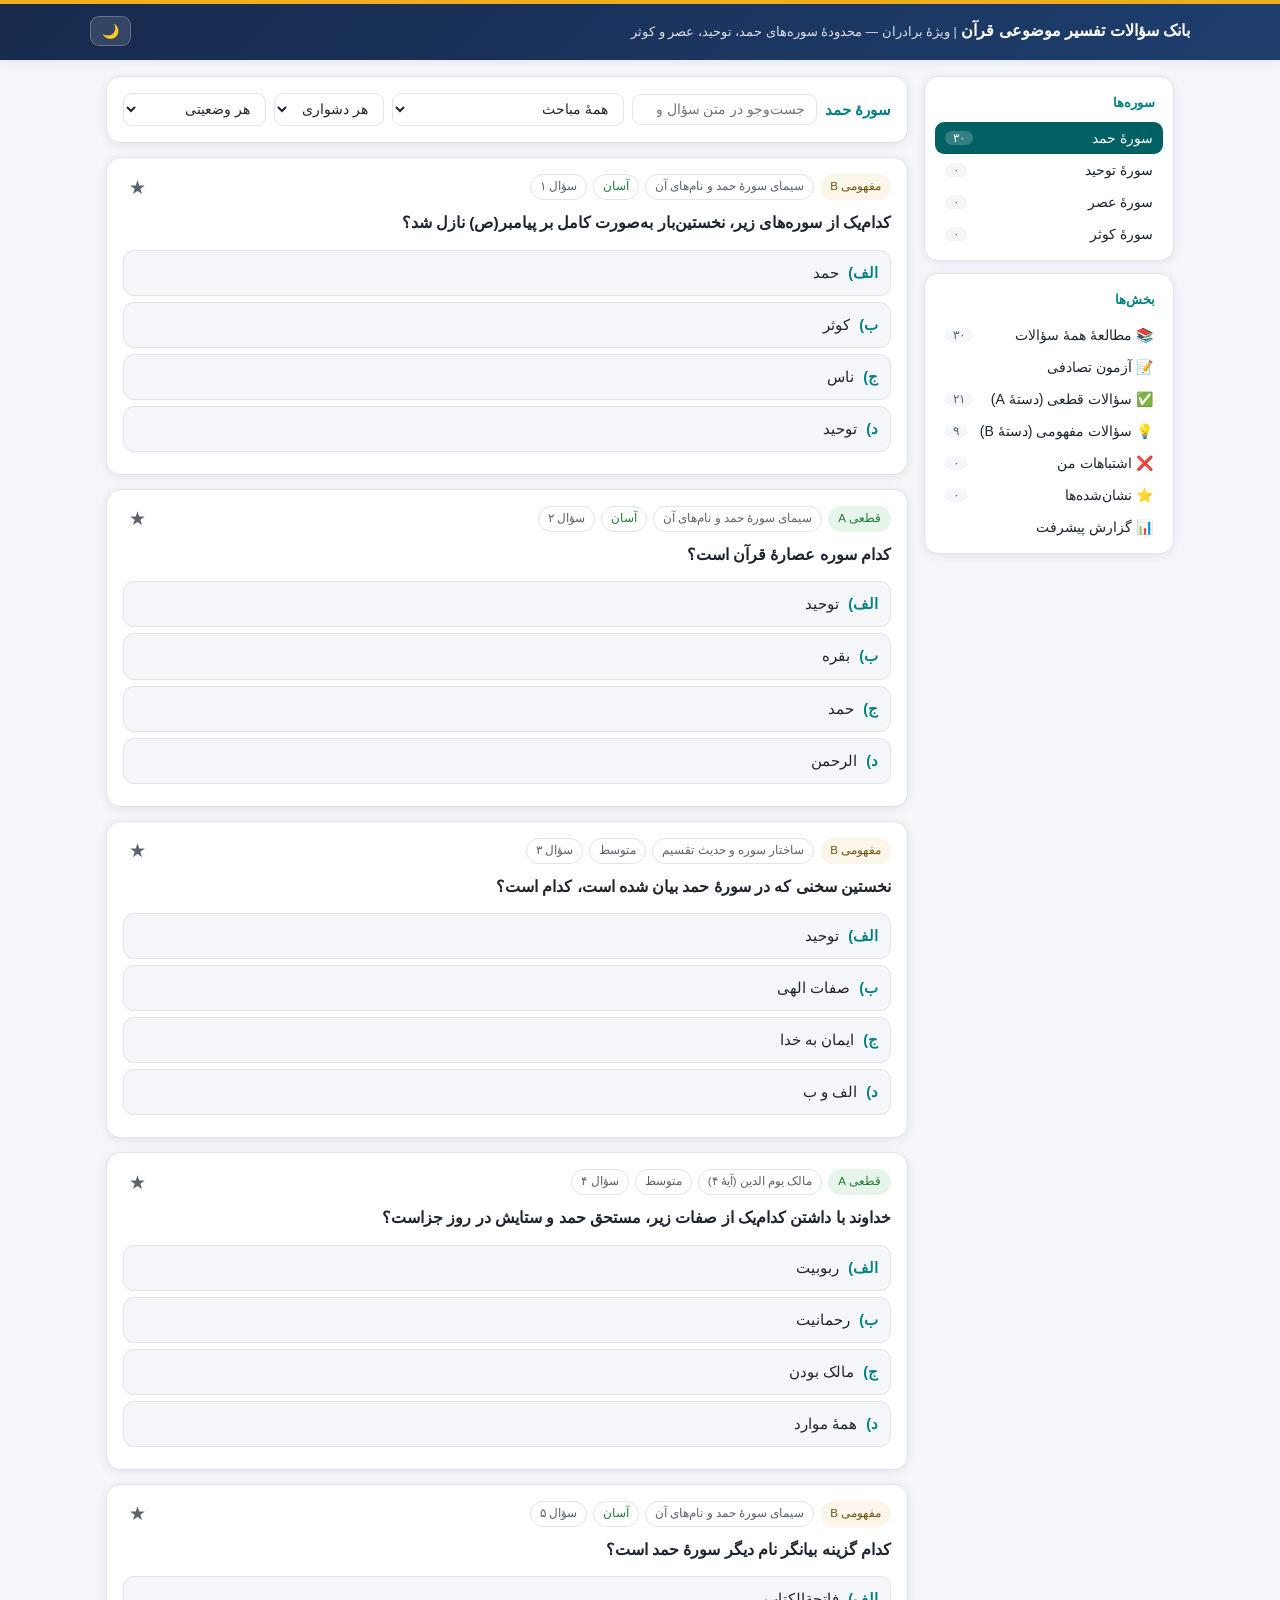
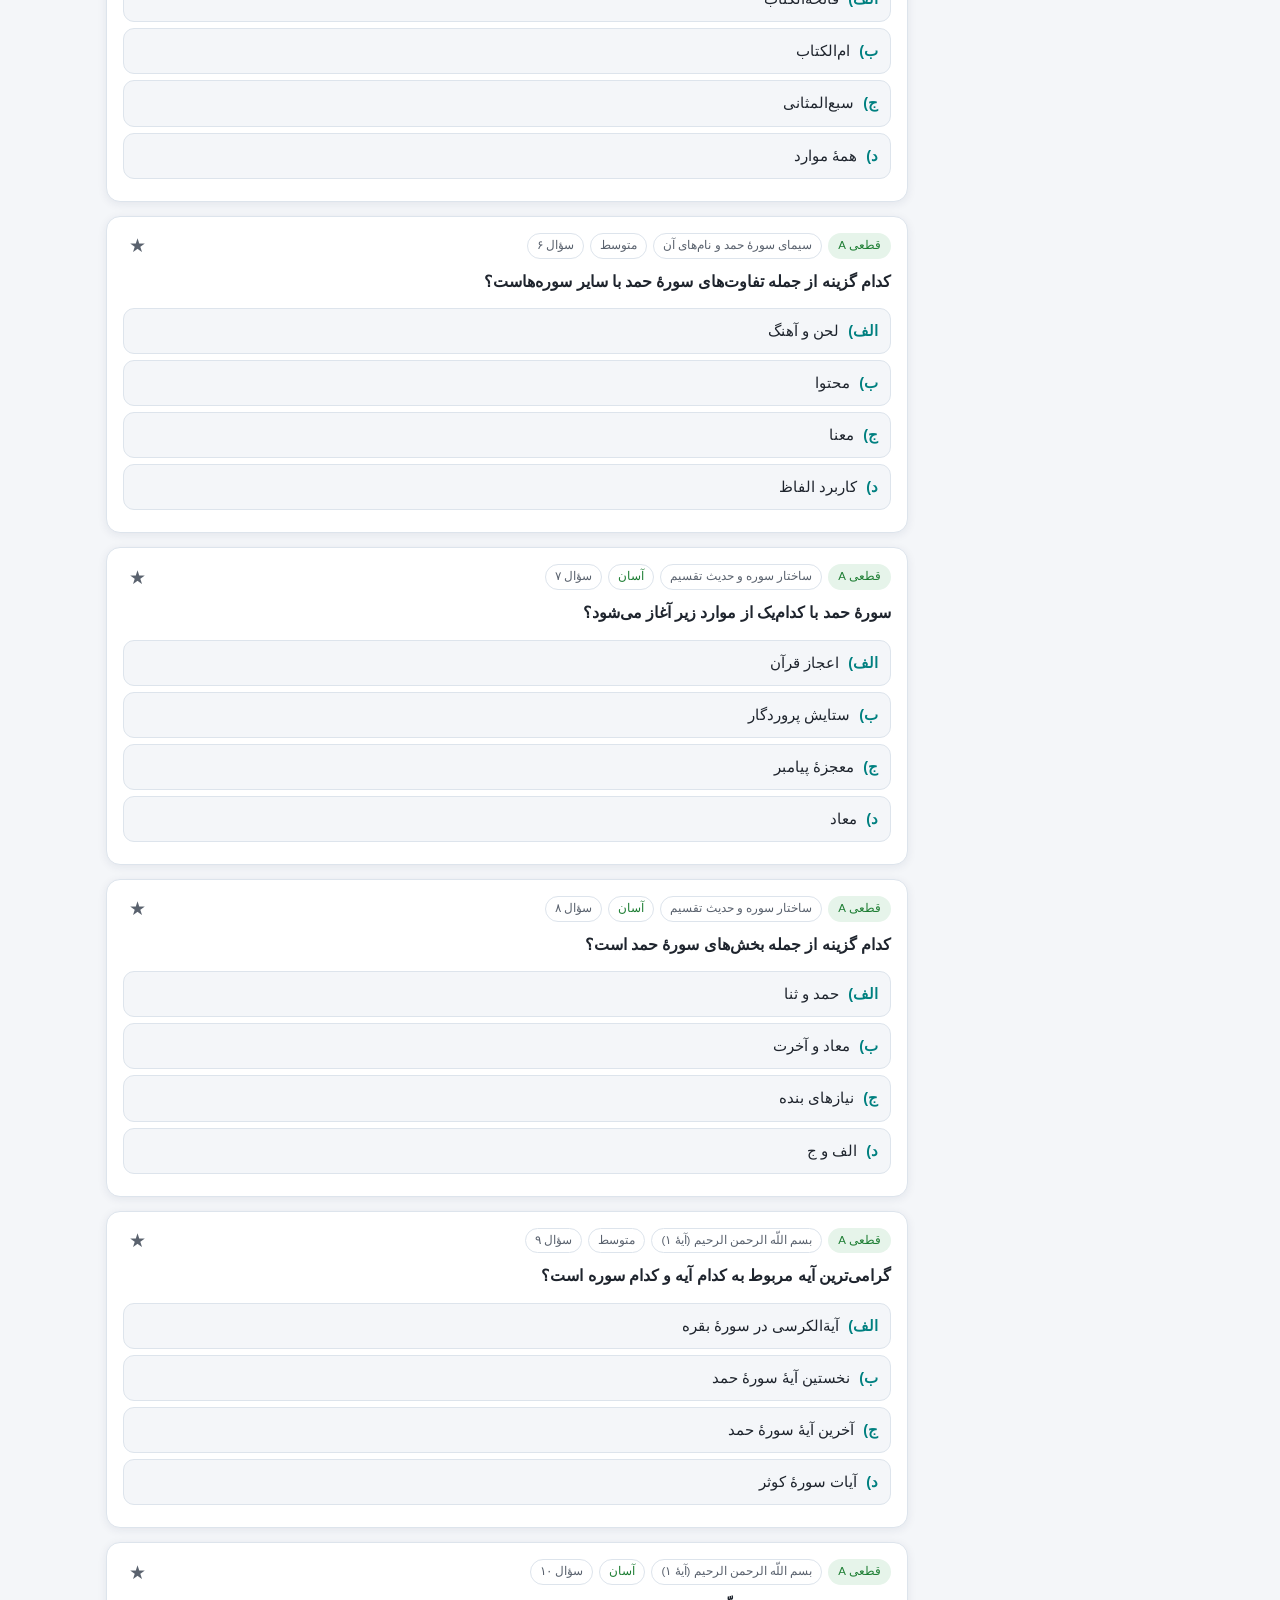
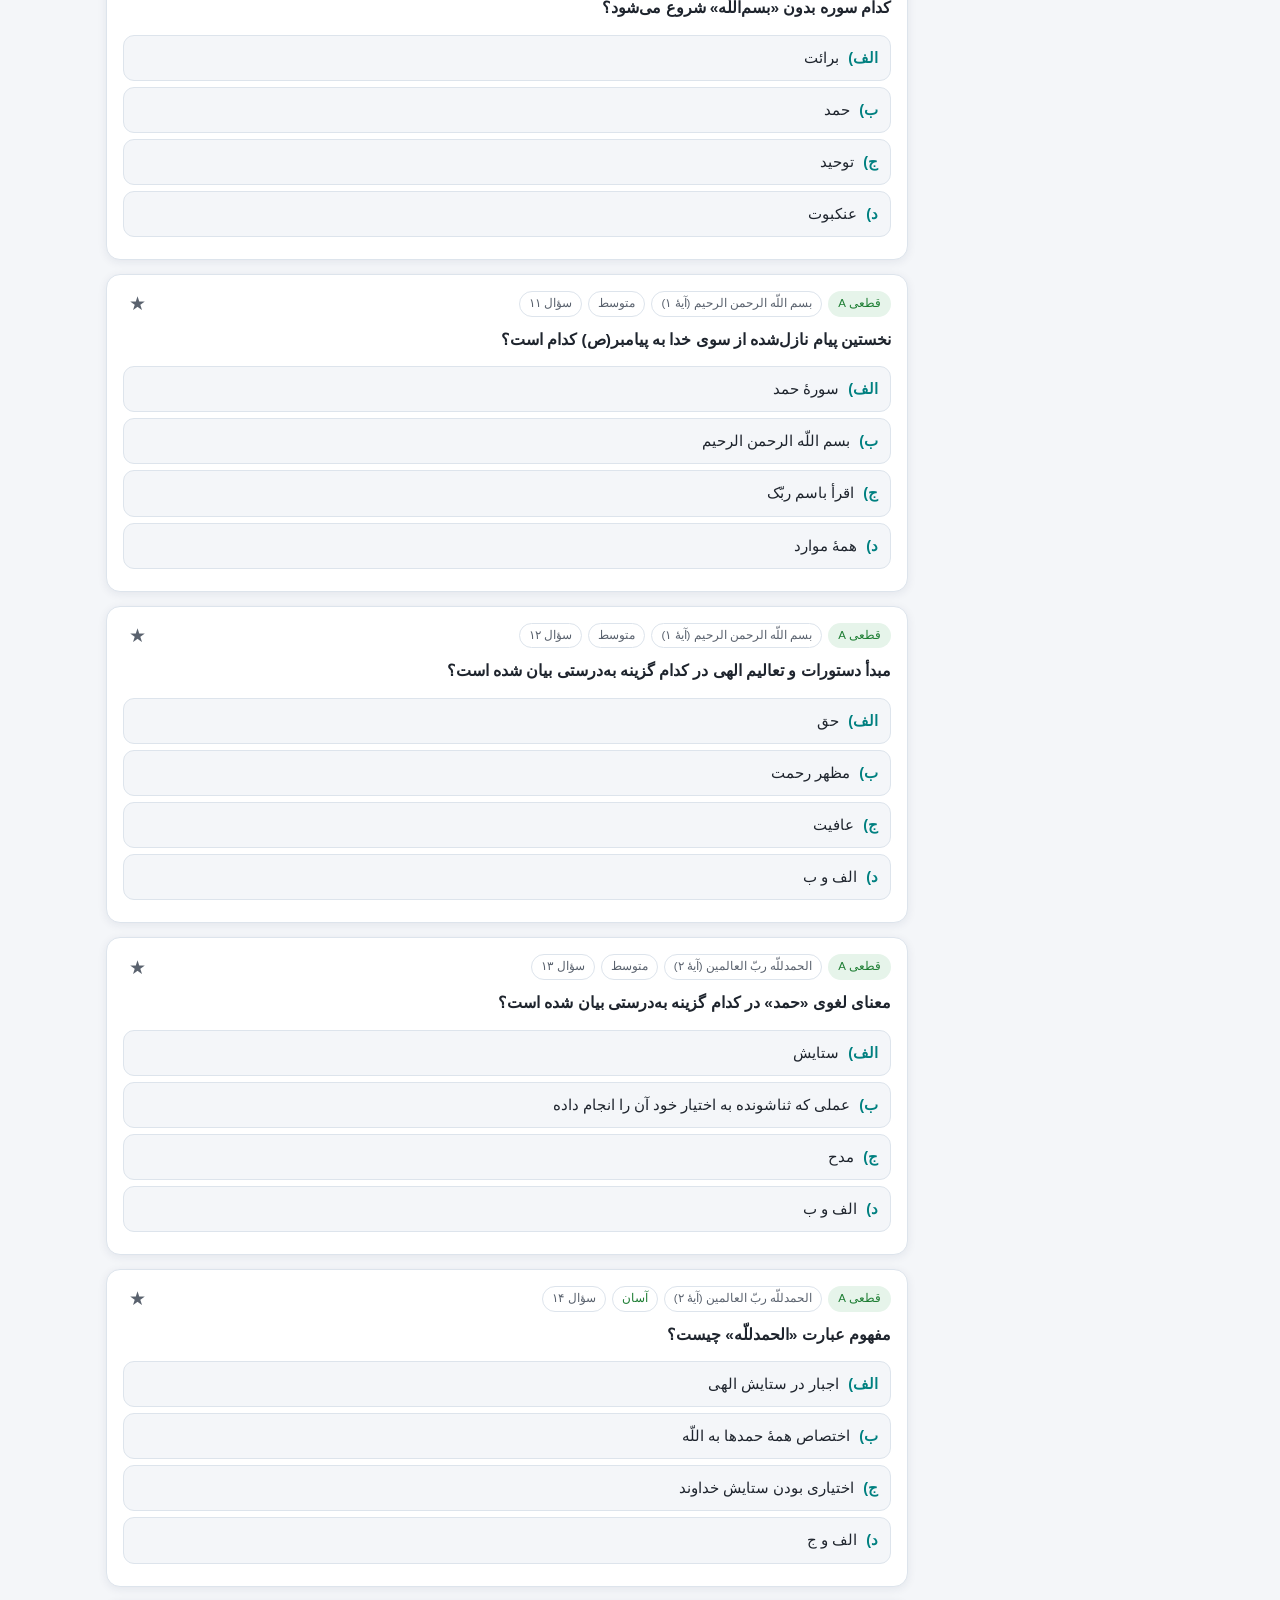
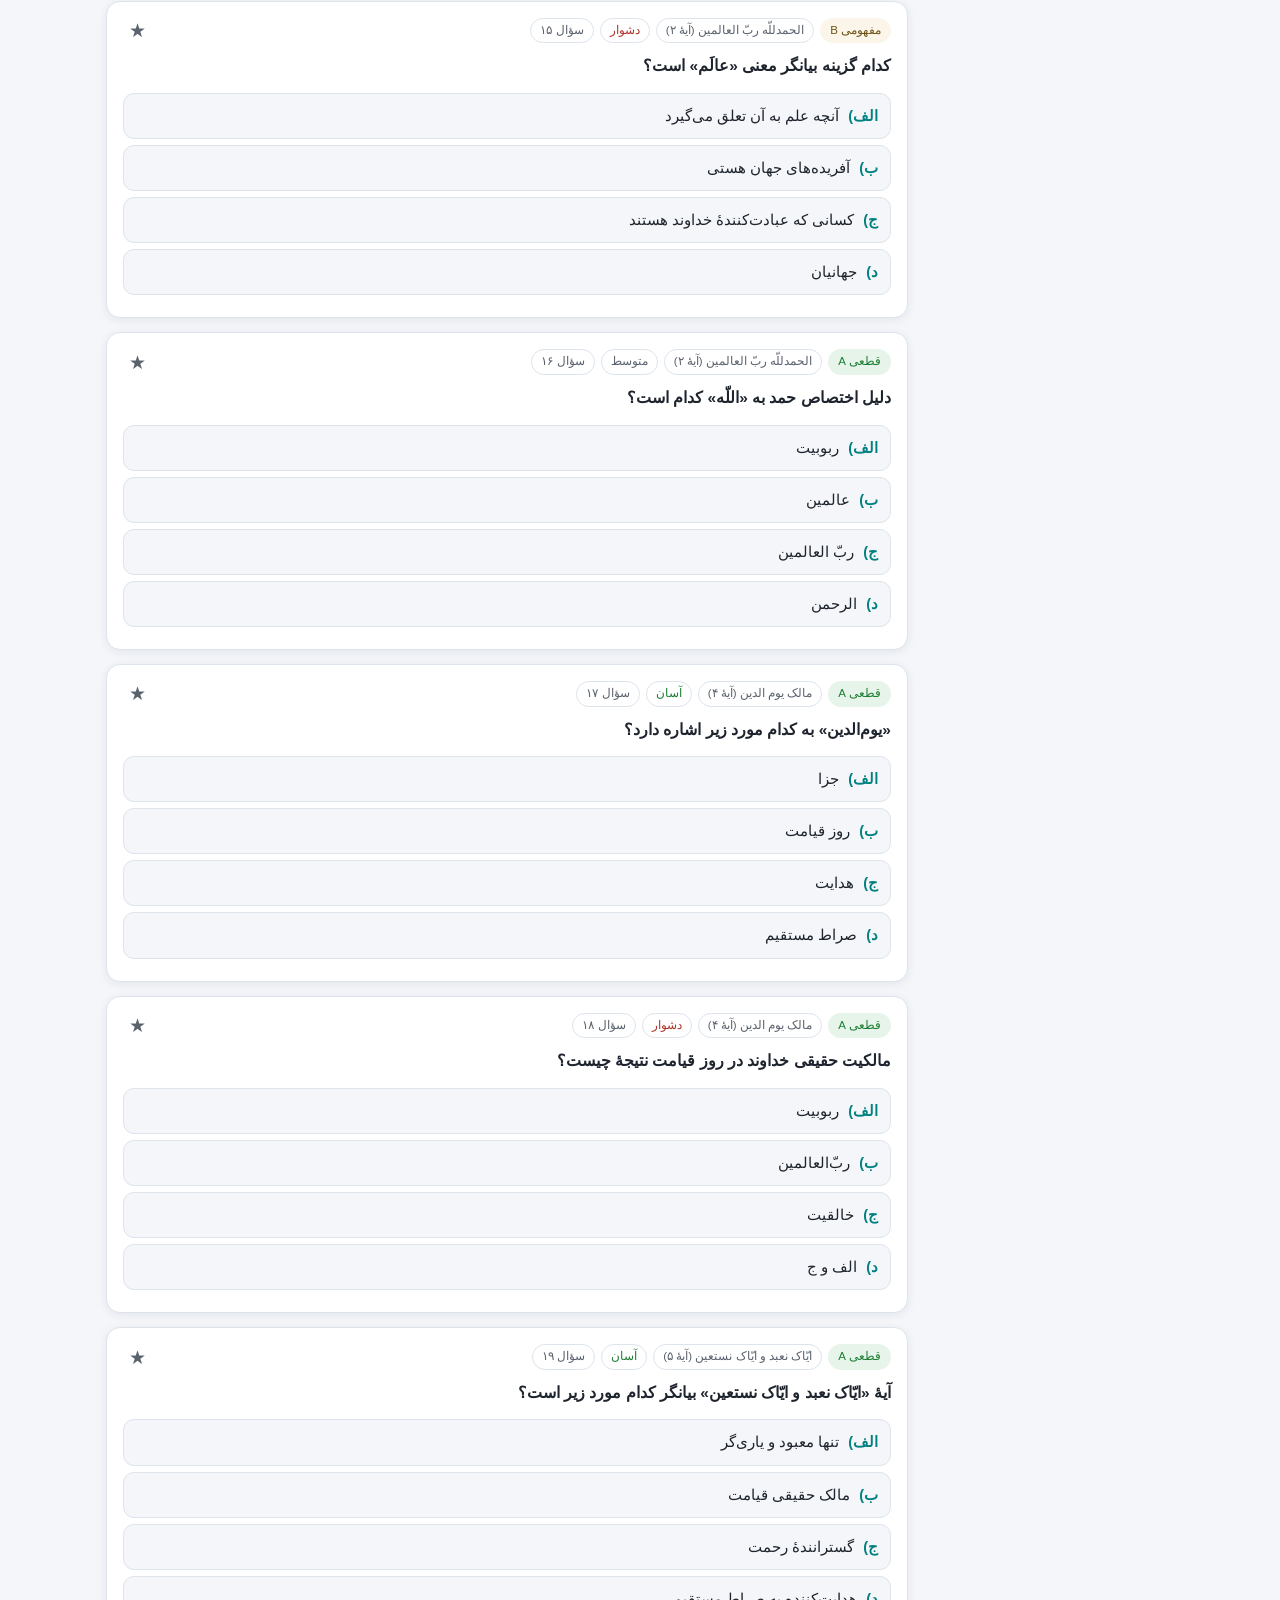
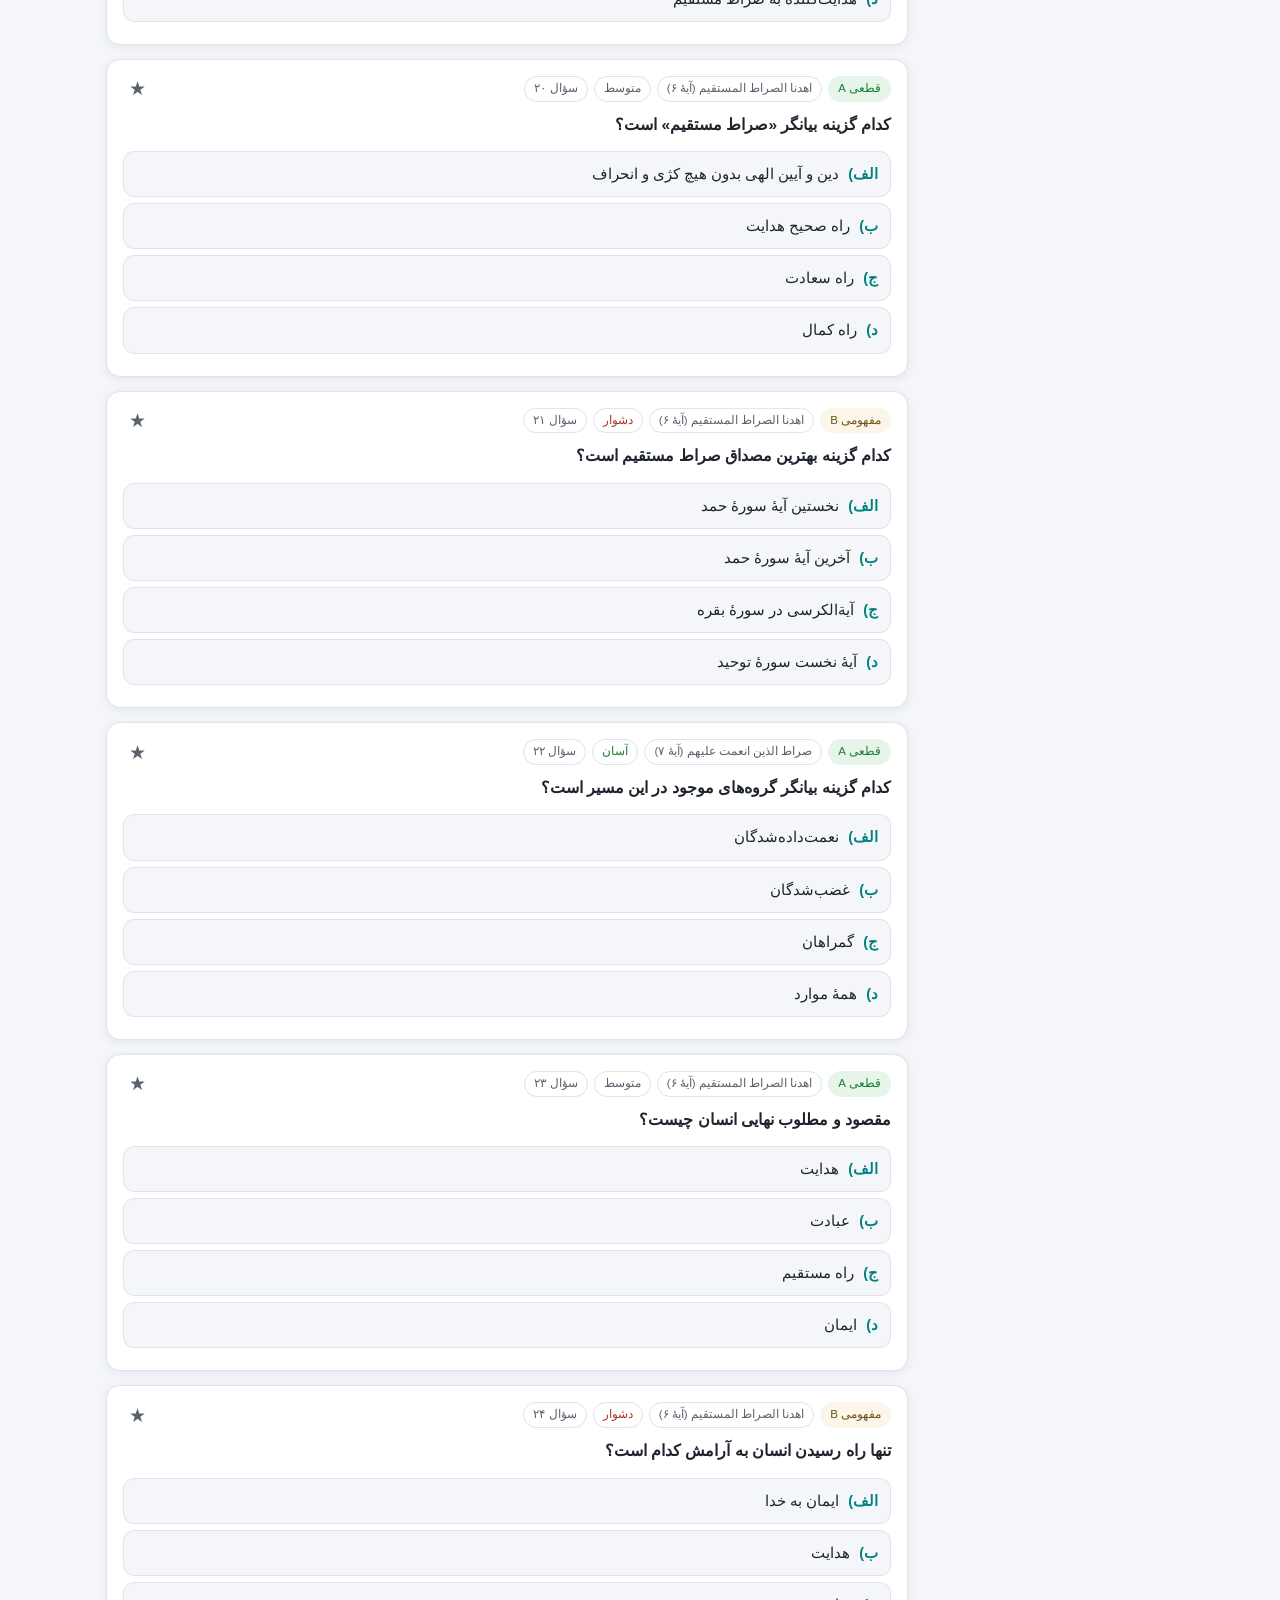
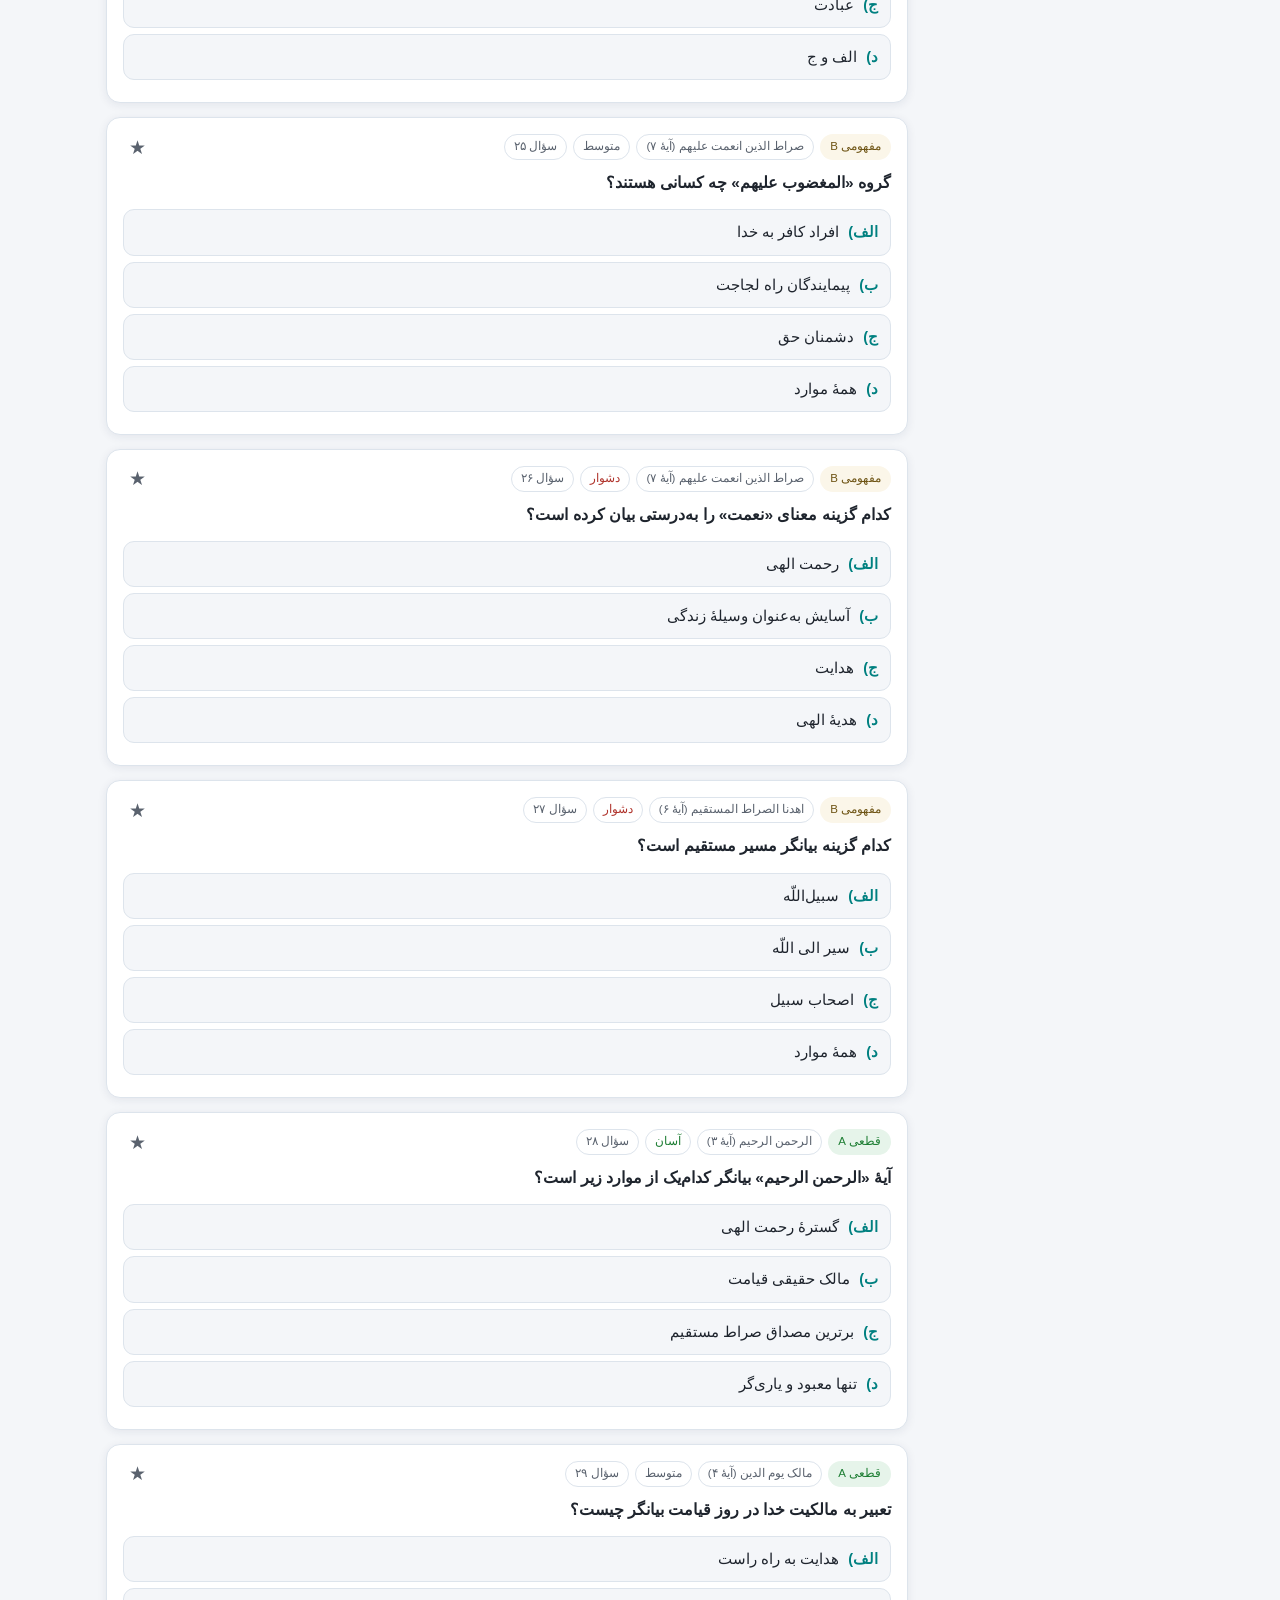
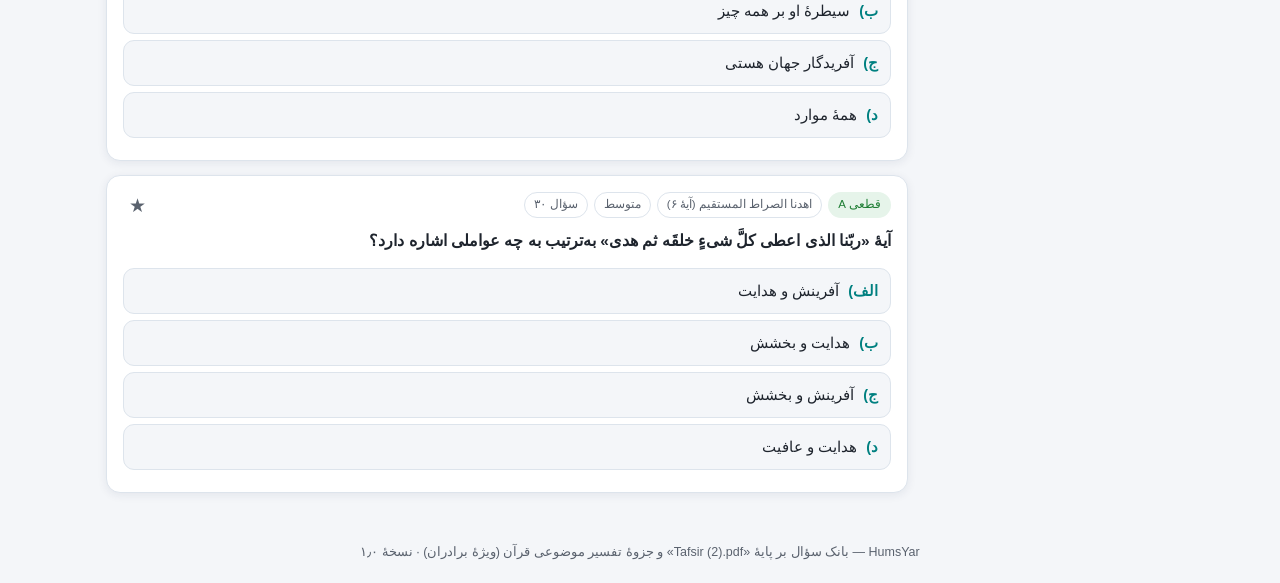
==== Tafsir-Exam-Project/index.html @ 17bf7f30 "بانک سؤال تفسیر موضوعی (برادران): اپ آزمون آفلاین + ۲ PDF + گزارش‌ها - بررسی تک‌تک ۲۷۰ سؤال Tafsir (" ====
<!DOCTYPE html>
<html lang="fa" dir="rtl">
<head>
<meta charset="UTF-8">
<meta name="viewport" content="width=device-width, initial-scale=1">
<title>بانک سؤالات تفسیر موضوعی قرآن — ویژهٔ برادران | HumsYar</title>
<style>
:root{
  --navy:#172a4c; --navy2:#1e3e6e; --teal:#006064; --teal2:#008080;
  --gold:#f0ad1e; --cream:#fbf6e9; --goldtext:#6e5414;
  --bg:#f4f6f9; --card:#ffffff; --ink:#1e242d; --muted:#5a626e;
  --line:#dde4ec; --ok:#1e7e34; --okbg:#e6f4ea; --bad:#b0342c; --badbg:#fceeec;
  --shadow:0 2px 10px rgba(23,42,76,.08);
}
html[data-theme="dark"]{
  --bg:#0f1624; --card:#19233a; --ink:#e8edf5; --muted:#9aa7bd;
  --line:#2a3a58; --okbg:#143422; --badbg:#3a1b18; --cream:#2a2a1e;
  --goldtext:#e8c565; --shadow:0 2px 10px rgba(0,0,0,.35);
}
*{box-sizing:border-box; -webkit-tap-highlight-color:transparent}
body{margin:0;font-family:"Vazirmatn","Vazir","IRANSans",Tahoma,Arial,sans-serif;
  background:var(--bg);color:var(--ink);font-size:15px;line-height:1.9}
header{background:linear-gradient(135deg,var(--navy),var(--navy2));color:#fff;
  padding:14px 18px;position:sticky;top:0;z-index:50;box-shadow:var(--shadow)}
header .bar{display:flex;align-items:center;gap:10px;max-width:1100px;margin:0 auto}
header h1{font-size:16px;margin:0;flex:1;font-weight:800}
header .gold{height:4px;background:var(--gold);margin:-14px -18px 12px}
.hbtn{background:rgba(255,255,255,.12);border:1px solid rgba(255,255,255,.25);color:#fff;
  border-radius:9px;padding:6px 11px;cursor:pointer;font-family:inherit;font-size:14px}
.hbtn:hover{background:rgba(255,255,255,.22)}
.layout{display:flex;max-width:1100px;margin:0 auto;gap:16px;padding:16px}
nav#side{width:250px;flex-shrink:0}
nav#side .box{background:var(--card);border:1px solid var(--line);border-radius:14px;
  padding:10px;margin-bottom:12px;box-shadow:var(--shadow)}
nav#side h3{font-size:13px;color:var(--teal2);margin:4px 8px 6px}
.navitem{display:flex;align-items:center;gap:8px;width:100%;text-align:right;border:none;
  background:none;color:var(--ink);font-family:inherit;font-size:14px;padding:8px 10px;
  border-radius:9px;cursor:pointer}
.navitem:hover{background:var(--bg)}
.navitem.active{background:var(--teal);color:#fff}
.navitem .cnt{margin-right:auto;background:var(--bg);color:var(--muted);border-radius:99px;
  padding:0 8px;font-size:12px}
.navitem.active .cnt{background:rgba(255,255,255,.2);color:#fff}
main{flex:1;min-width:0}
.card{background:var(--card);border:1px solid var(--line);border-radius:14px;
  padding:16px;margin-bottom:14px;box-shadow:var(--shadow)}
.notice{border-right:4px solid var(--gold);background:var(--cream);color:var(--goldtext);
  border-radius:10px;padding:10px 14px;margin:10px 0;font-size:14px}
.q-head{display:flex;flex-wrap:wrap;gap:6px;align-items:center;margin-bottom:8px}
.badge{font-size:11.5px;border-radius:99px;padding:1px 9px;border:1px solid var(--line);color:var(--muted)}
.badge.catA{background:var(--okbg);color:var(--ok);border-color:transparent}
.badge.catB{background:var(--cream);color:var(--goldtext);border-color:transparent}
.badge.d1{color:var(--ok)} .badge.d3{color:var(--bad)}
.star{margin-right:auto;background:none;border:none;font-size:19px;cursor:pointer;color:var(--muted)}
.star.on{color:var(--gold)}
.qtext{font-weight:700;margin:4px 0 12px;font-size:15.5px}
.opt{display:flex;gap:9px;align-items:flex-start;width:100%;text-align:right;font-family:inherit;
  font-size:14.5px;background:var(--bg);color:var(--ink);border:1.5px solid var(--line);
  border-radius:11px;padding:9px 12px;margin:6px 0;cursor:pointer;transition:.15s;line-height:1.8}
.opt:hover:not(:disabled){border-color:var(--teal2)}
.opt:disabled{cursor:default;opacity:.92}
.opt .k{font-weight:800;color:var(--teal2);flex-shrink:0}
.opt.correct{background:var(--okbg);border-color:var(--ok);color:var(--ok);font-weight:700}
.opt.wrong{background:var(--badbg);border-color:var(--bad);color:var(--bad)}
.opt .mark{margin-right:auto;font-weight:900}
.expl{display:none;margin-top:10px;border-radius:11px;overflow:hidden;border:1px solid var(--line)}
.expl.show{display:block;animation:fad .25s}
@keyframes fad{from{opacity:0;transform:translateY(-4px)}to{opacity:1}}
.expl .head{padding:7px 13px;font-weight:800;font-size:13.5px;color:#fff}
.expl.ok .head{background:var(--ok)} .expl.bad .head{background:var(--bad)}
.expl .body{padding:11px 13px;font-size:13.8px;background:var(--card)}
.expl .row{margin:5px 0}
.expl .lbl{font-weight:800;color:var(--teal2)}
.expl .src{color:var(--muted);font-size:12.5px;border-top:1px dashed var(--line);padding-top:7px;margin-top:8px}
.retry{margin-top:9px;background:none;border:1px solid var(--line);color:var(--muted);
  font-family:inherit;border-radius:9px;padding:4px 12px;cursor:pointer;font-size:12.5px}
.retry:hover{color:var(--teal2);border-color:var(--teal2)}
.toolbar{display:flex;flex-wrap:wrap;gap:8px;align-items:center}
.toolbar input[type=search], .toolbar select{font-family:inherit;font-size:13.5px;
  padding:7px 11px;border-radius:9px;border:1.5px solid var(--line);background:var(--card);color:var(--ink)}
.toolbar input[type=search]{flex:1;min-width:150px}
.btn{background:var(--teal);color:#fff;border:none;font-family:inherit;font-size:14px;
  border-radius:10px;padding:9px 18px;cursor:pointer;font-weight:700}
.btn:hover{background:var(--teal2)}
.btn.gold{background:var(--gold);color:#3c2d05}
.btn.ghost{background:none;border:1.5px solid var(--line);color:var(--muted)}
.statgrid{display:grid;grid-template-columns:repeat(auto-fit,minmax(130px,1fr));gap:10px;margin:12px 0}
.stat{background:var(--bg);border-radius:12px;padding:12px;text-align:center}
.stat b{display:block;font-size:22px;color:var(--teal2)}
.pbar{height:9px;background:var(--bg);border-radius:99px;overflow:hidden;margin:6px 0}
.pbar>div{height:100%;background:linear-gradient(90deg,var(--teal2),var(--gold))}
table.rep{width:100%;border-collapse:collapse;font-size:13px}
table.rep th,table.rep td{border:1px solid var(--line);padding:6px 9px;text-align:right}
table.rep th{background:var(--bg);color:var(--teal2)}
footer{color:var(--muted);text-align:center;font-size:12.5px;padding:18px}
#menuBtn{display:none}
.examset{display:flex;flex-wrap:wrap;gap:12px;align-items:center;margin:8px 0}
.examset label{font-size:13.5px;color:var(--muted)}
.score{font-size:17px;font-weight:800;text-align:center;margin:8px 0}
@media(max-width:820px){
  #menuBtn{display:inline-block}
  nav#side{position:fixed;inset:0 0 0 auto;width:270px;background:var(--bg);z-index:100;
    padding:14px;overflow:auto;transform:translateX(100%);transition:.25s}
  nav#side.open{transform:none;box-shadow:-4px 0 30px rgba(0,0,0,.3)}
  .layout{padding:10px}
}
</style>
</head>
<body>
<header>
  <div class="gold"></div>
  <div class="bar">
    <button id="menuBtn" class="hbtn">☰</button>
    <h1>بانک سؤالات تفسیر موضوعی قرآن <span style="font-weight:400;font-size:12.5px;opacity:.85">| ویژهٔ برادران — محدودهٔ سوره‌های حمد، توحید، عصر و کوثر</span></h1>
    <button id="themeBtn" class="hbtn" title="حالت شب/روز">🌙</button>
  </div>
</header>

<div class="layout">
<nav id="side">
  <div class="box">
    <h3>سوره‌ها</h3>
    <div id="suraNav"></div>
  </div>
  <div class="box">
    <h3>بخش‌ها</h3>
    <div id="secNav"></div>
  </div>
</nav>

<main id="main"></main>
</div>
<footer>HumsYar — بانک سؤال بر پایهٔ «Tafsir (2).pdf» و جزوهٔ تفسیر موضوعی قرآن (ویژهٔ برادران) · نسخهٔ ۱٫۰</footer>

<script id="qdata" type="application/json">{"meta": {"title": "بانک سؤالات تفسیر موضوعی قرآن — ویژهٔ برادران", "version": "1.0", "generated": "2026-10-12", "source": "Tafsir (2).pdf — نمونه سوالات تستی کتاب تفسیر موضوعی قرآن کریم (۲۷۰ سؤال، ۹ درس)", "booklet": "جزوهٔ تفسیر موضوعی قرآن (ویژهٔ برادران) — بر اساس تفسیر نور", "scope": ["حمد", "توحید", "عصر", "کوثر"], "counts": {"source_total": 270, "accepted": 30, "accepted_A": 21, "accepted_B": 9, "excluded_C": 240, "duplicates": 0, "fabricated": 0}, "suras": [{"name": "حمد", "count": 30, "note": ""}, {"name": "توحید", "count": 0, "note": "در منبع Tafsir (2).pdf هیچ سؤالی دربارهٔ سورهٔ توحید وجود ندارد."}, {"name": "عصر", "count": 0, "note": "در منبع Tafsir (2).pdf هیچ سؤالی دربارهٔ سورهٔ عصر وجود ندارد."}, {"name": "کوثر", "count": 0, "note": "در منبع Tafsir (2).pdf هیچ سؤالی دربارهٔ سورهٔ کوثر وجود ندارد."}]}, "questions": [{"id": "HMD-01", "sura": "حمد", "category": "B", "topic": "سیمای سورهٔ حمد و نام‌های آن", "difficulty": "آسان", "question": "کدام‌یک از سوره‌های زیر، نخستین‌بار به‌صورت کامل بر پیامبر(ص) نازل شد؟", "options": [{"key": "الف", "text": "حمد"}, {"key": "ب", "text": "کوثر"}, {"key": "ج", "text": "ناس"}, {"key": "د", "text": "توحید"}], "answer": "الف", "explanation": {"reason": "بر اساس منبع سؤالات، سورهٔ حمد نخستین سوره‌ای است که یک‌جا و کامل بر پیامبر(ص) نازل شد؛ این نکته با جایگاه ویژهٔ حمد به‌عنوان «فاتحةالکتاب» و آغازگر قرآن هم‌خوان است.", "booklet_note": "جزوه: نام‌گذاری این سوره به «فاتحةالکتاب» توسط پیامبر اکرم(ص) انجام شد و به امر ایشان در آغاز کتاب قرار گرفت.", "source": "Tafsir (2).pdf — درس نهم، سؤال 1، ص 66 — جزوهٔ تفسیر موضوعی قرآن (ویژهٔ برادران)، ص ۳"}, "booklet_page": "۳", "source_qnum": 1, "source_page": 66, "validation": "پاسخنامهٔ منبع (در جزوه تصریح نشده)", "review_flag": false}, {"id": "HMD-02", "sura": "حمد", "category": "A", "topic": "سیمای سورهٔ حمد و نام‌های آن", "difficulty": "آسان", "question": "کدام سوره عصارهٔ قرآن است؟", "options": [{"key": "الف", "text": "توحید"}, {"key": "ب", "text": "بقره"}, {"key": "ج", "text": "حمد"}, {"key": "د", "text": "الرحمن"}], "answer": "ج", "explanation": {"reason": "به نقل ابن‌عباس، سورهٔ حمد «اساس قرآن» است و به روایت جابر از پیامبر(ص) بهترین سورهٔ قرآن است.", "booklet_note": "جزوه (پیام‌های بسم‌اللّه): «می‌گویند تمام قرآن در سورهٔ حمد، تمام حمد در بسم‌اللّه و تمام بسم‌اللّه در حرف باء خلاصه می‌شود.»", "source": "Tafsir (2).pdf — درس نهم، سؤال 2، ص 66 — جزوهٔ تفسیر موضوعی قرآن (ویژهٔ برادران)، ص ۳ و ۵"}, "booklet_page": "۳ و ۵", "source_qnum": 2, "source_page": 66, "validation": "جزوه + پاسخنامهٔ منبع", "review_flag": false}, {"id": "HMD-03", "sura": "حمد", "category": "B", "topic": "ساختار سوره و حدیث تقسیم", "difficulty": "متوسط", "question": "نخستین سخنی که در سورهٔ حمد بیان شده است، کدام است؟", "options": [{"key": "الف", "text": "توحید"}, {"key": "ب", "text": "صفات الهی"}, {"key": "ج", "text": "ایمان به خدا"}, {"key": "د", "text": "الف و ب"}], "answer": "د", "explanation": {"reason": "سوره با «بسم اللّه الرحمن الرحیم» و «الحمدللّه ربّ العالمین» آغاز می‌شود که بیانگر توحید و صفات خداوند است.", "booklet_note": "جزوه (محتوای سوره): «صفات خداوند، مسئلهٔ معاد، شناخت و درخواست رهروی در راه حق، پذیرش حاکمیت و ربوبیت خداوند…»", "source": "Tafsir (2).pdf — درس نهم، سؤال 3، ص 66 — جزوهٔ تفسیر موضوعی قرآن (ویژهٔ برادران)، ص ۳"}, "booklet_page": "۳", "source_qnum": 3, "source_page": 66, "validation": "جزوه + پاسخنامهٔ منبع", "review_flag": false}, {"id": "HMD-04", "sura": "حمد", "category": "A", "topic": "مالک یوم الدین (آیهٔ ۴)", "difficulty": "متوسط", "question": "خداوند با داشتن کدام‌یک از صفات زیر، مستحق حمد و ستایش در روز جزاست؟", "options": [{"key": "الف", "text": "ربوبیت"}, {"key": "ب", "text": "رحمانیت"}, {"key": "ج", "text": "مالک بودن"}, {"key": "د", "text": "همهٔ موارد"}], "answer": "د", "explanation": {"reason": "خداوند از جهات مختلف قابل ستایش و عبادت است: ربوبیت (ربّ العالمین)، رحمت (الرحمن الرحیم) و مالکیت روز جزا (مالک یوم الدین).", "booklet_note": "جزوه (پیام ۱ آیهٔ ۴): «خداوند از جهات مختلف قابل عبادت است: به خاطر کمال ذات و صفاتش اللّه، به خاطر احسان و تربیتش ربّ العالمین، به خاطر امید به رحم و لطفش الرحمن الرحیم و به خاطر قدرت و هیبتش مالک یوم الدین.»", "source": "Tafsir (2).pdf — درس نهم، سؤال 4، ص 66 — جزوهٔ تفسیر موضوعی قرآن (ویژهٔ برادران)، ص ۸"}, "booklet_page": "۸", "source_qnum": 4, "source_page": 66, "validation": "جزوه + پاسخنامهٔ منبع", "review_flag": false}, {"id": "HMD-05", "sura": "حمد", "category": "B", "topic": "سیمای سورهٔ حمد و نام‌های آن", "difficulty": "آسان", "question": "کدام گزینه بیانگر نام دیگر سورهٔ حمد است؟", "options": [{"key": "الف", "text": "فاتحةالکتاب"}, {"key": "ب", "text": "ام‌الکتاب"}, {"key": "ج", "text": "سبع‌المثانی"}, {"key": "د", "text": "همهٔ موارد"}], "answer": "د", "explanation": {"reason": "سورهٔ حمد در منابع تفسیری سه نام مشهور دارد: فاتحةالکتاب، ام‌الکتاب و سبع‌المثانی.", "booklet_note": "جزوه فقط نام «فاتحةالکتاب» را آورده است؛ دو نام دیگر (ام‌الکتاب و سبع‌المثانی) در منبع سؤالات و تفاسیر مشهورند.", "source": "Tafsir (2).pdf — درس نهم، سؤال 5، ص 67 — جزوهٔ تفسیر موضوعی قرآن (ویژهٔ برادران)، ص ۳"}, "booklet_page": "۳", "source_qnum": 5, "source_page": 67, "validation": "پاسخنامهٔ منبع + تطبیق بخشی با جزوه", "review_flag": false}, {"id": "HMD-06", "sura": "حمد", "category": "A", "topic": "سیمای سورهٔ حمد و نام‌های آن", "difficulty": "متوسط", "question": "کدام گزینه از جمله تفاوت‌های سورهٔ حمد با سایر سوره‌هاست؟", "options": [{"key": "الف", "text": "لحن و آهنگ"}, {"key": "ب", "text": "محتوا"}, {"key": "ج", "text": "معنا"}, {"key": "د", "text": "کاربرد الفاظ"}], "answer": "الف", "explanation": {"reason": "تفاوت اصلی سورهٔ حمد در لحن آن است: این سوره کلام خداست اما به نیابت از بنده و با لحن دعا و اظهار عبودیت بیان می‌شود.", "booklet_note": "جزوه (نکتهٔ المیزان): «این روایت تأیید می‌کند که سورهٔ حمد کلام خدای سبحان است اما به نیابت از بنده‌اش… این سوره اصلاً برای عبادت قرار داده شده و در قرآن هیچ سوره‌ای نظیر آن نیست.»", "source": "Tafsir (2).pdf — درس نهم، سؤال 6، ص 67 — جزوهٔ تفسیر موضوعی قرآن (ویژهٔ برادران)، ص ۴"}, "booklet_page": "۴", "source_qnum": 6, "source_page": 67, "validation": "جزوه + پاسخنامهٔ منبع", "review_flag": false}, {"id": "HMD-07", "sura": "حمد", "category": "A", "topic": "ساختار سوره و حدیث تقسیم", "difficulty": "آسان", "question": "سورهٔ حمد با کدام‌یک از موارد زیر آغاز می‌شود؟", "options": [{"key": "الف", "text": "اعجاز قرآن"}, {"key": "ب", "text": "ستایش پروردگار"}, {"key": "ج", "text": "معجزهٔ پیامبر"}, {"key": "د", "text": "معاد"}], "answer": "ب", "explanation": {"reason": "سورهٔ حمد با ستایش پروردگار (بسم‌اللّه و الحمدللّه) آغاز می‌شود.", "booklet_note": "جزوه (نکته‌های آیهٔ ۵): «مراحل پرواز معنوی عبارت است از: ثنا، ارتباط و سپس دعا. اول سورهٔ حمد ثناست.»", "source": "Tafsir (2).pdf — درس نهم، سؤال 7، ص 67 — جزوهٔ تفسیر موضوعی قرآن (ویژهٔ برادران)، ص ۹"}, "booklet_page": "۹", "source_qnum": 7, "source_page": 67, "validation": "جزوه + پاسخنامهٔ منبع", "review_flag": false}, {"id": "HMD-08", "sura": "حمد", "category": "A", "topic": "ساختار سوره و حدیث تقسیم", "difficulty": "آسان", "question": "کدام گزینه از جمله بخش‌های سورهٔ حمد است؟", "options": [{"key": "الف", "text": "حمد و ثنا"}, {"key": "ب", "text": "معاد و آخرت"}, {"key": "ج", "text": "نیازهای بنده"}, {"key": "د", "text": "الف و ج"}], "answer": "د", "explanation": {"reason": "سورهٔ حمد دو بخش دارد: نیمی حمد و ثنای الهی و نیمی خواسته‌ها و نیازهای بنده.", "booklet_note": "جزوه (حدیث قدسی): «من سورهٔ حمد را میان خود و بنده‌ام تقسیم کرده‌ام؛ نیمی از این سوره برای من و نیمی برای بندهٔ من است و هر چه بنده بخواهد، اجابت می‌شود.»", "source": "Tafsir (2).pdf — درس نهم، سؤال 8، ص 67 — جزوهٔ تفسیر موضوعی قرآن (ویژهٔ برادران)، ص ۳"}, "booklet_page": "۳", "source_qnum": 8, "source_page": 67, "validation": "جزوه + پاسخنامهٔ منبع", "review_flag": false}, {"id": "HMD-09", "sura": "حمد", "category": "A", "topic": "بسم اللّه الرحمن الرحیم (آیهٔ ۱)", "difficulty": "متوسط", "question": "گرامی‌ترین آیه مربوط به کدام آیه و کدام سوره است؟", "options": [{"key": "الف", "text": "آیةالکرسی در سورهٔ بقره"}, {"key": "ب", "text": "نخستین آیهٔ سورهٔ حمد"}, {"key": "ج", "text": "آخرین آیهٔ سورهٔ حمد"}, {"key": "د", "text": "آیات سورهٔ کوثر"}], "answer": "ب", "explanation": {"reason": "گرامی‌ترین آیه، «بسم اللّه الرحمن الرحیم» یعنی نخستین آیهٔ سورهٔ حمد است.", "booklet_note": "جزوه: امام باقر(ع) دربارهٔ کسانی که بسم‌اللّه را در نماز نمی‌خواندند فرمود: «سَرَقوا اکرمَ آیة» — بهترین (گرامی‌ترین) آیهٔ قرآن را به سرقت بردند (بحار).", "source": "Tafsir (2).pdf — درس نهم، سؤال 9، ص 68 — جزوهٔ تفسیر موضوعی قرآن (ویژهٔ برادران)، ص ۵"}, "booklet_page": "۵", "source_qnum": 9, "source_page": 68, "validation": "جزوه + پاسخنامهٔ منبع", "review_flag": false}, {"id": "HMD-10", "sura": "حمد", "category": "A", "topic": "بسم اللّه الرحمن الرحیم (آیهٔ ۱)", "difficulty": "آسان", "question": "کدام سوره بدون «بسم‌اللّه» شروع می‌شود؟", "options": [{"key": "الف", "text": "برائت"}, {"key": "ب", "text": "حمد"}, {"key": "ج", "text": "توحید"}, {"key": "د", "text": "عنکبوت"}], "answer": "الف", "explanation": {"reason": "تنها سورهٔ برائت (توبه) بدون بسم‌اللّه آغاز می‌شود.", "booklet_note": "جزوه: «تنها در آغاز سورهٔ برائت (توبه) بسم‌اللّه نیامده و به فرمودهٔ حضرت علی(ع) به این دلیل است که بسم‌اللّه کلمهٔ امان و رحمت است و با اعلام برائت از مشرکان سازگار نیست.»", "source": "Tafsir (2).pdf — درس نهم، سؤال 10، ص 68 — جزوهٔ تفسیر موضوعی قرآن (ویژهٔ برادران)، ص ۵"}, "booklet_page": "۵", "source_qnum": 10, "source_page": 68, "validation": "جزوه + پاسخنامهٔ منبع", "review_flag": false}, {"id": "HMD-11", "sura": "حمد", "category": "A", "topic": "بسم اللّه الرحمن الرحیم (آیهٔ ۱)", "difficulty": "متوسط", "question": "نخستین پیام نازل‌شده از سوی خدا به پیامبر(ص) کدام است؟", "options": [{"key": "الف", "text": "سورهٔ حمد"}, {"key": "ب", "text": "بسم اللّه الرحمن الرحیم"}, {"key": "ج", "text": "اقرأ باسم ربّک"}, {"key": "د", "text": "همهٔ موارد"}], "answer": "ج", "explanation": {"reason": "نخستین پیام وحی، آیهٔ «اقرأ باسم ربّک» بود؛ رسالت پیامبر(ص) با نام خدا آغاز شد.", "booklet_note": "جزوه (پیام ۲ بسم‌اللّه): «رسالت پیامبر نیز با نام او آغاز شد: اقرأ باسم ربّک.»", "source": "Tafsir (2).pdf — درس نهم، سؤال 11، ص 68 — جزوهٔ تفسیر موضوعی قرآن (ویژهٔ برادران)، ص ۵"}, "booklet_page": "۵", "source_qnum": 11, "source_page": 68, "validation": "جزوه + پاسخنامهٔ منبع", "review_flag": false}, {"id": "HMD-12", "sura": "حمد", "category": "A", "topic": "بسم اللّه الرحمن الرحیم (آیهٔ ۱)", "difficulty": "متوسط", "question": "مبدأ دستورات و تعالیم الهی در کدام گزینه به‌درستی بیان شده است؟", "options": [{"key": "الف", "text": "حق"}, {"key": "ب", "text": "مظهر رحمت"}, {"key": "ج", "text": "عافیت"}, {"key": "د", "text": "الف و ب"}], "answer": "د", "explanation": {"reason": "آمدن بسم‌اللّه در آغاز سوره نشان می‌دهد تعالیم الهی از مبدأ حق و مظهر رحمت صادر شده است.", "booklet_note": "جزوه (پیام ۱ بسم‌اللّه): «آمدنش در آغاز سوره، رمز آن است که مطالب سوره از مبدأ حق و مظهر رحمت نازل شده است.»", "source": "Tafsir (2).pdf — درس نهم، سؤال 12، ص 68 — جزوهٔ تفسیر موضوعی قرآن (ویژهٔ برادران)، ص ۵"}, "booklet_page": "۵", "source_qnum": 12, "source_page": 68, "validation": "جزوه + پاسخنامهٔ منبع", "review_flag": false}, {"id": "HMD-13", "sura": "حمد", "category": "A", "topic": "الحمدللّه ربّ العالمین (آیهٔ ۲)", "difficulty": "متوسط", "question": "معنای لغوی «حمد» در کدام گزینه به‌درستی بیان شده است؟", "options": [{"key": "الف", "text": "ستایش"}, {"key": "ب", "text": "عملی که ثناشونده به اختیار خود آن را انجام داده"}, {"key": "ج", "text": "مدح"}, {"key": "د", "text": "الف و ب"}], "answer": "د", "explanation": {"reason": "حمد یعنی ستایش در برابر کار نیکی که به اختیار انجام شده باشد؛ ترکیبی از مدح و شکر.", "booklet_note": "جزوه: «مفهوم حمد ترکیبی از مدح و شکر است» و (پیام ۲ آیهٔ ۲): «حمد برای کارهای غیر اجباری است.»", "source": "Tafsir (2).pdf — درس نهم، سؤال 13، ص 69 — جزوهٔ تفسیر موضوعی قرآن (ویژهٔ برادران)، ص ۶–۷"}, "booklet_page": "۶–۷", "source_qnum": 13, "source_page": 69, "validation": "جزوه + پاسخنامهٔ منبع", "review_flag": false}, {"id": "HMD-14", "sura": "حمد", "category": "A", "topic": "الحمدللّه ربّ العالمین (آیهٔ ۲)", "difficulty": "آسان", "question": "مفهوم عبارت «الحمدللّه» چیست؟", "options": [{"key": "الف", "text": "اجبار در ستایش الهی"}, {"key": "ب", "text": "اختصاص همهٔ حمدها به اللّه"}, {"key": "ج", "text": "اختیاری بودن ستایش خداوند"}, {"key": "د", "text": "الف و ج"}], "answer": "ب", "explanation": {"reason": "الف و لام «الحمد» به معنای جنس و تمامِ ستایش است؛ یعنی همهٔ حمدها مخصوص خداست.", "booklet_note": "جزوه (پیام ۱ آیهٔ ۲): «همهٔ ستایش‌ها برای اوست. الحمدللّه (الف و لام به معنای تمام حمد و جنس ستایش است).»", "source": "Tafsir (2).pdf — درس نهم، سؤال 14، ص 69 — جزوهٔ تفسیر موضوعی قرآن (ویژهٔ برادران)، ص ۷"}, "booklet_page": "۷", "source_qnum": 14, "source_page": 69, "validation": "جزوه + پاسخنامهٔ منبع", "review_flag": false}, {"id": "HMD-15", "sura": "حمد", "category": "B", "topic": "الحمدللّه ربّ العالمین (آیهٔ ۲)", "difficulty": "دشوار", "question": "کدام گزینه بیانگر معنی «عالَم» است؟", "options": [{"key": "الف", "text": "آنچه علم به آن تعلق می‌گیرد"}, {"key": "ب", "text": "آفریده‌های جهان هستی"}, {"key": "ج", "text": "کسانی که عبادت‌کنندهٔ خداوند هستند"}, {"key": "د", "text": "جهانیان"}], "answer": "الف", "explanation": {"reason": "طبق منبع سؤالات، «عالَم» از ریشهٔ علم، به معنای آن چیزی است که به آن علم تعلق می‌گیرد.", "booklet_note": "در جزوه معنای لغوی عالَم نیامده است؛ جزوه دربارهٔ «عالمین» می‌گوید: «مراد از عالمین یا انسان‌ها هستند یا همهٔ عوالم هستی.»", "source": "Tafsir (2).pdf — درس نهم، سؤال 15، ص 69 — جزوهٔ تفسیر موضوعی قرآن (ویژهٔ برادران)، ص ۷"}, "booklet_page": "۷", "source_qnum": 15, "source_page": 69, "validation": "پاسخنامهٔ منبع (در جزوه تصریح نشده)", "review_flag": true}, {"id": "HMD-16", "sura": "حمد", "category": "A", "topic": "الحمدللّه ربّ العالمین (آیهٔ ۲)", "difficulty": "متوسط", "question": "دلیل اختصاص حمد به «اللّه» کدام است؟", "options": [{"key": "الف", "text": "ربوبیت"}, {"key": "ب", "text": "عالمین"}, {"key": "ج", "text": "ربّ العالمین"}, {"key": "د", "text": "الرحمن"}], "answer": "ج", "explanation": {"reason": "دلیل اینکه همهٔ ستایش‌ها مخصوص خداست، در خود آیه آمده است: «ربّ العالمین» — پروردگاریِ او بر همهٔ جهانیان.", "booklet_note": "جزوه (پیام ۴ آیهٔ ۲): «دلیل ستایش ما، پروردگاری اوست. الحمدللّه ربّ العالمین.»", "source": "Tafsir (2).pdf — درس نهم، سؤال 16، ص 69 — جزوهٔ تفسیر موضوعی قرآن (ویژهٔ برادران)، ص ۷"}, "booklet_page": "۷", "source_qnum": 16, "source_page": 69, "validation": "جزوه + پاسخنامهٔ منبع", "review_flag": false}, {"id": "HMD-17", "sura": "حمد", "category": "A", "topic": "مالک یوم الدین (آیهٔ ۴)", "difficulty": "آسان", "question": "«یوم‌الدین» به کدام مورد زیر اشاره دارد؟", "options": [{"key": "الف", "text": "جزا"}, {"key": "ب", "text": "روز قیامت"}, {"key": "ج", "text": "هدایت"}, {"key": "د", "text": "صراط مستقیم"}], "answer": "ب", "explanation": {"reason": "یوم‌الدین در قرآن به معنای روز قیامت است که روز کیفر و پاداش می‌باشد.", "booklet_note": "جزوه (نکته‌های آیهٔ ۴): «یوم الدین در قرآن به معنای روز قیامت است که روز کیفر و پاداش می‌باشد: یسئلون ایّان یوم الدین (ذاریات).»", "source": "Tafsir (2).pdf — درس نهم، سؤال 17، ص 70 — جزوهٔ تفسیر موضوعی قرآن (ویژهٔ برادران)، ص ۸"}, "booklet_page": "۸", "source_qnum": 17, "source_page": 70, "validation": "جزوه + پاسخنامهٔ منبع", "review_flag": false}, {"id": "HMD-18", "sura": "حمد", "category": "A", "topic": "مالک یوم الدین (آیهٔ ۴)", "difficulty": "دشوار", "question": "مالکیت حقیقی خداوند در روز قیامت نتیجهٔ چیست؟", "options": [{"key": "الف", "text": "ربوبیت"}, {"key": "ب", "text": "ربّ‌العالمین"}, {"key": "ج", "text": "خالقیت"}, {"key": "د", "text": "الف و ج"}], "answer": "د", "explanation": {"reason": "مالکیت حقیقی خداوند از ربوبیت و خالقیت او سرچشمه می‌گیرد: هم آفرینش از اوست و هم تدبیر و پرورش.", "booklet_note": "جزوه: «ربّ به کسی گفته می‌شود که هم مالک و صاحب چیزی است و هم در رشد و پرورش آن نقش دارد… هم آفرینش از اوست و هم ادارهٔ آن» و (پیام ۲ آیهٔ ۴): «قیامت، پرتوی از ربوبیت اوست.»", "source": "Tafsir (2).pdf — درس نهم، سؤال 18، ص 70 — جزوهٔ تفسیر موضوعی قرآن (ویژهٔ برادران)، ص ۶ و ۸"}, "booklet_page": "۶ و ۸", "source_qnum": 18, "source_page": 70, "validation": "جزوه + پاسخنامهٔ منبع", "review_flag": false}, {"id": "HMD-19", "sura": "حمد", "category": "A", "topic": "ایّاک نعبد و ایّاک نستعین (آیهٔ ۵)", "difficulty": "آسان", "question": "آیهٔ «ایّاک نعبد و ایّاک نستعین» بیانگر کدام مورد زیر است؟", "options": [{"key": "الف", "text": "تنها معبود و یاری‌گر"}, {"key": "ب", "text": "مالک حقیقی قیامت"}, {"key": "ج", "text": "گسترانندهٔ رحمت"}, {"key": "د", "text": "هدایت‌کننده به صراط مستقیم"}], "answer": "الف", "explanation": {"reason": "این آیه یعنی: تنها تو را می‌پرستیم و تنها از تو یاری می‌جوییم؛ خداوند تنها معبود و تنها یاری‌گر است.", "booklet_note": "جزوه (پیام ۲ آیهٔ ۵): «بندگی تنها در برابر خداوند رواست، نه دیگران. ایّاک نعبد.»", "source": "Tafsir (2).pdf — درس نهم، سؤال 19، ص 70 — جزوهٔ تفسیر موضوعی قرآن (ویژهٔ برادران)، ص ۹"}, "booklet_page": "۹", "source_qnum": 19, "source_page": 70, "validation": "جزوه + پاسخنامهٔ منبع", "review_flag": false}, {"id": "HMD-20", "sura": "حمد", "category": "A", "topic": "اهدنا الصراط المستقیم (آیهٔ ۶)", "difficulty": "متوسط", "question": "کدام گزینه بیانگر «صراط مستقیم» است؟", "options": [{"key": "الف", "text": "دین و آیین الهی بدون هیچ کژی و انحراف"}, {"key": "ب", "text": "راه صحیح هدایت"}, {"key": "ج", "text": "راه سعادت"}, {"key": "د", "text": "راه کمال"}], "answer": "الف", "explanation": {"reason": "خداوند دینِ پابرجا و استوار خود را راه مستقیم معرفی کرده است؛ راهی بدون انحراف به چپ و راست.", "booklet_note": "جزوه: «خداوند دینِ پابرجا و استوار خود را راه مستقیم معرفی می‌کند: قل انَّنی هَدانی ربّی الی صراطٍ مستقیم دیناً قِیَماً (انعام)» و «انحراف به چپ و راست گمراهی است و راه وسط، جادهٔ هدایت.»", "source": "Tafsir (2).pdf — درس نهم، سؤال 20، ص 70 — جزوهٔ تفسیر موضوعی قرآن (ویژهٔ برادران)، ص ۱۰–۱۱"}, "booklet_page": "۱۰–۱۱", "source_qnum": 20, "source_page": 70, "validation": "جزوه + پاسخنامهٔ منبع", "review_flag": false}, {"id": "HMD-21", "sura": "حمد", "category": "B", "topic": "اهدنا الصراط المستقیم (آیهٔ ۶)", "difficulty": "دشوار", "question": "کدام گزینه بهترین مصداق صراط مستقیم است؟", "options": [{"key": "الف", "text": "نخستین آیهٔ سورهٔ حمد"}, {"key": "ب", "text": "آخرین آیهٔ سورهٔ حمد"}, {"key": "ج", "text": "آیةالکرسی در سورهٔ بقره"}, {"key": "د", "text": "آیهٔ نخست سورهٔ توحید"}], "answer": "ب", "explanation": {"reason": "طبق منبع سؤالات، بهترین مصداق صراط مستقیم در آخرین آیهٔ سوره معرفی شده است: «صراط الذین انعمت علیهم» — راه نعمت‌یافتگان.", "booklet_note": "جزوه: راه مستقیم، راه نعمت‌یافتگان (انبیا، صدّیقین، شهدا و صالحین) است و امامان معصوم(ع) فرمودند: «راه مستقیم، ما هستیم» — نمونهٔ عینی راه مستقیم، رهبران آسمانی‌اند.", "source": "Tafsir (2).pdf — درس نهم، سؤال 21، ص 71 — جزوهٔ تفسیر موضوعی قرآن (ویژهٔ برادران)، ص ۱۰ و ۱۲"}, "booklet_page": "۱۰ و ۱۲", "source_qnum": 21, "source_page": 71, "validation": "پاسخنامهٔ منبع + هم‌سو با جزوه", "review_flag": false}, {"id": "HMD-22", "sura": "حمد", "category": "A", "topic": "صراط الذین انعمت علیهم (آیهٔ ۷)", "difficulty": "آسان", "question": "کدام گزینه بیانگر گروه‌های موجود در این مسیر است؟", "options": [{"key": "الف", "text": "نعمت‌داده‌شدگان"}, {"key": "ب", "text": "غضب‌شدگان"}, {"key": "ج", "text": "گمراهان"}, {"key": "د", "text": "همهٔ موارد"}], "answer": "د", "explanation": {"reason": "قرآن در آیهٔ پایانی سورهٔ حمد، مردم را به سه گروه تقسیم می‌کند.", "booklet_note": "جزوه (نکته‌های آیهٔ ۷): «قرآن مردم را سه دسته می‌کند: نعمت‌یافتگانِ ثابت‌قدم، غضب‌شدگان و گمراهان.»", "source": "Tafsir (2).pdf — درس نهم، سؤال 22، ص 71 — جزوهٔ تفسیر موضوعی قرآن (ویژهٔ برادران)، ص ۱۲"}, "booklet_page": "۱۲", "source_qnum": 22, "source_page": 71, "validation": "جزوه + پاسخنامهٔ منبع", "review_flag": false}, {"id": "HMD-23", "sura": "حمد", "category": "A", "topic": "اهدنا الصراط المستقیم (آیهٔ ۶)", "difficulty": "متوسط", "question": "مقصود و مطلوب نهایی انسان چیست؟", "options": [{"key": "الف", "text": "هدایت"}, {"key": "ب", "text": "عبادت"}, {"key": "ج", "text": "راه مستقیم"}, {"key": "د", "text": "ایمان"}], "answer": "ج", "explanation": {"reason": "درخواست راه مستقیم، مهم‌ترین و نهایی‌ترین خواستهٔ انسان یکتاپرست است.", "booklet_note": "جزوه (پیام ۲ آیهٔ ۶): «درخواست هدایت به راه مستقیم، مهم‌ترین خواستهٔ یکتاپرستان است» و (پیام ۵): «بهترین نمونهٔ استعانت از خدا، درخواست راه مستقیم است.»", "source": "Tafsir (2).pdf — درس نهم، سؤال 23، ص 71 — جزوهٔ تفسیر موضوعی قرآن (ویژهٔ برادران)، ص ۱۱"}, "booklet_page": "۱۱", "source_qnum": 23, "source_page": 71, "validation": "جزوه + پاسخنامهٔ منبع", "review_flag": false}, {"id": "HMD-24", "sura": "حمد", "category": "B", "topic": "اهدنا الصراط المستقیم (آیهٔ ۶)", "difficulty": "دشوار", "question": "تنها راه رسیدن انسان به آرامش کدام است؟", "options": [{"key": "الف", "text": "ایمان به خدا"}, {"key": "ب", "text": "هدایت"}, {"key": "ج", "text": "عبادت"}, {"key": "د", "text": "الف و ج"}], "answer": "ب", "explanation": {"reason": "طبق پاسخنامهٔ منبع، آرامش حقیقی انسان تنها در پرتو هدایت الهی به دست می‌آید؛ هم‌سو با درخواست دائمی «اهدنا الصراط المستقیم».", "booklet_note": "این تعبیر عیناً در جزوه نیامده است؛ جزوه تأکید می‌کند انسان هم در انتخاب راه مستقیم و هم در تداوم آن باید هر لحظه از خدا کمک بگیرد.", "source": "Tafsir (2).pdf — درس نهم، سؤال 24، ص 71 — جزوهٔ تفسیر موضوعی قرآن (ویژهٔ برادران)، ص ۱۰"}, "booklet_page": "۱۰", "source_qnum": 24, "source_page": 71, "validation": "پاسخنامهٔ منبع (در جزوه تصریح نشده)", "review_flag": true}, {"id": "HMD-25", "sura": "حمد", "category": "B", "topic": "صراط الذین انعمت علیهم (آیهٔ ۷)", "difficulty": "متوسط", "question": "گروه «المغضوب علیهم» چه کسانی هستند؟", "options": [{"key": "الف", "text": "افراد کافر به خدا"}, {"key": "ب", "text": "پیمایندگان راه لجاجت"}, {"key": "ج", "text": "دشمنان حق"}, {"key": "د", "text": "همهٔ موارد"}], "answer": "د", "explanation": {"reason": "مغضوبان کسانی‌اند که از سر کفر، لجاجت و دشمنی با حق، دچار قهر و غضب الهی شده‌اند.", "booklet_note": "جزوه: «قرآن افرادی مانند فرعون، قارون و ابولهب و امت‌هایی همچون قوم عاد، ثمود و بنی‌اسرائیل را غضب‌شده معرفی می‌کند» — به سبب تحریف آیات، رباخواری و فرار از جهاد.", "source": "Tafsir (2).pdf — درس نهم، سؤال 25، ص 72 — جزوهٔ تفسیر موضوعی قرآن (ویژهٔ برادران)، ص ۱۲"}, "booklet_page": "۱۲", "source_qnum": 25, "source_page": 72, "validation": "پاسخنامهٔ منبع + هم‌سو با جزوه", "review_flag": false}, {"id": "HMD-26", "sura": "حمد", "category": "B", "topic": "صراط الذین انعمت علیهم (آیهٔ ۷)", "difficulty": "دشوار", "question": "کدام گزینه معنای «نعمت» را به‌درستی بیان کرده است؟", "options": [{"key": "الف", "text": "رحمت الهی"}, {"key": "ب", "text": "آسایش به‌عنوان وسیلهٔ زندگی"}, {"key": "ج", "text": "هدایت"}, {"key": "د", "text": "هدیهٔ الهی"}], "answer": "ب", "explanation": {"reason": "طبق منبع سؤالات، معنای لغوی نعمت، آسایش و وسیلهٔ زندگیِ خوش است.", "booklet_note": "توجه: جزوه دربارهٔ مصداق نعمت در آیه می‌گوید: «مراد از نعمت در انعمتَ علیهم نعمتِ هدایت است؛ زیرا در آیهٔ قبل سخن از هدایت بود و نعمت‌های مادی را کفار هم دارند.» این سؤال معنای لغوی را می‌پرسد؛ دو مطلب را خلط نکنید.", "source": "Tafsir (2).pdf — درس نهم، سؤال 26، ص 72 — جزوهٔ تفسیر موضوعی قرآن (ویژهٔ برادران)، ص ۱۲"}, "booklet_page": "۱۲", "source_qnum": 26, "source_page": 72, "validation": "پاسخنامهٔ منبع (در جزوه تصریح نشده)", "review_flag": true}, {"id": "HMD-27", "sura": "حمد", "category": "B", "topic": "اهدنا الصراط المستقیم (آیهٔ ۶)", "difficulty": "دشوار", "question": "کدام گزینه بیانگر مسیر مستقیم است؟", "options": [{"key": "الف", "text": "سبیل‌اللّه"}, {"key": "ب", "text": "سیر الی اللّه"}, {"key": "ج", "text": "اصحاب سبیل"}, {"key": "د", "text": "همهٔ موارد"}], "answer": "ب", "explanation": {"reason": "طبق پاسخنامهٔ منبع، مسیر مستقیم همان «سیر الی اللّه» (حرکت به سوی خدا) است.", "booklet_note": "این تعبیر عیناً در جزوه نیامده، اما با مصادیق جزوه هم‌سوست: «راه خدا: انّ ربّی علی صراطٍ مستقیم» و «راه بندگی خدا: و أنِ اعبدونی هذا صراطٌ مستقیم.»", "source": "Tafsir (2).pdf — درس نهم، سؤال 27، ص 72 — جزوهٔ تفسیر موضوعی قرآن (ویژهٔ برادران)، ص ۱۰"}, "booklet_page": "۱۰", "source_qnum": 27, "source_page": 72, "validation": "پاسخنامهٔ منبع (در جزوه تصریح نشده)", "review_flag": true}, {"id": "HMD-28", "sura": "حمد", "category": "A", "topic": "الرحمن الرحیم (آیهٔ ۳)", "difficulty": "آسان", "question": "آیهٔ «الرحمن الرحیم» بیانگر کدام‌یک از موارد زیر است؟", "options": [{"key": "الف", "text": "گسترهٔ رحمت الهی"}, {"key": "ب", "text": "مالک حقیقی قیامت"}, {"key": "ج", "text": "برترین مصداق صراط مستقیم"}, {"key": "د", "text": "تنها معبود و یاری‌گر"}], "answer": "الف", "explanation": {"reason": "این آیه بیانگر رحمت فراگیر خداوند است که بر همه چیز سایه گسترده است.", "booklet_note": "جزوه (آیهٔ ۳ — رحمتِ فراگیر): «رحمت او بر همه چیز سایه گسترده است: و رحمتی وسعت کلَّ شیء (اعراف).»", "source": "Tafsir (2).pdf — درس نهم، سؤال 28، ص 72 — جزوهٔ تفسیر موضوعی قرآن (ویژهٔ برادران)، ص ۷–۸"}, "booklet_page": "۷–۸", "source_qnum": 28, "source_page": 72, "validation": "جزوه + پاسخنامهٔ منبع", "review_flag": false}, {"id": "HMD-29", "sura": "حمد", "category": "A", "topic": "مالک یوم الدین (آیهٔ ۴)", "difficulty": "متوسط", "question": "تعبیر به مالکیت خدا در روز قیامت بیانگر چیست؟", "options": [{"key": "الف", "text": "هدایت به راه راست"}, {"key": "ب", "text": "سیطرهٔ او بر همه چیز"}, {"key": "ج", "text": "آفریدگار جهان هستی"}, {"key": "د", "text": "همهٔ موارد"}], "answer": "ب", "explanation": {"reason": "مالکیت خداوند حقیقی است و شامل احاطه و سلطنت بر همه چیز؛ در قیامت واسطه‌ها و اسباب قطع می‌شوند و حکم تنها با خداست.", "booklet_note": "جزوه (نکته‌های آیهٔ ۴): «مالکیت خداوند حقیقی است و شامل احاطه و سلطنت؛ برخلاف مالکیت‌های اعتباری» و «الأمرُ یومئذٍ للّه — آن روز حکم و فرمان تنها با خداست.»", "source": "Tafsir (2).pdf — درس نهم، سؤال 29، ص 73 — جزوهٔ تفسیر موضوعی قرآن (ویژهٔ برادران)، ص ۸"}, "booklet_page": "۸", "source_qnum": 29, "source_page": 73, "validation": "جزوه + پاسخنامهٔ منبع", "review_flag": false}, {"id": "HMD-30", "sura": "حمد", "category": "A", "topic": "اهدنا الصراط المستقیم (آیهٔ ۶)", "difficulty": "متوسط", "question": "آیهٔ «ربّنا الذی اعطی کلَّ شیءٍ خلقَه ثم هدی» به‌ترتیب به چه عواملی اشاره دارد؟", "options": [{"key": "الف", "text": "آفرینش و هدایت"}, {"key": "ب", "text": "هدایت و بخشش"}, {"key": "ج", "text": "آفرینش و بخشش"}, {"key": "د", "text": "هدایت و عافیت"}], "answer": "الف", "explanation": {"reason": "«اعطی کلَّ شیءٍ خلقَه» یعنی به هر چیز آفرینشش را بخشید (آفرینش) و «ثم هدی» یعنی سپس هدایتش کرد (هدایت تکوینی).", "booklet_note": "جزوه (نکته‌های آیهٔ ۶): «هدایت تکوینی، نظیر هدایت زنبور عسل در ساختن کندو: ربُّنا الذی اعطی کلَّ شیءٍ خلقَه ثم هدی (طه).»", "source": "Tafsir (2).pdf — درس نهم، سؤال 30، ص 73 — جزوهٔ تفسیر موضوعی قرآن (ویژهٔ برادران)، ص ۱۰"}, "booklet_page": "۱۰", "source_qnum": 30, "source_page": 73, "validation": "جزوه + پاسخنامهٔ منبع", "review_flag": false}]}</script>
<script>
"use strict";
const DATA = JSON.parse(document.getElementById('qdata').textContent);
const QS = DATA.questions;
const byId = Object.fromEntries(QS.map(q=>[q.id,q]));
const LSKEY='tafsir_bank_v1';
let store = {}; try{ store = JSON.parse(localStorage.getItem(LSKEY))||{}; }catch(e){ store={}; }
store.answers = store.answers||{};   // id -> {picked, ok}
store.marks = store.marks||[];
store.theme = store.theme||'light';
function save(){ try{ localStorage.setItem(LSKEY, JSON.stringify(store)); }catch(e){} }

/* ---------- theme ---------- */
const themeBtn=document.getElementById('themeBtn');
function applyTheme(){ document.documentElement.dataset.theme=store.theme;
  themeBtn.textContent = store.theme==='dark'?'☀️':'🌙'; }
themeBtn.onclick=()=>{ store.theme=store.theme==='dark'?'light':'dark'; save(); applyTheme(); };
applyTheme();

/* ---------- nav ---------- */
const side=document.getElementById('side');
document.getElementById('menuBtn').onclick=()=>side.classList.toggle('open');
const SECTIONS=[
  {id:'all',   t:'📚 مطالعهٔ همهٔ سؤالات', f:()=>QS},
  {id:'exam',  t:'📝 آزمون تصادفی', f:null},
  {id:'catA',  t:'✅ سؤالات قطعی (دستهٔ A)', f:()=>QS.filter(q=>q.category==='A')},
  {id:'catB',  t:'💡 سؤالات مفهومی (دستهٔ B)', f:()=>QS.filter(q=>q.category==='B')},
  {id:'wrong', t:'❌ اشتباهات من', f:()=>QS.filter(q=>store.answers[q.id] && !store.answers[q.id].ok)},
  {id:'mark',  t:'⭐ نشان‌شده‌ها', f:()=>QS.filter(q=>store.marks.includes(q.id))},
  {id:'prog',  t:'📊 گزارش پیشرفت', f:null},
];
let current={type:'sura', key:'حمد'};
function drawNav(){
  const sn=document.getElementById('suraNav'); sn.innerHTML='';
  DATA.meta.suras.forEach(s=>{
    const b=document.createElement('button'); b.className='navitem';
    if(current.type==='sura'&&current.key===s.name) b.classList.add('active');
    b.innerHTML=`سورهٔ ${s.name} <span class="cnt">${fa(s.count)}</span>`;
    b.onclick=()=>{ current={type:'sura',key:s.name}; render(); };
    sn.appendChild(b);
  });
  const cn=document.getElementById('secNav'); cn.innerHTML='';
  SECTIONS.forEach(s=>{
    const b=document.createElement('button'); b.className='navitem';
    if(current.type==='sec'&&current.key===s.id) b.classList.add('active');
    const n = s.f? s.f().length : null;
    b.innerHTML=`${s.t} ${n!==null?`<span class="cnt">${fa(n)}</span>`:''}`;
    b.onclick=()=>{ current={type:'sec',key:s.id}; render(); };
    cn.appendChild(b);
  });
}
function fa(n){ return String(n).replace(/\d/g,d=>'۰۱۲۳۴۵۶۷۸۹'[d]); }

/* ---------- question card ---------- */
function qCard(q, opts){
  opts=opts||{};
  const card=document.createElement('div'); card.className='card'; card.dataset.qid=q.id;
  const st=store.answers[q.id];
  const head=document.createElement('div'); head.className='q-head';
  head.innerHTML=
    `<span class="badge ${q.category==='A'?'catA':'catB'}">${q.category==='A'?'قطعی A':'مفهومی B'}</span>`+
    `<span class="badge">${q.topic}</span>`+
    `<span class="badge ${q.difficulty==='آسان'?'d1':q.difficulty==='دشوار'?'d3':''}">${q.difficulty}</span>`+
    (opts.num?`<span class="badge">سؤال ${fa(opts.num)}</span>`:'');
  const star=document.createElement('button'); star.className='star'+(store.marks.includes(q.id)?' on':'');
  star.textContent='★'; star.title='نشان کردن';
  star.onclick=()=>{ const i=store.marks.indexOf(q.id);
    if(i<0) store.marks.push(q.id); else store.marks.splice(i,1);
    star.classList.toggle('on'); save(); drawNav(); };
  head.appendChild(star); card.appendChild(head);
  const qt=document.createElement('div'); qt.className='qtext'; qt.textContent=q.question;
  card.appendChild(qt);

  const expl=document.createElement('div'); expl.className='expl';
  const correctOpt=q.options.find(o=>o.key===q.answer);
  expl.innerHTML=`<div class="head"></div><div class="body">
    <div class="row"><span class="lbl">پاسخ صحیح: </span>گزینهٔ ${q.answer}) ${correctOpt.text}</div>
    <div class="row"><span class="lbl">دلیل: </span>${q.explanation.reason}</div>
    <div class="row"><span class="lbl">نکتهٔ جزوه: </span>${q.explanation.booklet_note}</div>
    <div class="src">📖 منبع: ${q.explanation.source} · اعتبارسنجی: ${q.validation}</div>
    <button class="retry">🔄 تمرین مجدد</button></div>`;

  const btns=[];
  q.options.forEach(o=>{
    const b=document.createElement('button'); b.className='opt';
    b.innerHTML=`<span class="k">${o.key})</span><span>${o.text}</span><span class="mark"></span>`;
    b.onclick=()=>answer(q,o.key,btns,expl,opts.onAnswer, opts.deferFeedback);
    btns.push({b,key:o.key}); card.appendChild(b);
  });
  card.appendChild(expl);
  expl.querySelector('.retry').onclick=()=>{
    delete store.answers[q.id]; save(); drawNav();
    btns.forEach(x=>{x.b.disabled=false;x.b.className='opt';x.b.querySelector('.mark').textContent='';});
    expl.className='expl';
  };
  if(st && !opts.fresh) paint(q, st.picked, btns, expl, !!opts.deferFeedback && !opts.reveal);
  return card;
}
function paint(q,picked,btns,expl,hide){
  btns.forEach(x=>{
    x.b.disabled=true;
    if(hide){ if(x.key===picked){x.b.classList.add(picked===q.answer?'correct':'wrong');
      x.b.querySelector('.mark').textContent='•';} return; }
    if(x.key===q.answer){ x.b.classList.add('correct'); x.b.querySelector('.mark').textContent='✓'; }
    if(x.key===picked && picked!==q.answer){ x.b.classList.add('wrong'); x.b.querySelector('.mark').textContent='✗'; }
  });
  if(!hide){
    const ok=picked===q.answer;
    expl.classList.add('show', ok?'ok':'bad');
    expl.querySelector('.head').textContent= ok?'✓ آفرین! پاسخ درست است':'✗ پاسخ نادرست — پاسخ صحیح را ببینید';
  }
}
function answer(q,picked,btns,expl,cb,defer){
  if(store.answers[q.id] && btns[0].b.disabled) return;
  const ok=picked===q.answer;
  store.answers[q.id]={picked, ok}; save();
  paint(q,picked,btns,expl,!!defer);
  drawNav();
  if(cb) cb(q,ok);
}

/* ---------- views ---------- */
const main=document.getElementById('main');
function render(){
  side.classList.remove('open');
  drawNav(); main.innerHTML='';
  if(current.type==='sura') return viewSura(current.key);
  if(current.key==='exam') return viewExamSetup();
  if(current.key==='prog') return viewProgress();
  const sec=SECTIONS.find(s=>s.id===current.key);
  viewList(sec.t, sec.f(), current.key==='wrong'?'هنوز پاسخ اشتباهی ثبت نشده است. 🎉':
    current.key==='mark'?'هنوز سؤالی را نشان نکرده‌اید. روی ★ هر سؤال بزنید.':'سؤالی در این بخش نیست.');
}
function viewSura(name){
  const s=DATA.meta.suras.find(x=>x.name===name);
  if(!s.count){
    const c=document.createElement('div'); c.className='card';
    c.innerHTML=`<h2 style="margin:0 0 8px;color:var(--teal2);font-size:17px">سورهٔ ${name}</h2>
      <div class="notice">⚠️ ${s.note}<br>این وضعیت در گزارش پوشش (coverage_report.md) ثبت شده است؛ طبق قاعدهٔ پروژه،
      هیچ سؤالی ساخته یا اضافه نشده است. برای مرور این سوره به جزوهٔ تفسیر موضوعی (ویژهٔ برادران) مراجعه کنید.</div>`;
    main.appendChild(c); return;
  }
  viewList(`سورهٔ ${name}`, QS.filter(q=>q.sura===name));
}
function viewList(title, items, emptyMsg){
  const bar=document.createElement('div'); bar.className='card toolbar';
  bar.innerHTML=`<strong style="color:var(--teal2)">${title}</strong>
    <input type="search" id="srch" placeholder="جست‌وجو در متن سؤال و گزینه‌ها…">
    <select id="fTopic"><option value="">همهٔ مباحث</option></select>
    <select id="fDiff"><option value="">هر دشواری</option><option>آسان</option><option>متوسط</option><option>دشوار</option></select>
    <select id="fSt"><option value="">هر وضعیتی</option><option value="un">پاسخ‌نداده</option>
      <option value="ok">درست جواب‌داده</option><option value="bad">غلط جواب‌داده</option></select>`;
  main.appendChild(bar);
  const topics=[...new Set(items.map(q=>q.topic))];
  const tSel=bar.querySelector('#fTopic');
  topics.forEach(t=>{const o=document.createElement('option');o.textContent=t;tSel.appendChild(o);});
  const list=document.createElement('div'); main.appendChild(list);
  function refresh(){
    list.innerHTML='';
    const s=bar.querySelector('#srch').value.trim();
    const ft=tSel.value, fd=bar.querySelector('#fDiff').value, fs=bar.querySelector('#fSt').value;
    let shown=0;
    items.forEach((q,i)=>{
      if(ft && q.topic!==ft) return;
      if(fd && q.difficulty!==fd) return;
      const st=store.answers[q.id];
      if(fs==='un'&&st) return;
      if(fs==='ok'&&!(st&&st.ok)) return;
      if(fs==='bad'&&!(st&&!st.ok)) return;
      if(s && !(q.question+q.options.map(o=>o.text).join(' ')).includes(s)) return;
      shown++; list.appendChild(qCard(q,{num:i+1,onAnswer:null}));
    });
    if(!shown){ const c=document.createElement('div'); c.className='card';
      c.innerHTML=`<div class="notice">${items.length? 'موردی مطابق فیلترها یافت نشد.' : (emptyMsg||'سؤالی نیست.')}</div>`;
      list.appendChild(c); }
  }
  ['input','change'].forEach(ev=>bar.addEventListener(ev,refresh));
  refresh();
}
/* ---------- exam ---------- */
function viewExamSetup(){
  const c=document.createElement('div'); c.className='card';
  c.innerHTML=`<h2 style="margin:0 0 6px;color:var(--teal2);font-size:17px">📝 آزمون تصادفی</h2>
  <p style="color:var(--muted);font-size:13.5px;margin:4px 0 10px">سؤالات به‌صورت تصادفی از بانک (سورهٔ حمد — ${fa(QS.length)} سؤال) انتخاب می‌شوند.</p>
  <div class="examset">
    <label>تعداد سؤال:</label>
    <select id="exN"><option>5</option><option selected>10</option><option>15</option><option>20</option><option>30</option></select>
    <label>دسته:</label>
    <select id="exCat"><option value="">قطعی + مفهومی</option><option value="A">فقط قطعی (A)</option><option value="B">فقط مفهومی (B)</option></select>
    <label>نمایش پاسخ:</label>
    <select id="exFb"><option value="now" selected>بلافاصله بعد از هر سؤال</option><option value="end">در پایان آزمون</option></select>
  </div>
  <button class="btn gold" id="exGo">شروع آزمون</button>`;
  main.appendChild(c);
  c.querySelector('#exGo').onclick=()=>{
    const n=+c.querySelector('#exN').value, cat=c.querySelector('#exCat').value,
          fb=c.querySelector('#exFb').value;
    let pool=QS.filter(q=>!cat||q.category===cat);
    pool=pool.slice().sort(()=>Math.random()-.5).slice(0,Math.min(n,pool.length));
    runExam(pool, fb==='end');
  };
}
function runExam(pool, defer){
  main.innerHTML='';
  const head=document.createElement('div'); head.className='card';
  head.innerHTML=`<div class="score" id="exStat">آزمون: ${fa(pool.length)} سؤال</div><div class="pbar"><div id="exBar" style="width:0%"></div></div>`;
  main.appendChild(head);
  let done=0, right=0; const answered={};
  const finishBox=document.createElement('div');
  pool.forEach((q,i)=>{
    main.appendChild(qCard(q,{num:i+1, fresh:true, deferFeedback:defer, onAnswer:(qq,ok)=>{
      if(answered[qq.id]) return; answered[qq.id]=true;
      done++; if(ok) right++;
      document.getElementById('exBar').style.width=(done/pool.length*100)+'%';
      document.getElementById('exStat').textContent =
        defer? `پاسخ‌داده: ${fa(done)} از ${fa(pool.length)}`
             : `پاسخ‌داده: ${fa(done)} از ${fa(pool.length)} — درست: ${fa(right)}`;
      if(done===pool.length) finish();
    }}));
  });
  const endBtn=document.createElement('div'); endBtn.className='card';
  endBtn.innerHTML=`<button class="btn ghost" id="exEnd">پایان و نمایش کارنامه</button>`;
  main.appendChild(endBtn); main.appendChild(finishBox);
  endBtn.querySelector('#exEnd').onclick=finish;
  function finish(){
    const pct=done?Math.round(right/done*100):0;
    finishBox.className='card';
    finishBox.innerHTML=`<div class="score">نتیجهٔ آزمون: ${fa(right)} درست از ${fa(done)} پاسخ (${fa(pct)}٪)</div>
      <div class="pbar"><div style="width:${pct}%"></div></div>
      ${defer?'<div class="notice">پاسخ‌های صحیح و توضیحات اکنون زیر هر سؤال نمایش داده شد.</div>':''}
      <button class="btn" id="agn">آزمون جدید</button>`;
    if(defer){
      document.querySelectorAll('#main .card[data-qid]').forEach(cd=>{
        const q=byId[cd.dataset.qid]; const st=store.answers[q.id]; if(!st) return;
        const fresh=qCard(q,{reveal:true}); cd.replaceWith(fresh);
      });
      finishBox.scrollIntoView({behavior:'smooth'});
    }
    finishBox.querySelector('#agn').onclick=()=>{ current={type:'sec',key:'exam'}; render(); };
    window.scrollTo({top:finishBox.offsetTop-80, behavior:'smooth'});
  }
}
/* ---------- progress ---------- */
function viewProgress(){
  const ans=Object.entries(store.answers);
  const right=ans.filter(([,v])=>v.ok).length;
  const c=document.createElement('div'); c.className='card';
  const pct=ans.length?Math.round(right/ans.length*100):0;
  const cov=Math.round(ans.length/QS.length*100);
  c.innerHTML=`<h2 style="margin:0 0 8px;color:var(--teal2);font-size:17px">📊 گزارش پیشرفت</h2>
  <div class="statgrid">
    <div class="stat"><b>${fa(QS.length)}</b>کل سؤالات بانک</div>
    <div class="stat"><b>${fa(ans.length)}</b>پاسخ‌داده</div>
    <div class="stat"><b>${fa(right)}</b>پاسخ درست</div>
    <div class="stat"><b>${fa(pct)}٪</b>درصد صحت</div>
    <div class="stat"><b>${fa(store.marks.length)}</b>نشان‌شده</div>
  </div>
  <div style="font-size:13px;color:var(--muted)">پوشش بانک: ${fa(cov)}٪</div>
  <div class="pbar"><div style="width:${cov}%"></div></div>
  <h3 style="color:var(--teal2);font-size:14px">عملکرد به تفکیک مبحث جزوه</h3>
  <table class="rep"><tr><th>مبحث</th><th>پاسخ‌داده</th><th>درست</th><th>درصد</th></tr>
  ${[...new Set(QS.map(q=>q.topic))].map(t=>{
    const qs=QS.filter(q=>q.topic===t);
    const a=qs.filter(q=>store.answers[q.id]);
    const r=a.filter(q=>store.answers[q.id].ok);
    const p=a.length?Math.round(r.length/a.length*100):0;
    return `<tr><td>${t}</td><td>${fa(a.length)} از ${fa(qs.length)}</td><td>${fa(r.length)}</td><td>${a.length?fa(p)+'٪':'—'}</td></tr>`;
  }).join('')}</table>
  <div style="margin-top:14px"><button class="btn ghost" id="rst">🗑 پاک‌کردن کل پیشرفت</button></div>`;
  main.appendChild(c);
  c.querySelector('#rst').onclick=()=>{
    if(confirm('همهٔ پاسخ‌ها و نشان‌ها پاک شود؟')){ store.answers={}; store.marks=[]; save(); render(); }
  };
}
render();
</script>
</body>
</html>
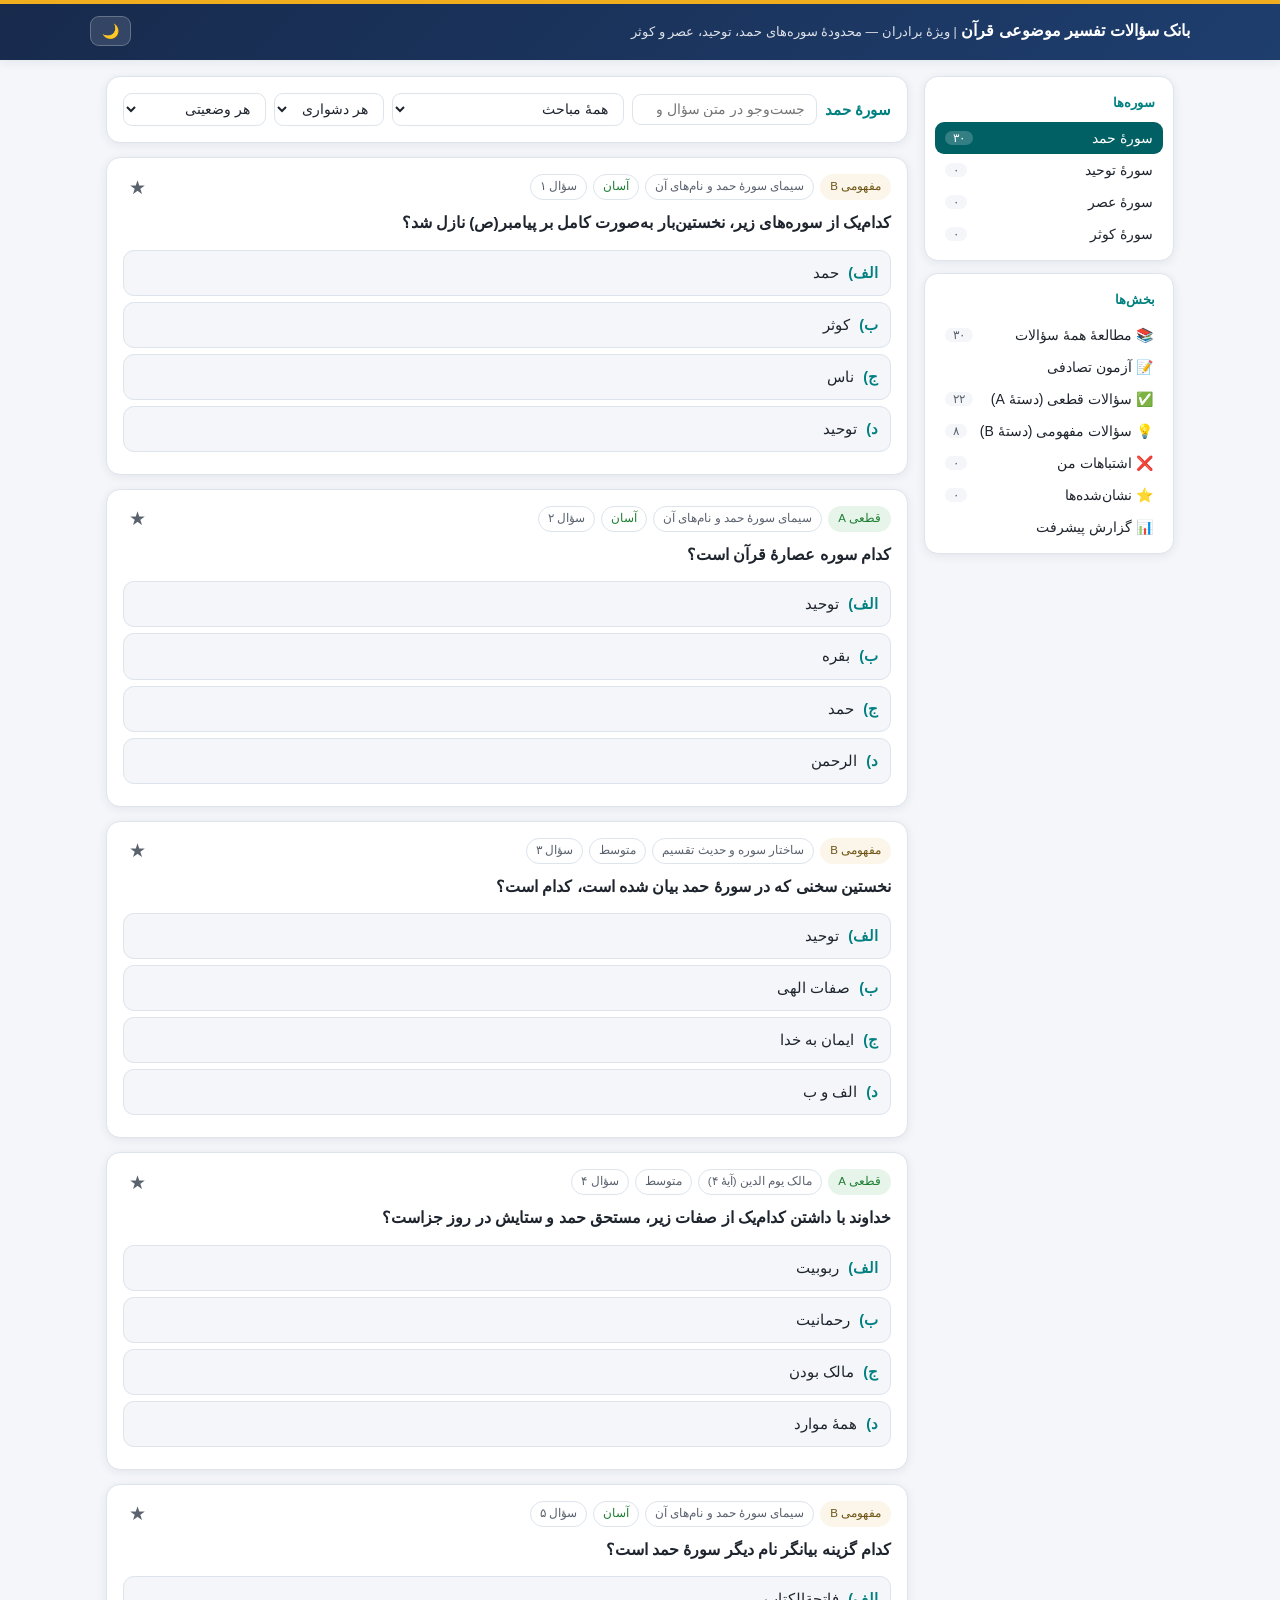
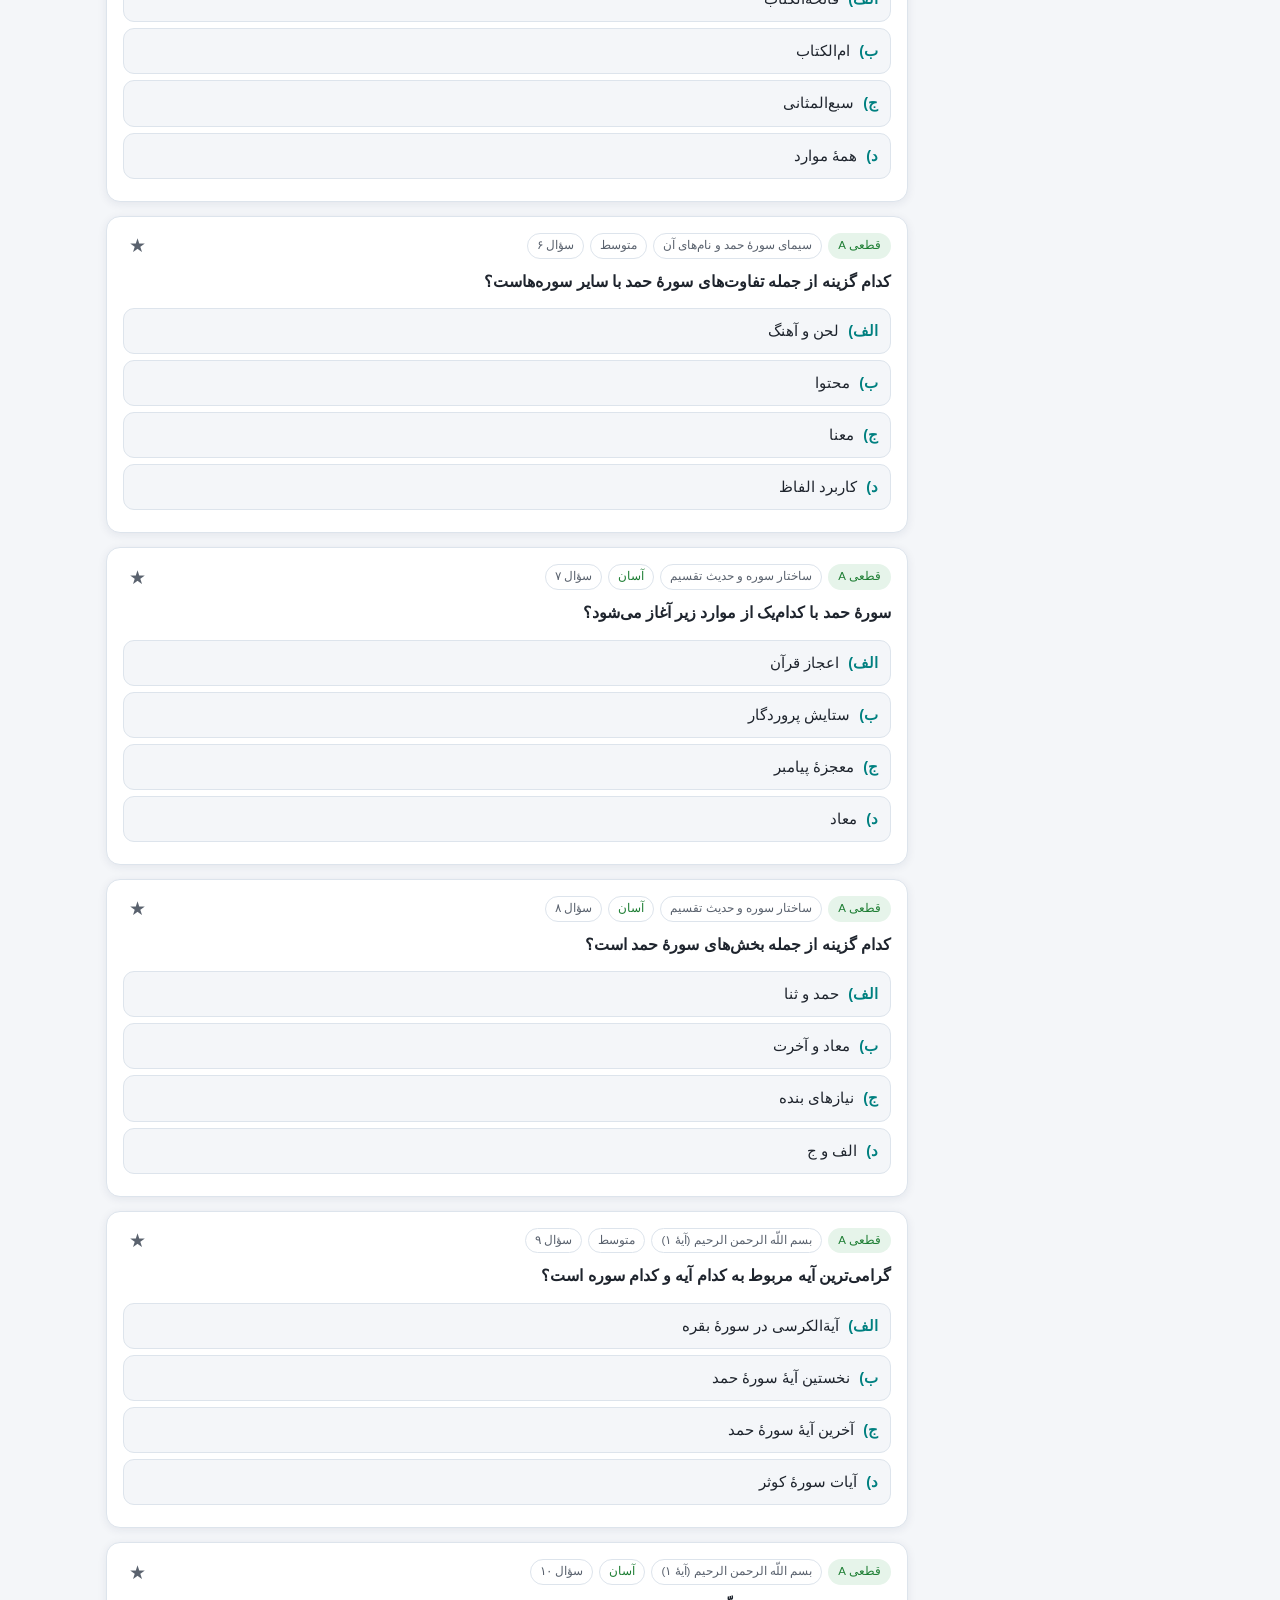
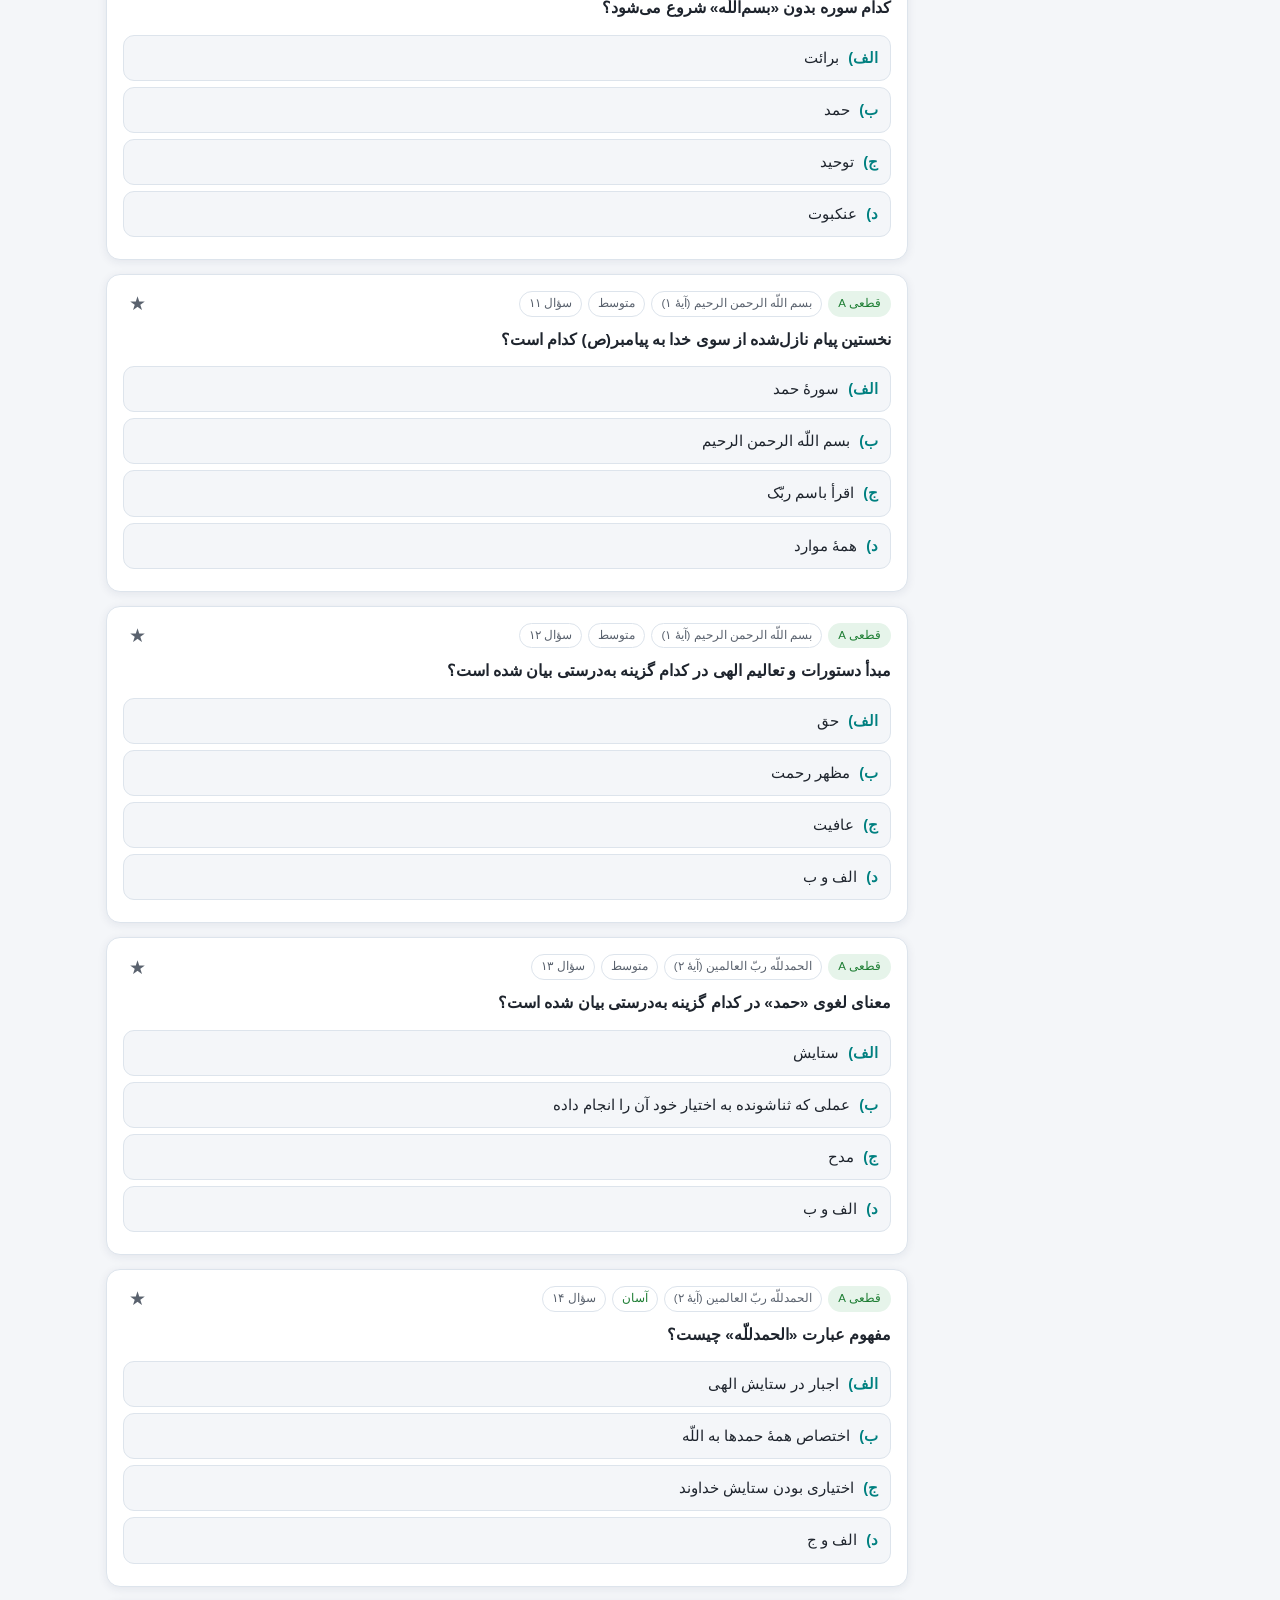
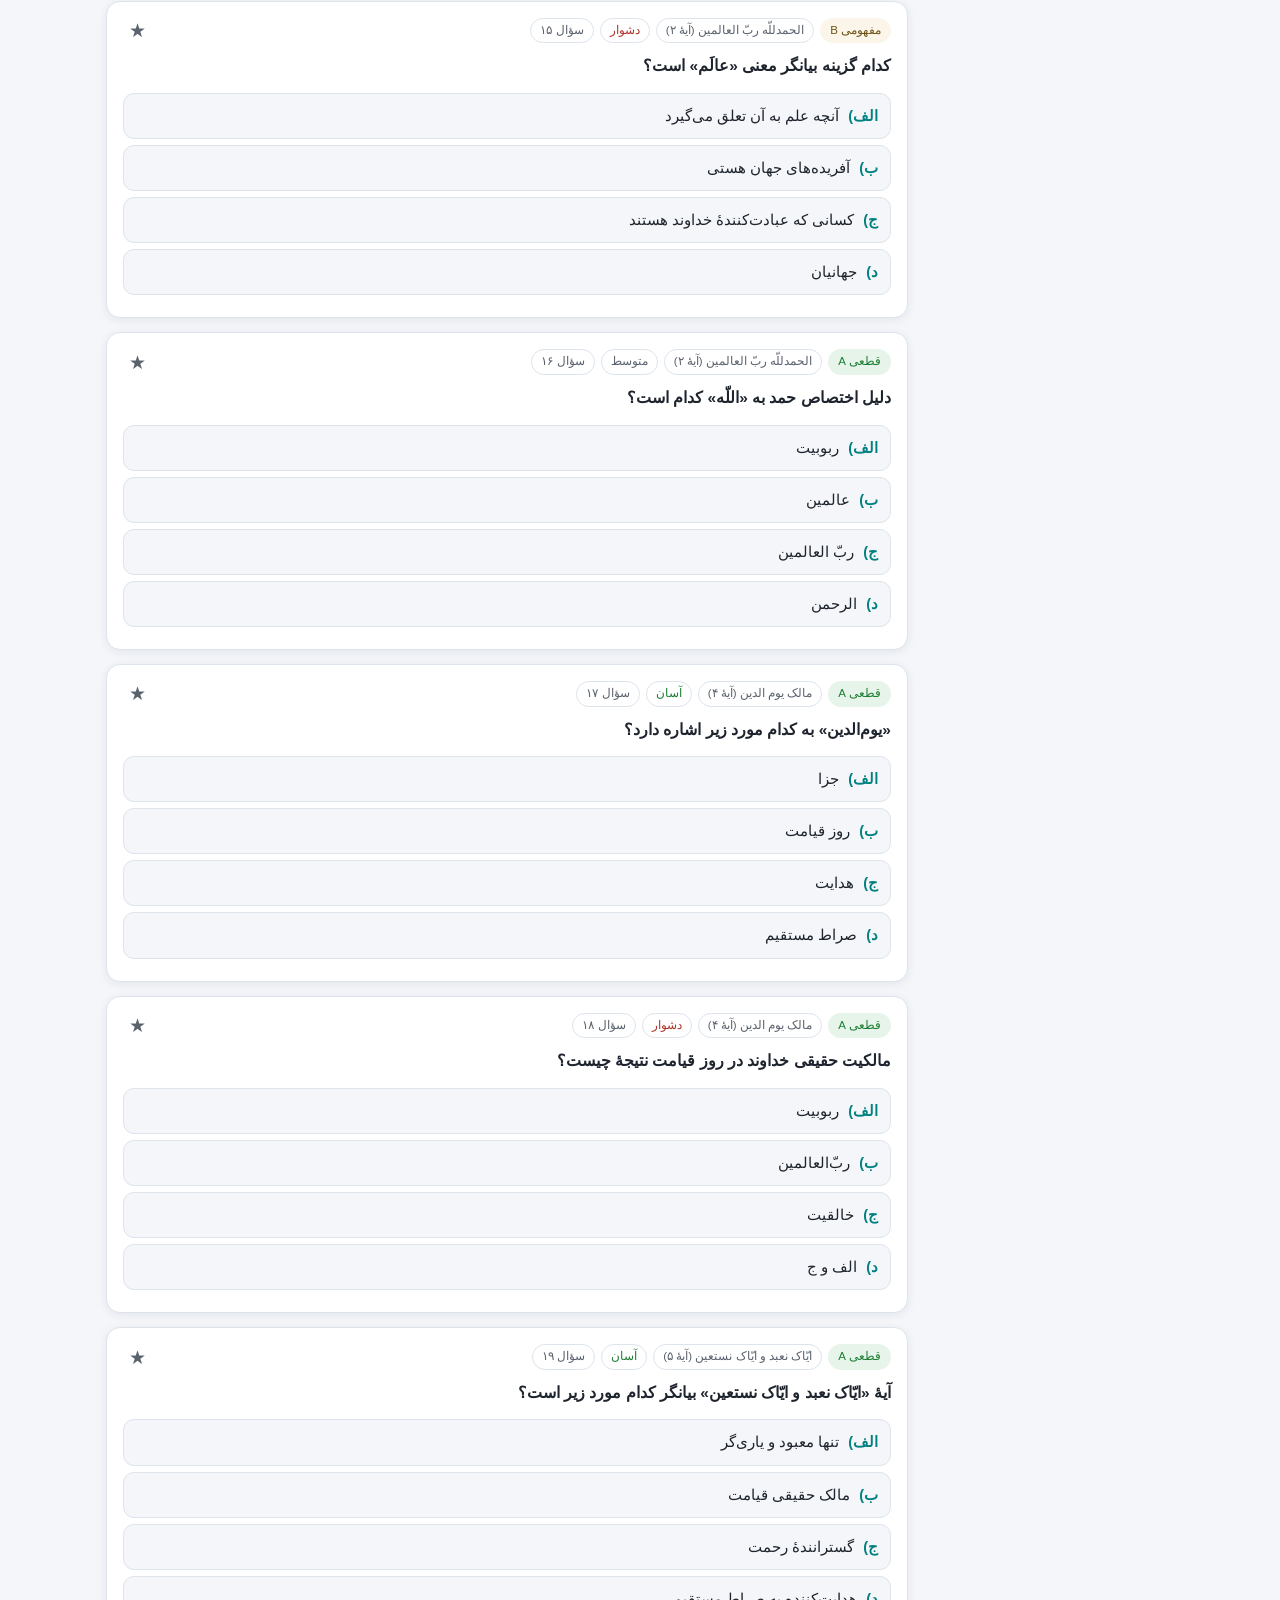
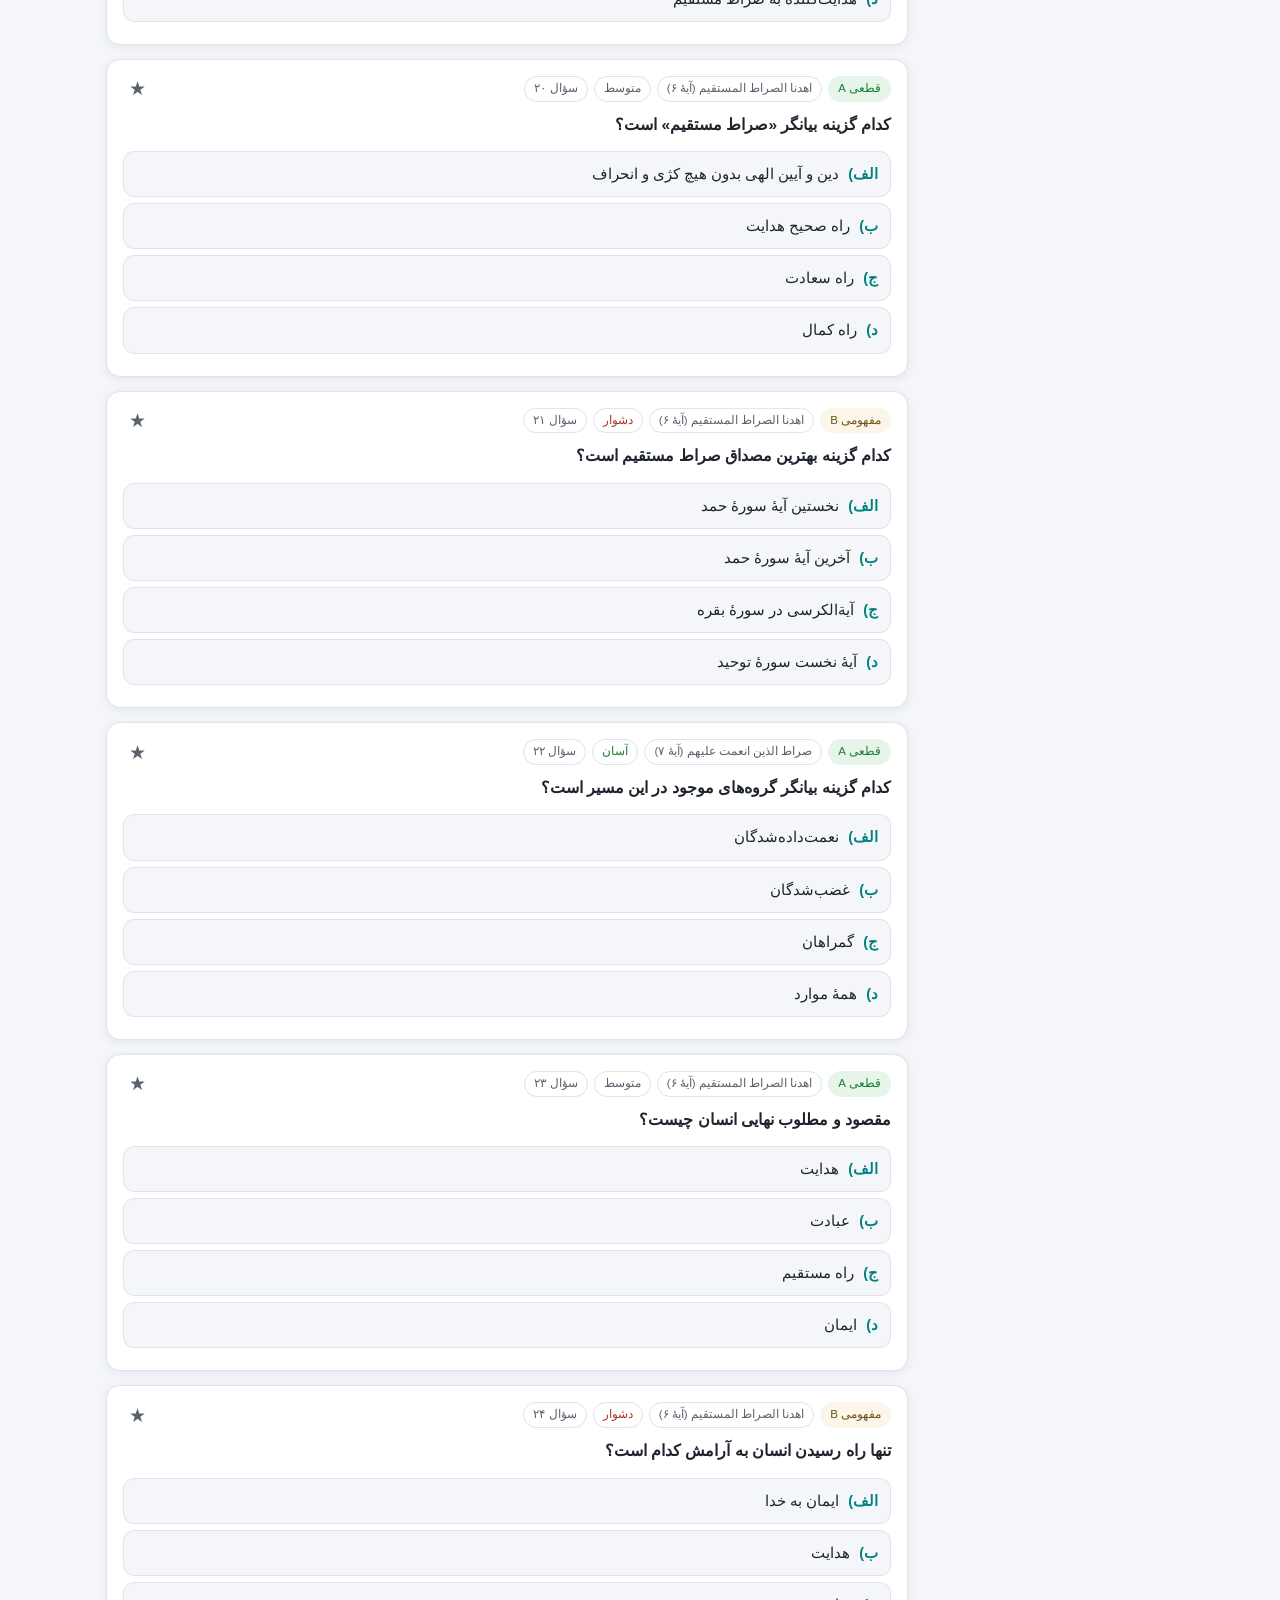
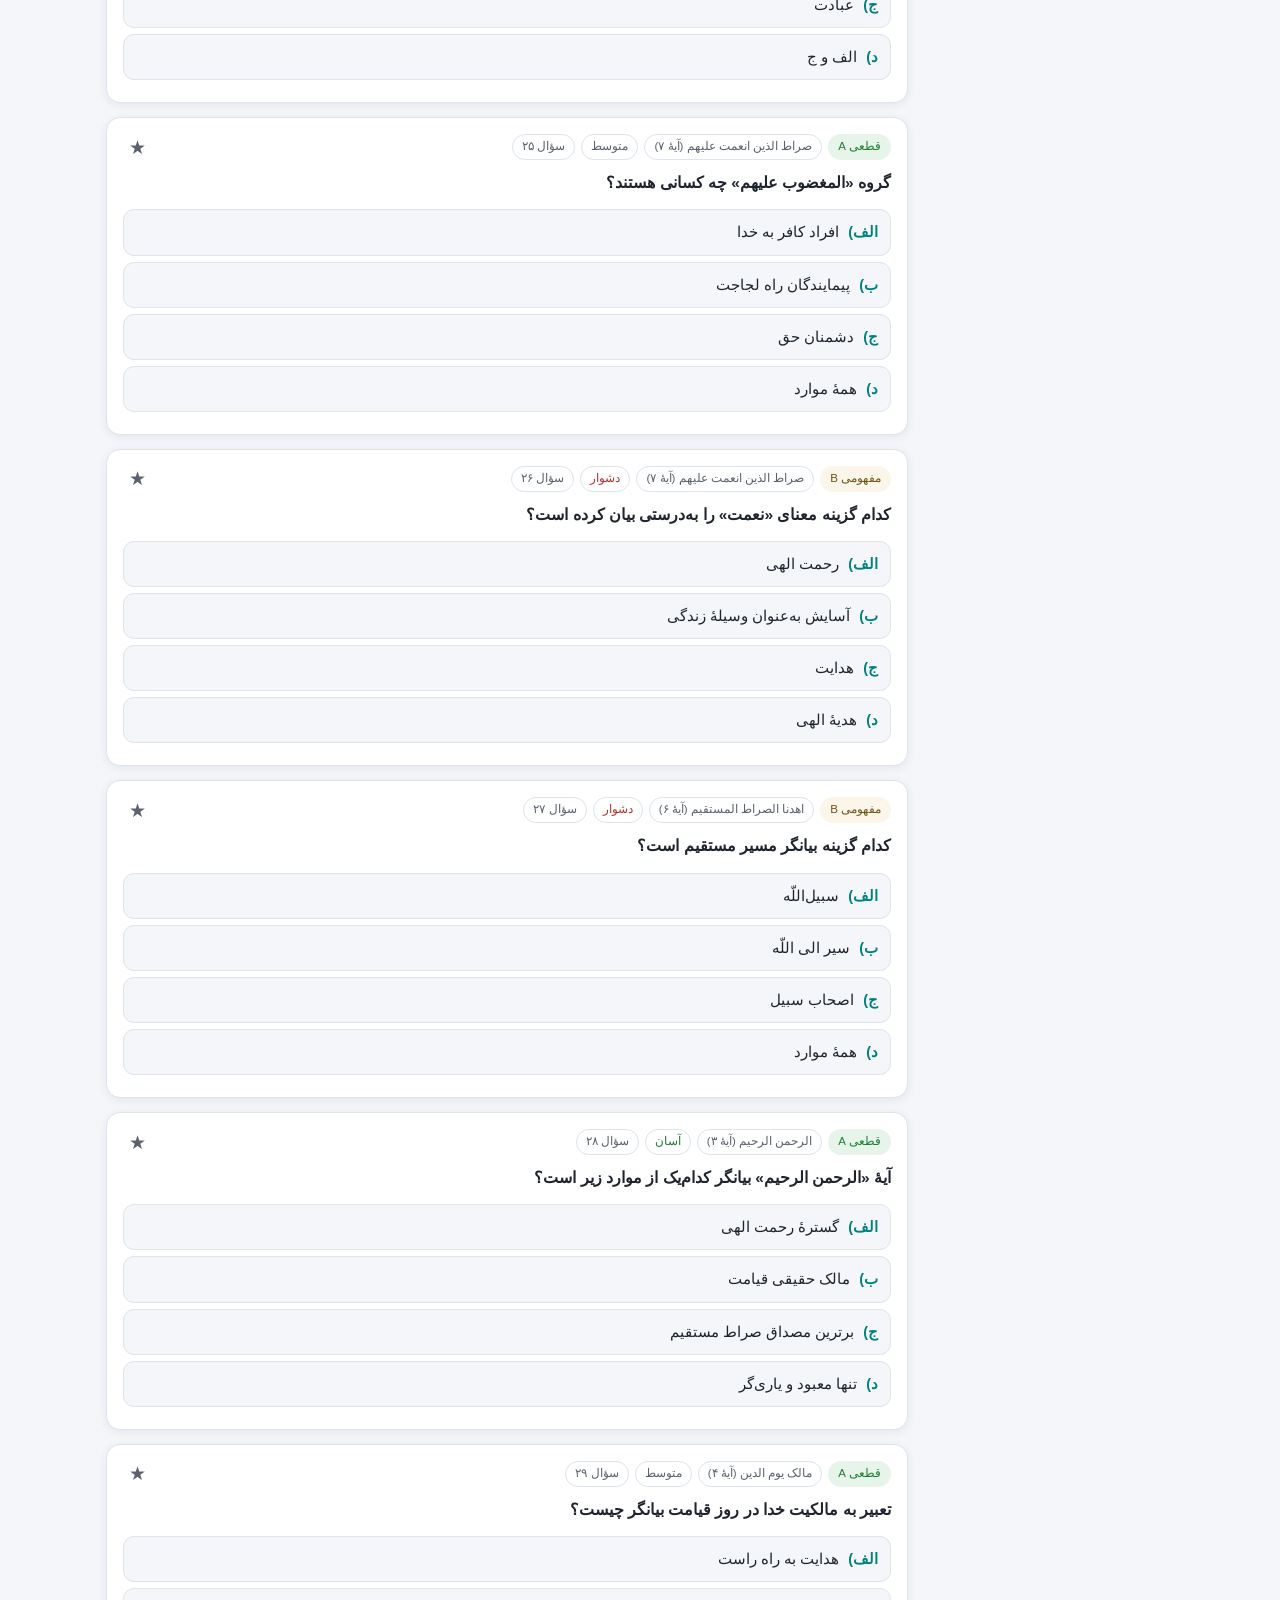
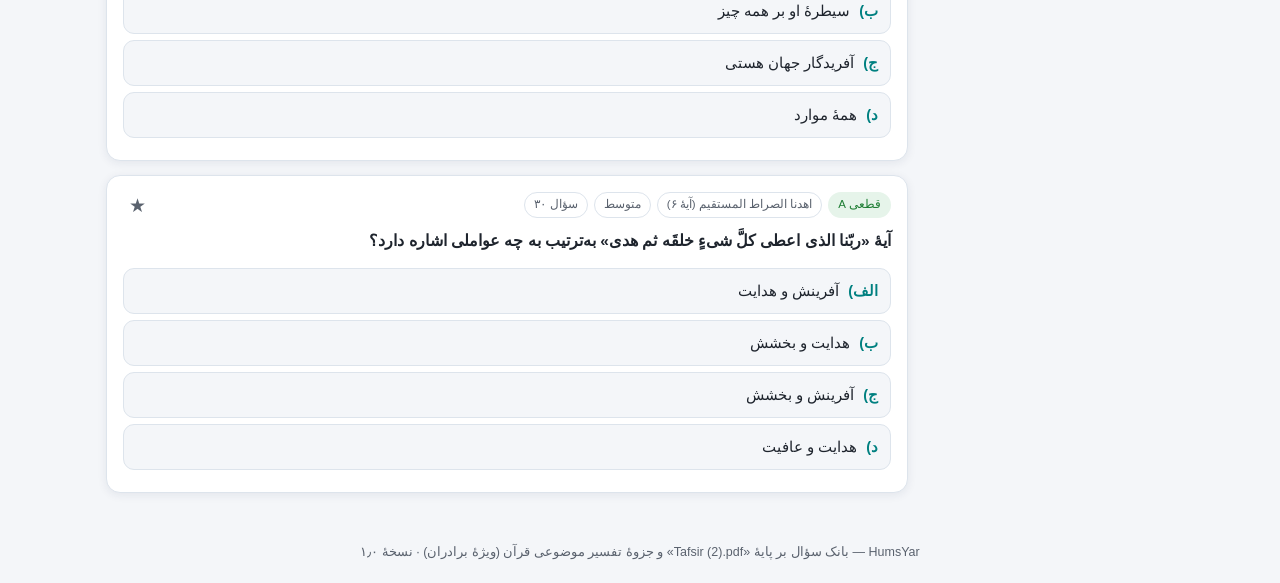
==== commit 1edc4061: "تطبیق کامل ۲۷۰ سؤال با منابع آزمون برادران (۳ فایل HTML تفسیر نور) - اسکن متن کامل منابع آزمون (حمد+" ====
--- a/Tafsir-Exam-Project/index.html
+++ b/Tafsir-Exam-Project/index.html
@@ -132,7 +132,7 @@
 </div>
 <footer>HumsYar — بانک سؤال بر پایهٔ «Tafsir (2).pdf» و جزوهٔ تفسیر موضوعی قرآن (ویژهٔ برادران) · نسخهٔ ۱٫۰</footer>
 
-<script id="qdata" type="application/json">{"meta": {"title": "بانک سؤالات تفسیر موضوعی قرآن — ویژهٔ برادران", "version": "1.0", "generated": "2026-10-12", "source": "Tafsir (2).pdf — نمونه سوالات تستی کتاب تفسیر موضوعی قرآن کریم (۲۷۰ سؤال، ۹ درس)", "booklet": "جزوهٔ تفسیر موضوعی قرآن (ویژهٔ برادران) — بر اساس تفسیر نور", "scope": ["حمد", "توحید", "عصر", "کوثر"], "counts": {"source_total": 270, "accepted": 30, "accepted_A": 21, "accepted_B": 9, "excluded_C": 240, "duplicates": 0, "fabricated": 0}, "suras": [{"name": "حمد", "count": 30, "note": ""}, {"name": "توحید", "count": 0, "note": "در منبع Tafsir (2).pdf هیچ سؤالی دربارهٔ سورهٔ توحید وجود ندارد."}, {"name": "عصر", "count": 0, "note": "در منبع Tafsir (2).pdf هیچ سؤالی دربارهٔ سورهٔ عصر وجود ندارد."}, {"name": "کوثر", "count": 0, "note": "در منبع Tafsir (2).pdf هیچ سؤالی دربارهٔ سورهٔ کوثر وجود ندارد."}]}, "questions": [{"id": "HMD-01", "sura": "حمد", "category": "B", "topic": "سیمای سورهٔ حمد و نام‌های آن", "difficulty": "آسان", "question": "کدام‌یک از سوره‌های زیر، نخستین‌بار به‌صورت کامل بر پیامبر(ص) نازل شد؟", "options": [{"key": "الف", "text": "حمد"}, {"key": "ب", "text": "کوثر"}, {"key": "ج", "text": "ناس"}, {"key": "د", "text": "توحید"}], "answer": "الف", "explanation": {"reason": "بر اساس منبع سؤالات، سورهٔ حمد نخستین سوره‌ای است که یک‌جا و کامل بر پیامبر(ص) نازل شد؛ این نکته با جایگاه ویژهٔ حمد به‌عنوان «فاتحةالکتاب» و آغازگر قرآن هم‌خوان است.", "booklet_note": "جزوه: نام‌گذاری این سوره به «فاتحةالکتاب» توسط پیامبر اکرم(ص) انجام شد و به امر ایشان در آغاز کتاب قرار گرفت.", "source": "Tafsir (2).pdf — درس نهم، سؤال 1، ص 66 — جزوهٔ تفسیر موضوعی قرآن (ویژهٔ برادران)، ص ۳"}, "booklet_page": "۳", "source_qnum": 1, "source_page": 66, "validation": "پاسخنامهٔ منبع (در جزوه تصریح نشده)", "review_flag": false}, {"id": "HMD-02", "sura": "حمد", "category": "A", "topic": "سیمای سورهٔ حمد و نام‌های آن", "difficulty": "آسان", "question": "کدام سوره عصارهٔ قرآن است؟", "options": [{"key": "الف", "text": "توحید"}, {"key": "ب", "text": "بقره"}, {"key": "ج", "text": "حمد"}, {"key": "د", "text": "الرحمن"}], "answer": "ج", "explanation": {"reason": "به نقل ابن‌عباس، سورهٔ حمد «اساس قرآن» است و به روایت جابر از پیامبر(ص) بهترین سورهٔ قرآن است.", "booklet_note": "جزوه (پیام‌های بسم‌اللّه): «می‌گویند تمام قرآن در سورهٔ حمد، تمام حمد در بسم‌اللّه و تمام بسم‌اللّه در حرف باء خلاصه می‌شود.»", "source": "Tafsir (2).pdf — درس نهم، سؤال 2، ص 66 — جزوهٔ تفسیر موضوعی قرآن (ویژهٔ برادران)، ص ۳ و ۵"}, "booklet_page": "۳ و ۵", "source_qnum": 2, "source_page": 66, "validation": "جزوه + پاسخنامهٔ منبع", "review_flag": false}, {"id": "HMD-03", "sura": "حمد", "category": "B", "topic": "ساختار سوره و حدیث تقسیم", "difficulty": "متوسط", "question": "نخستین سخنی که در سورهٔ حمد بیان شده است، کدام است؟", "options": [{"key": "الف", "text": "توحید"}, {"key": "ب", "text": "صفات الهی"}, {"key": "ج", "text": "ایمان به خدا"}, {"key": "د", "text": "الف و ب"}], "answer": "د", "explanation": {"reason": "سوره با «بسم اللّه الرحمن الرحیم» و «الحمدللّه ربّ العالمین» آغاز می‌شود که بیانگر توحید و صفات خداوند است.", "booklet_note": "جزوه (محتوای سوره): «صفات خداوند، مسئلهٔ معاد، شناخت و درخواست رهروی در راه حق، پذیرش حاکمیت و ربوبیت خداوند…»", "source": "Tafsir (2).pdf — درس نهم، سؤال 3، ص 66 — جزوهٔ تفسیر موضوعی قرآن (ویژهٔ برادران)، ص ۳"}, "booklet_page": "۳", "source_qnum": 3, "source_page": 66, "validation": "جزوه + پاسخنامهٔ منبع", "review_flag": false}, {"id": "HMD-04", "sura": "حمد", "category": "A", "topic": "مالک یوم الدین (آیهٔ ۴)", "difficulty": "متوسط", "question": "خداوند با داشتن کدام‌یک از صفات زیر، مستحق حمد و ستایش در روز جزاست؟", "options": [{"key": "الف", "text": "ربوبیت"}, {"key": "ب", "text": "رحمانیت"}, {"key": "ج", "text": "مالک بودن"}, {"key": "د", "text": "همهٔ موارد"}], "answer": "د", "explanation": {"reason": "خداوند از جهات مختلف قابل ستایش و عبادت است: ربوبیت (ربّ العالمین)، رحمت (الرحمن الرحیم) و مالکیت روز جزا (مالک یوم الدین).", "booklet_note": "جزوه (پیام ۱ آیهٔ ۴): «خداوند از جهات مختلف قابل عبادت است: به خاطر کمال ذات و صفاتش اللّه، به خاطر احسان و تربیتش ربّ العالمین، به خاطر امید به رحم و لطفش الرحمن الرحیم و به خاطر قدرت و هیبتش مالک یوم الدین.»", "source": "Tafsir (2).pdf — درس نهم، سؤال 4، ص 66 — جزوهٔ تفسیر موضوعی قرآن (ویژهٔ برادران)، ص ۸"}, "booklet_page": "۸", "source_qnum": 4, "source_page": 66, "validation": "جزوه + پاسخنامهٔ منبع", "review_flag": false}, {"id": "HMD-05", "sura": "حمد", "category": "B", "topic": "سیمای سورهٔ حمد و نام‌های آن", "difficulty": "آسان", "question": "کدام گزینه بیانگر نام دیگر سورهٔ حمد است؟", "options": [{"key": "الف", "text": "فاتحةالکتاب"}, {"key": "ب", "text": "ام‌الکتاب"}, {"key": "ج", "text": "سبع‌المثانی"}, {"key": "د", "text": "همهٔ موارد"}], "answer": "د", "explanation": {"reason": "سورهٔ حمد در منابع تفسیری سه نام مشهور دارد: فاتحةالکتاب، ام‌الکتاب و سبع‌المثانی.", "booklet_note": "جزوه فقط نام «فاتحةالکتاب» را آورده است؛ دو نام دیگر (ام‌الکتاب و سبع‌المثانی) در منبع سؤالات و تفاسیر مشهورند.", "source": "Tafsir (2).pdf — درس نهم، سؤال 5، ص 67 — جزوهٔ تفسیر موضوعی قرآن (ویژهٔ برادران)، ص ۳"}, "booklet_page": "۳", "source_qnum": 5, "source_page": 67, "validation": "پاسخنامهٔ منبع + تطبیق بخشی با جزوه", "review_flag": false}, {"id": "HMD-06", "sura": "حمد", "category": "A", "topic": "سیمای سورهٔ حمد و نام‌های آن", "difficulty": "متوسط", "question": "کدام گزینه از جمله تفاوت‌های سورهٔ حمد با سایر سوره‌هاست؟", "options": [{"key": "الف", "text": "لحن و آهنگ"}, {"key": "ب", "text": "محتوا"}, {"key": "ج", "text": "معنا"}, {"key": "د", "text": "کاربرد الفاظ"}], "answer": "الف", "explanation": {"reason": "تفاوت اصلی سورهٔ حمد در لحن آن است: این سوره کلام خداست اما به نیابت از بنده و با لحن دعا و اظهار عبودیت بیان می‌شود.", "booklet_note": "جزوه (نکتهٔ المیزان): «این روایت تأیید می‌کند که سورهٔ حمد کلام خدای سبحان است اما به نیابت از بنده‌اش… این سوره اصلاً برای عبادت قرار داده شده و در قرآن هیچ سوره‌ای نظیر آن نیست.»", "source": "Tafsir (2).pdf — درس نهم، سؤال 6، ص 67 — جزوهٔ تفسیر موضوعی قرآن (ویژهٔ برادران)، ص ۴"}, "booklet_page": "۴", "source_qnum": 6, "source_page": 67, "validation": "جزوه + پاسخنامهٔ منبع", "review_flag": false}, {"id": "HMD-07", "sura": "حمد", "category": "A", "topic": "ساختار سوره و حدیث تقسیم", "difficulty": "آسان", "question": "سورهٔ حمد با کدام‌یک از موارد زیر آغاز می‌شود؟", "options": [{"key": "الف", "text": "اعجاز قرآن"}, {"key": "ب", "text": "ستایش پروردگار"}, {"key": "ج", "text": "معجزهٔ پیامبر"}, {"key": "د", "text": "معاد"}], "answer": "ب", "explanation": {"reason": "سورهٔ حمد با ستایش پروردگار (بسم‌اللّه و الحمدللّه) آغاز می‌شود.", "booklet_note": "جزوه (نکته‌های آیهٔ ۵): «مراحل پرواز معنوی عبارت است از: ثنا، ارتباط و سپس دعا. اول سورهٔ حمد ثناست.»", "source": "Tafsir (2).pdf — درس نهم، سؤال 7، ص 67 — جزوهٔ تفسیر موضوعی قرآن (ویژهٔ برادران)، ص ۹"}, "booklet_page": "۹", "source_qnum": 7, "source_page": 67, "validation": "جزوه + پاسخنامهٔ منبع", "review_flag": false}, {"id": "HMD-08", "sura": "حمد", "category": "A", "topic": "ساختار سوره و حدیث تقسیم", "difficulty": "آسان", "question": "کدام گزینه از جمله بخش‌های سورهٔ حمد است؟", "options": [{"key": "الف", "text": "حمد و ثنا"}, {"key": "ب", "text": "معاد و آخرت"}, {"key": "ج", "text": "نیازهای بنده"}, {"key": "د", "text": "الف و ج"}], "answer": "د", "explanation": {"reason": "سورهٔ حمد دو بخش دارد: نیمی حمد و ثنای الهی و نیمی خواسته‌ها و نیازهای بنده.", "booklet_note": "جزوه (حدیث قدسی): «من سورهٔ حمد را میان خود و بنده‌ام تقسیم کرده‌ام؛ نیمی از این سوره برای من و نیمی برای بندهٔ من است و هر چه بنده بخواهد، اجابت می‌شود.»", "source": "Tafsir (2).pdf — درس نهم، سؤال 8، ص 67 — جزوهٔ تفسیر موضوعی قرآن (ویژهٔ برادران)، ص ۳"}, "booklet_page": "۳", "source_qnum": 8, "source_page": 67, "validation": "جزوه + پاسخنامهٔ منبع", "review_flag": false}, {"id": "HMD-09", "sura": "حمد", "category": "A", "topic": "بسم اللّه الرحمن الرحیم (آیهٔ ۱)", "difficulty": "متوسط", "question": "گرامی‌ترین آیه مربوط به کدام آیه و کدام سوره است؟", "options": [{"key": "الف", "text": "آیةالکرسی در سورهٔ بقره"}, {"key": "ب", "text": "نخستین آیهٔ سورهٔ حمد"}, {"key": "ج", "text": "آخرین آیهٔ سورهٔ حمد"}, {"key": "د", "text": "آیات سورهٔ کوثر"}], "answer": "ب", "explanation": {"reason": "گرامی‌ترین آیه، «بسم اللّه الرحمن الرحیم» یعنی نخستین آیهٔ سورهٔ حمد است.", "booklet_note": "جزوه: امام باقر(ع) دربارهٔ کسانی که بسم‌اللّه را در نماز نمی‌خواندند فرمود: «سَرَقوا اکرمَ آیة» — بهترین (گرامی‌ترین) آیهٔ قرآن را به سرقت بردند (بحار).", "source": "Tafsir (2).pdf — درس نهم، سؤال 9، ص 68 — جزوهٔ تفسیر موضوعی قرآن (ویژهٔ برادران)، ص ۵"}, "booklet_page": "۵", "source_qnum": 9, "source_page": 68, "validation": "جزوه + پاسخنامهٔ منبع", "review_flag": false}, {"id": "HMD-10", "sura": "حمد", "category": "A", "topic": "بسم اللّه الرحمن الرحیم (آیهٔ ۱)", "difficulty": "آسان", "question": "کدام سوره بدون «بسم‌اللّه» شروع می‌شود؟", "options": [{"key": "الف", "text": "برائت"}, {"key": "ب", "text": "حمد"}, {"key": "ج", "text": "توحید"}, {"key": "د", "text": "عنکبوت"}], "answer": "الف", "explanation": {"reason": "تنها سورهٔ برائت (توبه) بدون بسم‌اللّه آغاز می‌شود.", "booklet_note": "جزوه: «تنها در آغاز سورهٔ برائت (توبه) بسم‌اللّه نیامده و به فرمودهٔ حضرت علی(ع) به این دلیل است که بسم‌اللّه کلمهٔ امان و رحمت است و با اعلام برائت از مشرکان سازگار نیست.»", "source": "Tafsir (2).pdf — درس نهم، سؤال 10، ص 68 — جزوهٔ تفسیر موضوعی قرآن (ویژهٔ برادران)، ص ۵"}, "booklet_page": "۵", "source_qnum": 10, "source_page": 68, "validation": "جزوه + پاسخنامهٔ منبع", "review_flag": false}, {"id": "HMD-11", "sura": "حمد", "category": "A", "topic": "بسم اللّه الرحمن الرحیم (آیهٔ ۱)", "difficulty": "متوسط", "question": "نخستین پیام نازل‌شده از سوی خدا به پیامبر(ص) کدام است؟", "options": [{"key": "الف", "text": "سورهٔ حمد"}, {"key": "ب", "text": "بسم اللّه الرحمن الرحیم"}, {"key": "ج", "text": "اقرأ باسم ربّک"}, {"key": "د", "text": "همهٔ موارد"}], "answer": "ج", "explanation": {"reason": "نخستین پیام وحی، آیهٔ «اقرأ باسم ربّک» بود؛ رسالت پیامبر(ص) با نام خدا آغاز شد.", "booklet_note": "جزوه (پیام ۲ بسم‌اللّه): «رسالت پیامبر نیز با نام او آغاز شد: اقرأ باسم ربّک.»", "source": "Tafsir (2).pdf — درس نهم، سؤال 11، ص 68 — جزوهٔ تفسیر موضوعی قرآن (ویژهٔ برادران)، ص ۵"}, "booklet_page": "۵", "source_qnum": 11, "source_page": 68, "validation": "جزوه + پاسخنامهٔ منبع", "review_flag": false}, {"id": "HMD-12", "sura": "حمد", "category": "A", "topic": "بسم اللّه الرحمن الرحیم (آیهٔ ۱)", "difficulty": "متوسط", "question": "مبدأ دستورات و تعالیم الهی در کدام گزینه به‌درستی بیان شده است؟", "options": [{"key": "الف", "text": "حق"}, {"key": "ب", "text": "مظهر رحمت"}, {"key": "ج", "text": "عافیت"}, {"key": "د", "text": "الف و ب"}], "answer": "د", "explanation": {"reason": "آمدن بسم‌اللّه در آغاز سوره نشان می‌دهد تعالیم الهی از مبدأ حق و مظهر رحمت صادر شده است.", "booklet_note": "جزوه (پیام ۱ بسم‌اللّه): «آمدنش در آغاز سوره، رمز آن است که مطالب سوره از مبدأ حق و مظهر رحمت نازل شده است.»", "source": "Tafsir (2).pdf — درس نهم، سؤال 12، ص 68 — جزوهٔ تفسیر موضوعی قرآن (ویژهٔ برادران)، ص ۵"}, "booklet_page": "۵", "source_qnum": 12, "source_page": 68, "validation": "جزوه + پاسخنامهٔ منبع", "review_flag": false}, {"id": "HMD-13", "sura": "حمد", "category": "A", "topic": "الحمدللّه ربّ العالمین (آیهٔ ۲)", "difficulty": "متوسط", "question": "معنای لغوی «حمد» در کدام گزینه به‌درستی بیان شده است؟", "options": [{"key": "الف", "text": "ستایش"}, {"key": "ب", "text": "عملی که ثناشونده به اختیار خود آن را انجام داده"}, {"key": "ج", "text": "مدح"}, {"key": "د", "text": "الف و ب"}], "answer": "د", "explanation": {"reason": "حمد یعنی ستایش در برابر کار نیکی که به اختیار انجام شده باشد؛ ترکیبی از مدح و شکر.", "booklet_note": "جزوه: «مفهوم حمد ترکیبی از مدح و شکر است» و (پیام ۲ آیهٔ ۲): «حمد برای کارهای غیر اجباری است.»", "source": "Tafsir (2).pdf — درس نهم، سؤال 13، ص 69 — جزوهٔ تفسیر موضوعی قرآن (ویژهٔ برادران)، ص ۶–۷"}, "booklet_page": "۶–۷", "source_qnum": 13, "source_page": 69, "validation": "جزوه + پاسخنامهٔ منبع", "review_flag": false}, {"id": "HMD-14", "sura": "حمد", "category": "A", "topic": "الحمدللّه ربّ العالمین (آیهٔ ۲)", "difficulty": "آسان", "question": "مفهوم عبارت «الحمدللّه» چیست؟", "options": [{"key": "الف", "text": "اجبار در ستایش الهی"}, {"key": "ب", "text": "اختصاص همهٔ حمدها به اللّه"}, {"key": "ج", "text": "اختیاری بودن ستایش خداوند"}, {"key": "د", "text": "الف و ج"}], "answer": "ب", "explanation": {"reason": "الف و لام «الحمد» به معنای جنس و تمامِ ستایش است؛ یعنی همهٔ حمدها مخصوص خداست.", "booklet_note": "جزوه (پیام ۱ آیهٔ ۲): «همهٔ ستایش‌ها برای اوست. الحمدللّه (الف و لام به معنای تمام حمد و جنس ستایش است).»", "source": "Tafsir (2).pdf — درس نهم، سؤال 14، ص 69 — جزوهٔ تفسیر موضوعی قرآن (ویژهٔ برادران)، ص ۷"}, "booklet_page": "۷", "source_qnum": 14, "source_page": 69, "validation": "جزوه + پاسخنامهٔ منبع", "review_flag": false}, {"id": "HMD-15", "sura": "حمد", "category": "B", "topic": "الحمدللّه ربّ العالمین (آیهٔ ۲)", "difficulty": "دشوار", "question": "کدام گزینه بیانگر معنی «عالَم» است؟", "options": [{"key": "الف", "text": "آنچه علم به آن تعلق می‌گیرد"}, {"key": "ب", "text": "آفریده‌های جهان هستی"}, {"key": "ج", "text": "کسانی که عبادت‌کنندهٔ خداوند هستند"}, {"key": "د", "text": "جهانیان"}], "answer": "الف", "explanation": {"reason": "طبق منبع سؤالات، «عالَم» از ریشهٔ علم، به معنای آن چیزی است که به آن علم تعلق می‌گیرد.", "booklet_note": "در جزوه معنای لغوی عالَم نیامده است؛ جزوه دربارهٔ «عالمین» می‌گوید: «مراد از عالمین یا انسان‌ها هستند یا همهٔ عوالم هستی.»", "source": "Tafsir (2).pdf — درس نهم، سؤال 15، ص 69 — جزوهٔ تفسیر موضوعی قرآن (ویژهٔ برادران)، ص ۷"}, "booklet_page": "۷", "source_qnum": 15, "source_page": 69, "validation": "پاسخنامهٔ منبع (در جزوه تصریح نشده)", "review_flag": true}, {"id": "HMD-16", "sura": "حمد", "category": "A", "topic": "الحمدللّه ربّ العالمین (آیهٔ ۲)", "difficulty": "متوسط", "question": "دلیل اختصاص حمد به «اللّه» کدام است؟", "options": [{"key": "الف", "text": "ربوبیت"}, {"key": "ب", "text": "عالمین"}, {"key": "ج", "text": "ربّ العالمین"}, {"key": "د", "text": "الرحمن"}], "answer": "ج", "explanation": {"reason": "دلیل اینکه همهٔ ستایش‌ها مخصوص خداست، در خود آیه آمده است: «ربّ العالمین» — پروردگاریِ او بر همهٔ جهانیان.", "booklet_note": "جزوه (پیام ۴ آیهٔ ۲): «دلیل ستایش ما، پروردگاری اوست. الحمدللّه ربّ العالمین.»", "source": "Tafsir (2).pdf — درس نهم، سؤال 16، ص 69 — جزوهٔ تفسیر موضوعی قرآن (ویژهٔ برادران)، ص ۷"}, "booklet_page": "۷", "source_qnum": 16, "source_page": 69, "validation": "جزوه + پاسخنامهٔ منبع", "review_flag": false}, {"id": "HMD-17", "sura": "حمد", "category": "A", "topic": "مالک یوم الدین (آیهٔ ۴)", "difficulty": "آسان", "question": "«یوم‌الدین» به کدام مورد زیر اشاره دارد؟", "options": [{"key": "الف", "text": "جزا"}, {"key": "ب", "text": "روز قیامت"}, {"key": "ج", "text": "هدایت"}, {"key": "د", "text": "صراط مستقیم"}], "answer": "ب", "explanation": {"reason": "یوم‌الدین در قرآن به معنای روز قیامت است که روز کیفر و پاداش می‌باشد.", "booklet_note": "جزوه (نکته‌های آیهٔ ۴): «یوم الدین در قرآن به معنای روز قیامت است که روز کیفر و پاداش می‌باشد: یسئلون ایّان یوم الدین (ذاریات).»", "source": "Tafsir (2).pdf — درس نهم، سؤال 17، ص 70 — جزوهٔ تفسیر موضوعی قرآن (ویژهٔ برادران)، ص ۸"}, "booklet_page": "۸", "source_qnum": 17, "source_page": 70, "validation": "جزوه + پاسخنامهٔ منبع", "review_flag": false}, {"id": "HMD-18", "sura": "حمد", "category": "A", "topic": "مالک یوم الدین (آیهٔ ۴)", "difficulty": "دشوار", "question": "مالکیت حقیقی خداوند در روز قیامت نتیجهٔ چیست؟", "options": [{"key": "الف", "text": "ربوبیت"}, {"key": "ب", "text": "ربّ‌العالمین"}, {"key": "ج", "text": "خالقیت"}, {"key": "د", "text": "الف و ج"}], "answer": "د", "explanation": {"reason": "مالکیت حقیقی خداوند از ربوبیت و خالقیت او سرچشمه می‌گیرد: هم آفرینش از اوست و هم تدبیر و پرورش.", "booklet_note": "جزوه: «ربّ به کسی گفته می‌شود که هم مالک و صاحب چیزی است و هم در رشد و پرورش آن نقش دارد… هم آفرینش از اوست و هم ادارهٔ آن» و (پیام ۲ آیهٔ ۴): «قیامت، پرتوی از ربوبیت اوست.»", "source": "Tafsir (2).pdf — درس نهم، سؤال 18، ص 70 — جزوهٔ تفسیر موضوعی قرآن (ویژهٔ برادران)، ص ۶ و ۸"}, "booklet_page": "۶ و ۸", "source_qnum": 18, "source_page": 70, "validation": "جزوه + پاسخنامهٔ منبع", "review_flag": false}, {"id": "HMD-19", "sura": "حمد", "category": "A", "topic": "ایّاک نعبد و ایّاک نستعین (آیهٔ ۵)", "difficulty": "آسان", "question": "آیهٔ «ایّاک نعبد و ایّاک نستعین» بیانگر کدام مورد زیر است؟", "options": [{"key": "الف", "text": "تنها معبود و یاری‌گر"}, {"key": "ب", "text": "مالک حقیقی قیامت"}, {"key": "ج", "text": "گسترانندهٔ رحمت"}, {"key": "د", "text": "هدایت‌کننده به صراط مستقیم"}], "answer": "الف", "explanation": {"reason": "این آیه یعنی: تنها تو را می‌پرستیم و تنها از تو یاری می‌جوییم؛ خداوند تنها معبود و تنها یاری‌گر است.", "booklet_note": "جزوه (پیام ۲ آیهٔ ۵): «بندگی تنها در برابر خداوند رواست، نه دیگران. ایّاک نعبد.»", "source": "Tafsir (2).pdf — درس نهم، سؤال 19، ص 70 — جزوهٔ تفسیر موضوعی قرآن (ویژهٔ برادران)، ص ۹"}, "booklet_page": "۹", "source_qnum": 19, "source_page": 70, "validation": "جزوه + پاسخنامهٔ منبع", "review_flag": false}, {"id": "HMD-20", "sura": "حمد", "category": "A", "topic": "اهدنا الصراط المستقیم (آیهٔ ۶)", "difficulty": "متوسط", "question": "کدام گزینه بیانگر «صراط مستقیم» است؟", "options": [{"key": "الف", "text": "دین و آیین الهی بدون هیچ کژی و انحراف"}, {"key": "ب", "text": "راه صحیح هدایت"}, {"key": "ج", "text": "راه سعادت"}, {"key": "د", "text": "راه کمال"}], "answer": "الف", "explanation": {"reason": "خداوند دینِ پابرجا و استوار خود را راه مستقیم معرفی کرده است؛ راهی بدون انحراف به چپ و راست.", "booklet_note": "جزوه: «خداوند دینِ پابرجا و استوار خود را راه مستقیم معرفی می‌کند: قل انَّنی هَدانی ربّی الی صراطٍ مستقیم دیناً قِیَماً (انعام)» و «انحراف به چپ و راست گمراهی است و راه وسط، جادهٔ هدایت.»", "source": "Tafsir (2).pdf — درس نهم، سؤال 20، ص 70 — جزوهٔ تفسیر موضوعی قرآن (ویژهٔ برادران)، ص ۱۰–۱۱"}, "booklet_page": "۱۰–۱۱", "source_qnum": 20, "source_page": 70, "validation": "جزوه + پاسخنامهٔ منبع", "review_flag": false}, {"id": "HMD-21", "sura": "حمد", "category": "B", "topic": "اهدنا الصراط المستقیم (آیهٔ ۶)", "difficulty": "دشوار", "question": "کدام گزینه بهترین مصداق صراط مستقیم است؟", "options": [{"key": "الف", "text": "نخستین آیهٔ سورهٔ حمد"}, {"key": "ب", "text": "آخرین آیهٔ سورهٔ حمد"}, {"key": "ج", "text": "آیةالکرسی در سورهٔ بقره"}, {"key": "د", "text": "آیهٔ نخست سورهٔ توحید"}], "answer": "ب", "explanation": {"reason": "طبق منبع سؤالات، بهترین مصداق صراط مستقیم در آخرین آیهٔ سوره معرفی شده است: «صراط الذین انعمت علیهم» — راه نعمت‌یافتگان.", "booklet_note": "جزوه: راه مستقیم، راه نعمت‌یافتگان (انبیا، صدّیقین، شهدا و صالحین) است و امامان معصوم(ع) فرمودند: «راه مستقیم، ما هستیم» — نمونهٔ عینی راه مستقیم، رهبران آسمانی‌اند.", "source": "Tafsir (2).pdf — درس نهم، سؤال 21، ص 71 — جزوهٔ تفسیر موضوعی قرآن (ویژهٔ برادران)، ص ۱۰ و ۱۲"}, "booklet_page": "۱۰ و ۱۲", "source_qnum": 21, "source_page": 71, "validation": "پاسخنامهٔ منبع + هم‌سو با جزوه", "review_flag": false}, {"id": "HMD-22", "sura": "حمد", "category": "A", "topic": "صراط الذین انعمت علیهم (آیهٔ ۷)", "difficulty": "آسان", "question": "کدام گزینه بیانگر گروه‌های موجود در این مسیر است؟", "options": [{"key": "الف", "text": "نعمت‌داده‌شدگان"}, {"key": "ب", "text": "غضب‌شدگان"}, {"key": "ج", "text": "گمراهان"}, {"key": "د", "text": "همهٔ موارد"}], "answer": "د", "explanation": {"reason": "قرآن در آیهٔ پایانی سورهٔ حمد، مردم را به سه گروه تقسیم می‌کند.", "booklet_note": "جزوه (نکته‌های آیهٔ ۷): «قرآن مردم را سه دسته می‌کند: نعمت‌یافتگانِ ثابت‌قدم، غضب‌شدگان و گمراهان.»", "source": "Tafsir (2).pdf — درس نهم، سؤال 22، ص 71 — جزوهٔ تفسیر موضوعی قرآن (ویژهٔ برادران)، ص ۱۲"}, "booklet_page": "۱۲", "source_qnum": 22, "source_page": 71, "validation": "جزوه + پاسخنامهٔ منبع", "review_flag": false}, {"id": "HMD-23", "sura": "حمد", "category": "A", "topic": "اهدنا الصراط المستقیم (آیهٔ ۶)", "difficulty": "متوسط", "question": "مقصود و مطلوب نهایی انسان چیست؟", "options": [{"key": "الف", "text": "هدایت"}, {"key": "ب", "text": "عبادت"}, {"key": "ج", "text": "راه مستقیم"}, {"key": "د", "text": "ایمان"}], "answer": "ج", "explanation": {"reason": "درخواست راه مستقیم، مهم‌ترین و نهایی‌ترین خواستهٔ انسان یکتاپرست است.", "booklet_note": "جزوه (پیام ۲ آیهٔ ۶): «درخواست هدایت به راه مستقیم، مهم‌ترین خواستهٔ یکتاپرستان است» و (پیام ۵): «بهترین نمونهٔ استعانت از خدا، درخواست راه مستقیم است.»", "source": "Tafsir (2).pdf — درس نهم، سؤال 23، ص 71 — جزوهٔ تفسیر موضوعی قرآن (ویژهٔ برادران)، ص ۱۱"}, "booklet_page": "۱۱", "source_qnum": 23, "source_page": 71, "validation": "جزوه + پاسخنامهٔ منبع", "review_flag": false}, {"id": "HMD-24", "sura": "حمد", "category": "B", "topic": "اهدنا الصراط المستقیم (آیهٔ ۶)", "difficulty": "دشوار", "question": "تنها راه رسیدن انسان به آرامش کدام است؟", "options": [{"key": "الف", "text": "ایمان به خدا"}, {"key": "ب", "text": "هدایت"}, {"key": "ج", "text": "عبادت"}, {"key": "د", "text": "الف و ج"}], "answer": "ب", "explanation": {"reason": "طبق پاسخنامهٔ منبع، آرامش حقیقی انسان تنها در پرتو هدایت الهی به دست می‌آید؛ هم‌سو با درخواست دائمی «اهدنا الصراط المستقیم».", "booklet_note": "این تعبیر عیناً در جزوه نیامده است؛ جزوه تأکید می‌کند انسان هم در انتخاب راه مستقیم و هم در تداوم آن باید هر لحظه از خدا کمک بگیرد.", "source": "Tafsir (2).pdf — درس نهم، سؤال 24، ص 71 — جزوهٔ تفسیر موضوعی قرآن (ویژهٔ برادران)، ص ۱۰"}, "booklet_page": "۱۰", "source_qnum": 24, "source_page": 71, "validation": "پاسخنامهٔ منبع (در جزوه تصریح نشده)", "review_flag": true}, {"id": "HMD-25", "sura": "حمد", "category": "B", "topic": "صراط الذین انعمت علیهم (آیهٔ ۷)", "difficulty": "متوسط", "question": "گروه «المغضوب علیهم» چه کسانی هستند؟", "options": [{"key": "الف", "text": "افراد کافر به خدا"}, {"key": "ب", "text": "پیمایندگان راه لجاجت"}, {"key": "ج", "text": "دشمنان حق"}, {"key": "د", "text": "همهٔ موارد"}], "answer": "د", "explanation": {"reason": "مغضوبان کسانی‌اند که از سر کفر، لجاجت و دشمنی با حق، دچار قهر و غضب الهی شده‌اند.", "booklet_note": "جزوه: «قرآن افرادی مانند فرعون، قارون و ابولهب و امت‌هایی همچون قوم عاد، ثمود و بنی‌اسرائیل را غضب‌شده معرفی می‌کند» — به سبب تحریف آیات، رباخواری و فرار از جهاد.", "source": "Tafsir (2).pdf — درس نهم، سؤال 25، ص 72 — جزوهٔ تفسیر موضوعی قرآن (ویژهٔ برادران)، ص ۱۲"}, "booklet_page": "۱۲", "source_qnum": 25, "source_page": 72, "validation": "پاسخنامهٔ منبع + هم‌سو با جزوه", "review_flag": false}, {"id": "HMD-26", "sura": "حمد", "category": "B", "topic": "صراط الذین انعمت علیهم (آیهٔ ۷)", "difficulty": "دشوار", "question": "کدام گزینه معنای «نعمت» را به‌درستی بیان کرده است؟", "options": [{"key": "الف", "text": "رحمت الهی"}, {"key": "ب", "text": "آسایش به‌عنوان وسیلهٔ زندگی"}, {"key": "ج", "text": "هدایت"}, {"key": "د", "text": "هدیهٔ الهی"}], "answer": "ب", "explanation": {"reason": "طبق منبع سؤالات، معنای لغوی نعمت، آسایش و وسیلهٔ زندگیِ خوش است.", "booklet_note": "توجه: جزوه دربارهٔ مصداق نعمت در آیه می‌گوید: «مراد از نعمت در انعمتَ علیهم نعمتِ هدایت است؛ زیرا در آیهٔ قبل سخن از هدایت بود و نعمت‌های مادی را کفار هم دارند.» این سؤال معنای لغوی را می‌پرسد؛ دو مطلب را خلط نکنید.", "source": "Tafsir (2).pdf — درس نهم، سؤال 26، ص 72 — جزوهٔ تفسیر موضوعی قرآن (ویژهٔ برادران)، ص ۱۲"}, "booklet_page": "۱۲", "source_qnum": 26, "source_page": 72, "validation": "پاسخنامهٔ منبع (در جزوه تصریح نشده)", "review_flag": true}, {"id": "HMD-27", "sura": "حمد", "category": "B", "topic": "اهدنا الصراط المستقیم (آیهٔ ۶)", "difficulty": "دشوار", "question": "کدام گزینه بیانگر مسیر مستقیم است؟", "options": [{"key": "الف", "text": "سبیل‌اللّه"}, {"key": "ب", "text": "سیر الی اللّه"}, {"key": "ج", "text": "اصحاب سبیل"}, {"key": "د", "text": "همهٔ موارد"}], "answer": "ب", "explanation": {"reason": "طبق پاسخنامهٔ منبع، مسیر مستقیم همان «سیر الی اللّه» (حرکت به سوی خدا) است.", "booklet_note": "این تعبیر عیناً در جزوه نیامده، اما با مصادیق جزوه هم‌سوست: «راه خدا: انّ ربّی علی صراطٍ مستقیم» و «راه بندگی خدا: و أنِ اعبدونی هذا صراطٌ مستقیم.»", "source": "Tafsir (2).pdf — درس نهم، سؤال 27، ص 72 — جزوهٔ تفسیر موضوعی قرآن (ویژهٔ برادران)، ص ۱۰"}, "booklet_page": "۱۰", "source_qnum": 27, "source_page": 72, "validation": "پاسخنامهٔ منبع (در جزوه تصریح نشده)", "review_flag": true}, {"id": "HMD-28", "sura": "حمد", "category": "A", "topic": "الرحمن الرحیم (آیهٔ ۳)", "difficulty": "آسان", "question": "آیهٔ «الرحمن الرحیم» بیانگر کدام‌یک از موارد زیر است؟", "options": [{"key": "الف", "text": "گسترهٔ رحمت الهی"}, {"key": "ب", "text": "مالک حقیقی قیامت"}, {"key": "ج", "text": "برترین مصداق صراط مستقیم"}, {"key": "د", "text": "تنها معبود و یاری‌گر"}], "answer": "الف", "explanation": {"reason": "این آیه بیانگر رحمت فراگیر خداوند است که بر همه چیز سایه گسترده است.", "booklet_note": "جزوه (آیهٔ ۳ — رحمتِ فراگیر): «رحمت او بر همه چیز سایه گسترده است: و رحمتی وسعت کلَّ شیء (اعراف).»", "source": "Tafsir (2).pdf — درس نهم، سؤال 28، ص 72 — جزوهٔ تفسیر موضوعی قرآن (ویژهٔ برادران)، ص ۷–۸"}, "booklet_page": "۷–۸", "source_qnum": 28, "source_page": 72, "validation": "جزوه + پاسخنامهٔ منبع", "review_flag": false}, {"id": "HMD-29", "sura": "حمد", "category": "A", "topic": "مالک یوم الدین (آیهٔ ۴)", "difficulty": "متوسط", "question": "تعبیر به مالکیت خدا در روز قیامت بیانگر چیست؟", "options": [{"key": "الف", "text": "هدایت به راه راست"}, {"key": "ب", "text": "سیطرهٔ او بر همه چیز"}, {"key": "ج", "text": "آفریدگار جهان هستی"}, {"key": "د", "text": "همهٔ موارد"}], "answer": "ب", "explanation": {"reason": "مالکیت خداوند حقیقی است و شامل احاطه و سلطنت بر همه چیز؛ در قیامت واسطه‌ها و اسباب قطع می‌شوند و حکم تنها با خداست.", "booklet_note": "جزوه (نکته‌های آیهٔ ۴): «مالکیت خداوند حقیقی است و شامل احاطه و سلطنت؛ برخلاف مالکیت‌های اعتباری» و «الأمرُ یومئذٍ للّه — آن روز حکم و فرمان تنها با خداست.»", "source": "Tafsir (2).pdf — درس نهم، سؤال 29، ص 73 — جزوهٔ تفسیر موضوعی قرآن (ویژهٔ برادران)، ص ۸"}, "booklet_page": "۸", "source_qnum": 29, "source_page": 73, "validation": "جزوه + پاسخنامهٔ منبع", "review_flag": false}, {"id": "HMD-30", "sura": "حمد", "category": "A", "topic": "اهدنا الصراط المستقیم (آیهٔ ۶)", "difficulty": "متوسط", "question": "آیهٔ «ربّنا الذی اعطی کلَّ شیءٍ خلقَه ثم هدی» به‌ترتیب به چه عواملی اشاره دارد؟", "options": [{"key": "الف", "text": "آفرینش و هدایت"}, {"key": "ب", "text": "هدایت و بخشش"}, {"key": "ج", "text": "آفرینش و بخشش"}, {"key": "د", "text": "هدایت و عافیت"}], "answer": "الف", "explanation": {"reason": "«اعطی کلَّ شیءٍ خلقَه» یعنی به هر چیز آفرینشش را بخشید (آفرینش) و «ثم هدی» یعنی سپس هدایتش کرد (هدایت تکوینی).", "booklet_note": "جزوه (نکته‌های آیهٔ ۶): «هدایت تکوینی، نظیر هدایت زنبور عسل در ساختن کندو: ربُّنا الذی اعطی کلَّ شیءٍ خلقَه ثم هدی (طه).»", "source": "Tafsir (2).pdf — درس نهم، سؤال 30، ص 73 — جزوهٔ تفسیر موضوعی قرآن (ویژهٔ برادران)، ص ۱۰"}, "booklet_page": "۱۰", "source_qnum": 30, "source_page": 73, "validation": "جزوه + پاسخنامهٔ منبع", "review_flag": false}]}</script>
+<script id="qdata" type="application/json">{"meta": {"title": "بانک سؤالات تفسیر موضوعی قرآن — ویژهٔ برادران", "version": "1.0", "generated": "2026-10-12", "source": "Tafsir (2).pdf — نمونه سوالات تستی کتاب تفسیر موضوعی قرآن کریم (۲۷۰ سؤال، ۹ درس)", "booklet": "جزوهٔ تفسیر موضوعی قرآن (ویژهٔ برادران) — بر اساس تفسیر نور", "scope": ["حمد", "توحید", "عصر", "کوثر"], "counts": {"source_total": 270, "accepted": 30, "accepted_A": 22, "accepted_B": 8, "excluded_C": 240, "duplicates": 0, "fabricated": 0}, "suras": [{"name": "حمد", "count": 30, "note": ""}, {"name": "توحید", "count": 0, "note": "در منبع Tafsir (2).pdf هیچ سؤالی دربارهٔ سورهٔ توحید وجود ندارد."}, {"name": "عصر", "count": 0, "note": "در منبع Tafsir (2).pdf هیچ سؤالی دربارهٔ سورهٔ عصر وجود ندارد."}, {"name": "کوثر", "count": 0, "note": "در منبع Tafsir (2).pdf هیچ سؤالی دربارهٔ سورهٔ کوثر وجود ندارد."}]}, "questions": [{"id": "HMD-01", "sura": "حمد", "category": "B", "topic": "سیمای سورهٔ حمد و نام‌های آن", "difficulty": "آسان", "question": "کدام‌یک از سوره‌های زیر، نخستین‌بار به‌صورت کامل بر پیامبر(ص) نازل شد؟", "options": [{"key": "الف", "text": "حمد"}, {"key": "ب", "text": "کوثر"}, {"key": "ج", "text": "ناس"}, {"key": "د", "text": "توحید"}], "answer": "الف", "explanation": {"reason": "بر اساس منبع سؤالات، سورهٔ حمد نخستین سوره‌ای است که یک‌جا و کامل بر پیامبر(ص) نازل شد؛ این نکته با جایگاه ویژهٔ حمد به‌عنوان «فاتحةالکتاب» و آغازگر قرآن هم‌خوان است.", "booklet_note": "جزوه: نام‌گذاری این سوره به «فاتحةالکتاب» توسط پیامبر اکرم(ص) انجام شد و به امر ایشان در آغاز کتاب قرار گرفت.", "source": "Tafsir (2).pdf — درس نهم، سؤال 1، ص 66 — جزوهٔ تفسیر موضوعی قرآن (ویژهٔ برادران)، ص ۳"}, "booklet_page": "۳", "source_qnum": 1, "source_page": 66, "validation": "پاسخنامهٔ منبع (در جزوه تصریح نشده)", "review_flag": false, "exam_source": {"status": "در منابع آزمون یافت نشد — مستند به پاسخنامهٔ منبع سؤالات", "evidence": ""}}, {"id": "HMD-02", "sura": "حمد", "category": "A", "topic": "سیمای سورهٔ حمد و نام‌های آن", "difficulty": "آسان", "question": "کدام سوره عصارهٔ قرآن است؟", "options": [{"key": "الف", "text": "توحید"}, {"key": "ب", "text": "بقره"}, {"key": "ج", "text": "حمد"}, {"key": "د", "text": "الرحمن"}], "answer": "ج", "explanation": {"reason": "به نقل ابن‌عباس، سورهٔ حمد «اساس قرآن» است و به روایت جابر از پیامبر(ص) بهترین سورهٔ قرآن است.", "booklet_note": "جزوه (پیام‌های بسم‌اللّه): «می‌گویند تمام قرآن در سورهٔ حمد، تمام حمد در بسم‌اللّه و تمام بسم‌اللّه در حرف باء خلاصه می‌شود.»", "source": "Tafsir (2).pdf — درس نهم، سؤال 2، ص 66 — جزوهٔ تفسیر موضوعی قرآن (ویژهٔ برادران)، ص ۳ و ۵"}, "booklet_page": "۳ و ۵", "source_qnum": 2, "source_page": 66, "validation": "جزوه + پاسخنامهٔ منبع", "review_flag": false, "exam_source": {"status": "تأیید مستقیم — متن پشتیبان عیناً در منبع آزمون موجود است", "evidence": "به نقل ابن‌عباس، سورهٔ حمد اساس قرآن است؛ بهترین سورهٔ قرآن است"}}, {"id": "HMD-03", "sura": "حمد", "category": "B", "topic": "ساختار سوره و حدیث تقسیم", "difficulty": "متوسط", "question": "نخستین سخنی که در سورهٔ حمد بیان شده است، کدام است؟", "options": [{"key": "الف", "text": "توحید"}, {"key": "ب", "text": "صفات الهی"}, {"key": "ج", "text": "ایمان به خدا"}, {"key": "د", "text": "الف و ب"}], "answer": "د", "explanation": {"reason": "سوره با «بسم اللّه الرحمن الرحیم» و «الحمدللّه ربّ العالمین» آغاز می‌شود که بیانگر توحید و صفات خداوند است.", "booklet_note": "جزوه (محتوای سوره): «صفات خداوند، مسئلهٔ معاد، شناخت و درخواست رهروی در راه حق، پذیرش حاکمیت و ربوبیت خداوند…»", "source": "Tafsir (2).pdf — درس نهم، سؤال 3، ص 66 — جزوهٔ تفسیر موضوعی قرآن (ویژهٔ برادران)، ص ۳"}, "booklet_page": "۳", "source_qnum": 3, "source_page": 66, "validation": "جزوه + پاسخنامهٔ منبع", "review_flag": false, "exam_source": {"status": "تأیید مفهومی — مضمون در منبع آزمون هست، تعبیر سؤال عیناً نیامده", "evidence": "آیات سورهٔ فاتحه اشاراتی دربارهٔ خداوند و صفات او، مسئلهٔ معاد و… دارد (تعبیر «نخستین سخن» عیناً نیامده)"}}, {"id": "HMD-04", "sura": "حمد", "category": "A", "topic": "مالک یوم الدین (آیهٔ ۴)", "difficulty": "متوسط", "question": "خداوند با داشتن کدام‌یک از صفات زیر، مستحق حمد و ستایش در روز جزاست؟", "options": [{"key": "الف", "text": "ربوبیت"}, {"key": "ب", "text": "رحمانیت"}, {"key": "ج", "text": "مالک بودن"}, {"key": "د", "text": "همهٔ موارد"}], "answer": "د", "explanation": {"reason": "خداوند از جهات مختلف قابل ستایش و عبادت است: ربوبیت (ربّ العالمین)، رحمت (الرحمن الرحیم) و مالکیت روز جزا (مالک یوم الدین).", "booklet_note": "جزوه (پیام ۱ آیهٔ ۴): «خداوند از جهات مختلف قابل عبادت است: به خاطر کمال ذات و صفاتش اللّه، به خاطر احسان و تربیتش ربّ العالمین، به خاطر امید به رحم و لطفش الرحمن الرحیم و به خاطر قدرت و هیبتش مالک یوم الدین.»", "source": "Tafsir (2).pdf — درس نهم، سؤال 4، ص 66 — جزوهٔ تفسیر موضوعی قرآن (ویژهٔ برادران)، ص ۸"}, "booklet_page": "۸", "source_qnum": 4, "source_page": 66, "validation": "جزوه + پاسخنامهٔ منبع", "review_flag": false, "exam_source": {"status": "تأیید مستقیم — متن پشتیبان عیناً در منبع آزمون موجود است", "evidence": "خداوند متعال از جهات مختلف قابل عبادت است و ما باید حمد و سپاس او را به‌جا آوریم"}}, {"id": "HMD-05", "sura": "حمد", "category": "B", "topic": "سیمای سورهٔ حمد و نام‌های آن", "difficulty": "آسان", "question": "کدام گزینه بیانگر نام دیگر سورهٔ حمد است؟", "options": [{"key": "الف", "text": "فاتحةالکتاب"}, {"key": "ب", "text": "ام‌الکتاب"}, {"key": "ج", "text": "سبع‌المثانی"}, {"key": "د", "text": "همهٔ موارد"}], "answer": "د", "explanation": {"reason": "سورهٔ حمد در منابع تفسیری سه نام مشهور دارد: فاتحةالکتاب، ام‌الکتاب و سبع‌المثانی.", "booklet_note": "جزوه فقط نام «فاتحةالکتاب» را آورده است؛ دو نام دیگر (ام‌الکتاب و سبع‌المثانی) در منبع سؤالات و تفاسیر مشهورند.", "source": "Tafsir (2).pdf — درس نهم، سؤال 5، ص 67 — جزوهٔ تفسیر موضوعی قرآن (ویژهٔ برادران)، ص ۳"}, "booklet_page": "۳", "source_qnum": 5, "source_page": 67, "validation": "پاسخنامهٔ منبع + تطبیق بخشی با جزوه", "review_flag": false, "exam_source": {"status": "در منابع آزمون یافت نشد — مستند به پاسخنامهٔ منبع سؤالات", "evidence": ""}}, {"id": "HMD-06", "sura": "حمد", "category": "A", "topic": "سیمای سورهٔ حمد و نام‌های آن", "difficulty": "متوسط", "question": "کدام گزینه از جمله تفاوت‌های سورهٔ حمد با سایر سوره‌هاست؟", "options": [{"key": "الف", "text": "لحن و آهنگ"}, {"key": "ب", "text": "محتوا"}, {"key": "ج", "text": "معنا"}, {"key": "د", "text": "کاربرد الفاظ"}], "answer": "الف", "explanation": {"reason": "تفاوت اصلی سورهٔ حمد در لحن آن است: این سوره کلام خداست اما به نیابت از بنده و با لحن دعا و اظهار عبودیت بیان می‌شود.", "booklet_note": "جزوه (نکتهٔ المیزان): «این روایت تأیید می‌کند که سورهٔ حمد کلام خدای سبحان است اما به نیابت از بنده‌اش… این سوره اصلاً برای عبادت قرار داده شده و در قرآن هیچ سوره‌ای نظیر آن نیست.»", "source": "Tafsir (2).pdf — درس نهم، سؤال 6، ص 67 — جزوهٔ تفسیر موضوعی قرآن (ویژهٔ برادران)، ص ۴"}, "booklet_page": "۴", "source_qnum": 6, "source_page": 67, "validation": "جزوه + پاسخنامهٔ منبع", "review_flag": false, "exam_source": {"status": "تأیید مستقیم — متن پشتیبان عیناً در منبع آزمون موجود است", "evidence": "این سوره کلام خدای سبحان است اما به نیابت از طرف بنده‌اش… در قرآن هیچ سوره‌ای نظیر آن نیست (المیزان)"}}, {"id": "HMD-07", "sura": "حمد", "category": "A", "topic": "ساختار سوره و حدیث تقسیم", "difficulty": "آسان", "question": "سورهٔ حمد با کدام‌یک از موارد زیر آغاز می‌شود؟", "options": [{"key": "الف", "text": "اعجاز قرآن"}, {"key": "ب", "text": "ستایش پروردگار"}, {"key": "ج", "text": "معجزهٔ پیامبر"}, {"key": "د", "text": "معاد"}], "answer": "ب", "explanation": {"reason": "سورهٔ حمد با ستایش پروردگار (بسم‌اللّه و الحمدللّه) آغاز می‌شود.", "booklet_note": "جزوه (نکته‌های آیهٔ ۵): «مراحل پرواز معنوی عبارت است از: ثنا، ارتباط و سپس دعا. اول سورهٔ حمد ثناست.»", "source": "Tafsir (2).pdf — درس نهم، سؤال 7، ص 67 — جزوهٔ تفسیر موضوعی قرآن (ویژهٔ برادران)، ص ۹"}, "booklet_page": "۹", "source_qnum": 7, "source_page": 67, "validation": "جزوه + پاسخنامهٔ منبع", "review_flag": false, "exam_source": {"status": "تأیید مستقیم — متن پشتیبان عیناً در منبع آزمون موجود است", "evidence": "مراحل پرواز معنوی عبارت است از: ثنا، ارتباط و سپس دعا؛ اول سورهٔ حمد ثناست"}}, {"id": "HMD-08", "sura": "حمد", "category": "A", "topic": "ساختار سوره و حدیث تقسیم", "difficulty": "آسان", "question": "کدام گزینه از جمله بخش‌های سورهٔ حمد است؟", "options": [{"key": "الف", "text": "حمد و ثنا"}, {"key": "ب", "text": "معاد و آخرت"}, {"key": "ج", "text": "نیازهای بنده"}, {"key": "د", "text": "الف و ج"}], "answer": "د", "explanation": {"reason": "سورهٔ حمد دو بخش دارد: نیمی حمد و ثنای الهی و نیمی خواسته‌ها و نیازهای بنده.", "booklet_note": "جزوه (حدیث قدسی): «من سورهٔ حمد را میان خود و بنده‌ام تقسیم کرده‌ام؛ نیمی از این سوره برای من و نیمی برای بندهٔ من است و هر چه بنده بخواهد، اجابت می‌شود.»", "source": "Tafsir (2).pdf — درس نهم، سؤال 8، ص 67 — جزوهٔ تفسیر موضوعی قرآن (ویژهٔ برادران)، ص ۳"}, "booklet_page": "۳", "source_qnum": 8, "source_page": 67, "validation": "جزوه + پاسخنامهٔ منبع", "review_flag": false, "exam_source": {"status": "تأیید مستقیم — متن پشتیبان عیناً در منبع آزمون موجود است", "evidence": "من سورهٔ حمد را میان خود و بنده‌ام تقسیم کرده‌ام؛ نیمی برای من و نیمی برای بندهٔ من است"}}, {"id": "HMD-09", "sura": "حمد", "category": "A", "topic": "بسم اللّه الرحمن الرحیم (آیهٔ ۱)", "difficulty": "متوسط", "question": "گرامی‌ترین آیه مربوط به کدام آیه و کدام سوره است؟", "options": [{"key": "الف", "text": "آیةالکرسی در سورهٔ بقره"}, {"key": "ب", "text": "نخستین آیهٔ سورهٔ حمد"}, {"key": "ج", "text": "آخرین آیهٔ سورهٔ حمد"}, {"key": "د", "text": "آیات سورهٔ کوثر"}], "answer": "ب", "explanation": {"reason": "گرامی‌ترین آیه، «بسم اللّه الرحمن الرحیم» یعنی نخستین آیهٔ سورهٔ حمد است.", "booklet_note": "جزوه: امام باقر(ع) دربارهٔ کسانی که بسم‌اللّه را در نماز نمی‌خواندند فرمود: «سَرَقوا اکرمَ آیة» — بهترین (گرامی‌ترین) آیهٔ قرآن را به سرقت بردند (بحار).", "source": "Tafsir (2).pdf — درس نهم، سؤال 9، ص 68 — جزوهٔ تفسیر موضوعی قرآن (ویژهٔ برادران)، ص ۵"}, "booklet_page": "۵", "source_qnum": 9, "source_page": 68, "validation": "جزوه + پاسخنامهٔ منبع", "review_flag": false, "exam_source": {"status": "تأیید مستقیم — متن پشتیبان عیناً در منبع آزمون موجود است", "evidence": "سَرَقوا اکرمَ آیة — بهترین آیهٔ قرآن را به سرقت بردند"}}, {"id": "HMD-10", "sura": "حمد", "category": "A", "topic": "بسم اللّه الرحمن الرحیم (آیهٔ ۱)", "difficulty": "آسان", "question": "کدام سوره بدون «بسم‌اللّه» شروع می‌شود؟", "options": [{"key": "الف", "text": "برائت"}, {"key": "ب", "text": "حمد"}, {"key": "ج", "text": "توحید"}, {"key": "د", "text": "عنکبوت"}], "answer": "الف", "explanation": {"reason": "تنها سورهٔ برائت (توبه) بدون بسم‌اللّه آغاز می‌شود.", "booklet_note": "جزوه: «تنها در آغاز سورهٔ برائت (توبه) بسم‌اللّه نیامده و به فرمودهٔ حضرت علی(ع) به این دلیل است که بسم‌اللّه کلمهٔ امان و رحمت است و با اعلام برائت از مشرکان سازگار نیست.»", "source": "Tafsir (2).pdf — درس نهم، سؤال 10، ص 68 — جزوهٔ تفسیر موضوعی قرآن (ویژهٔ برادران)، ص ۵"}, "booklet_page": "۵", "source_qnum": 10, "source_page": 68, "validation": "جزوه + پاسخنامهٔ منبع", "review_flag": false, "exam_source": {"status": "تأیید مستقیم — متن پشتیبان عیناً در منبع آزمون موجود است", "evidence": "تنها در آغاز سورهٔ برائت (توبه) بسم‌اللّه نیامده است"}}, {"id": "HMD-11", "sura": "حمد", "category": "A", "topic": "بسم اللّه الرحمن الرحیم (آیهٔ ۱)", "difficulty": "متوسط", "question": "نخستین پیام نازل‌شده از سوی خدا به پیامبر(ص) کدام است؟", "options": [{"key": "الف", "text": "سورهٔ حمد"}, {"key": "ب", "text": "بسم اللّه الرحمن الرحیم"}, {"key": "ج", "text": "اقرأ باسم ربّک"}, {"key": "د", "text": "همهٔ موارد"}], "answer": "ج", "explanation": {"reason": "نخستین پیام وحی، آیهٔ «اقرأ باسم ربّک» بود؛ رسالت پیامبر(ص) با نام خدا آغاز شد.", "booklet_note": "جزوه (پیام ۲ بسم‌اللّه): «رسالت پیامبر نیز با نام او آغاز شد: اقرأ باسم ربّک.»", "source": "Tafsir (2).pdf — درس نهم، سؤال 11، ص 68 — جزوهٔ تفسیر موضوعی قرآن (ویژهٔ برادران)، ص ۵"}, "booklet_page": "۵", "source_qnum": 11, "source_page": 68, "validation": "جزوه + پاسخنامهٔ منبع", "review_flag": false, "exam_source": {"status": "تأیید مستقیم — متن پشتیبان عیناً در منبع آزمون موجود است", "evidence": "رسالت پیامبر اکرم(ص) نیز با نام او آغاز گردید: اقرأ باسم ربک"}}, {"id": "HMD-12", "sura": "حمد", "category": "A", "topic": "بسم اللّه الرحمن الرحیم (آیهٔ ۱)", "difficulty": "متوسط", "question": "مبدأ دستورات و تعالیم الهی در کدام گزینه به‌درستی بیان شده است؟", "options": [{"key": "الف", "text": "حق"}, {"key": "ب", "text": "مظهر رحمت"}, {"key": "ج", "text": "عافیت"}, {"key": "د", "text": "الف و ب"}], "answer": "د", "explanation": {"reason": "آمدن بسم‌اللّه در آغاز سوره نشان می‌دهد تعالیم الهی از مبدأ حق و مظهر رحمت صادر شده است.", "booklet_note": "جزوه (پیام ۱ بسم‌اللّه): «آمدنش در آغاز سوره، رمز آن است که مطالب سوره از مبدأ حق و مظهر رحمت نازل شده است.»", "source": "Tafsir (2).pdf — درس نهم، سؤال 12، ص 68 — جزوهٔ تفسیر موضوعی قرآن (ویژهٔ برادران)، ص ۵"}, "booklet_page": "۵", "source_qnum": 12, "source_page": 68, "validation": "جزوه + پاسخنامهٔ منبع", "review_flag": false, "exam_source": {"status": "تأیید مستقیم — متن پشتیبان عیناً در منبع آزمون موجود است", "evidence": "بسم‌اللّه در آغاز سوره رمز آن است که مطالب سوره از مبدأ حق و مظهر رحمت نازل شده"}}, {"id": "HMD-13", "sura": "حمد", "category": "A", "topic": "الحمدللّه ربّ العالمین (آیهٔ ۲)", "difficulty": "متوسط", "question": "معنای لغوی «حمد» در کدام گزینه به‌درستی بیان شده است؟", "options": [{"key": "الف", "text": "ستایش"}, {"key": "ب", "text": "عملی که ثناشونده به اختیار خود آن را انجام داده"}, {"key": "ج", "text": "مدح"}, {"key": "د", "text": "الف و ب"}], "answer": "د", "explanation": {"reason": "حمد یعنی ستایش در برابر کار نیکی که به اختیار انجام شده باشد؛ ترکیبی از مدح و شکر.", "booklet_note": "جزوه: «مفهوم حمد ترکیبی از مدح و شکر است» و (پیام ۲ آیهٔ ۲): «حمد برای کارهای غیر اجباری است.»", "source": "Tafsir (2).pdf — درس نهم، سؤال 13، ص 69 — جزوهٔ تفسیر موضوعی قرآن (ویژهٔ برادران)، ص ۶–۷"}, "booklet_page": "۶–۷", "source_qnum": 13, "source_page": 69, "validation": "جزوه + پاسخنامهٔ منبع", "review_flag": false, "exam_source": {"status": "تأیید مستقیم — متن پشتیبان عیناً در منبع آزمون موجود است", "evidence": "حمد برای کارهای غیر اجباری است"}}, {"id": "HMD-14", "sura": "حمد", "category": "A", "topic": "الحمدللّه ربّ العالمین (آیهٔ ۲)", "difficulty": "آسان", "question": "مفهوم عبارت «الحمدللّه» چیست؟", "options": [{"key": "الف", "text": "اجبار در ستایش الهی"}, {"key": "ب", "text": "اختصاص همهٔ حمدها به اللّه"}, {"key": "ج", "text": "اختیاری بودن ستایش خداوند"}, {"key": "د", "text": "الف و ج"}], "answer": "ب", "explanation": {"reason": "الف و لام «الحمد» به معنای جنس و تمامِ ستایش است؛ یعنی همهٔ حمدها مخصوص خداست.", "booklet_note": "جزوه (پیام ۱ آیهٔ ۲): «همهٔ ستایش‌ها برای اوست. الحمدللّه (الف و لام به معنای تمام حمد و جنس ستایش است).»", "source": "Tafsir (2).pdf — درس نهم، سؤال 14، ص 69 — جزوهٔ تفسیر موضوعی قرآن (ویژهٔ برادران)، ص ۷"}, "booklet_page": "۷", "source_qnum": 14, "source_page": 69, "validation": "جزوه + پاسخنامهٔ منبع", "review_flag": false, "exam_source": {"status": "تأیید مستقیم — متن پشتیبان عیناً در منبع آزمون موجود است", "evidence": "الف و لام به معنای تمام حمد و جنس ستایش است"}}, {"id": "HMD-15", "sura": "حمد", "category": "B", "topic": "الحمدللّه ربّ العالمین (آیهٔ ۲)", "difficulty": "دشوار", "question": "کدام گزینه بیانگر معنی «عالَم» است؟", "options": [{"key": "الف", "text": "آنچه علم به آن تعلق می‌گیرد"}, {"key": "ب", "text": "آفریده‌های جهان هستی"}, {"key": "ج", "text": "کسانی که عبادت‌کنندهٔ خداوند هستند"}, {"key": "د", "text": "جهانیان"}], "answer": "الف", "explanation": {"reason": "طبق منبع سؤالات، «عالَم» از ریشهٔ علم، به معنای آن چیزی است که به آن علم تعلق می‌گیرد.", "booklet_note": "در جزوه معنای لغوی عالَم نیامده است؛ جزوه دربارهٔ «عالمین» می‌گوید: «مراد از عالمین یا انسان‌ها هستند یا همهٔ عوالم هستی.»", "source": "Tafsir (2).pdf — درس نهم، سؤال 15، ص 69 — جزوهٔ تفسیر موضوعی قرآن (ویژهٔ برادران)، ص ۷"}, "booklet_page": "۷", "source_qnum": 15, "source_page": 69, "validation": "پاسخنامهٔ منبع (در جزوه تصریح نشده)", "review_flag": true, "exam_source": {"status": "در منابع آزمون یافت نشد — مستند به پاسخنامهٔ منبع سؤالات", "evidence": ""}}, {"id": "HMD-16", "sura": "حمد", "category": "A", "topic": "الحمدللّه ربّ العالمین (آیهٔ ۲)", "difficulty": "متوسط", "question": "دلیل اختصاص حمد به «اللّه» کدام است؟", "options": [{"key": "الف", "text": "ربوبیت"}, {"key": "ب", "text": "عالمین"}, {"key": "ج", "text": "ربّ العالمین"}, {"key": "د", "text": "الرحمن"}], "answer": "ج", "explanation": {"reason": "دلیل اینکه همهٔ ستایش‌ها مخصوص خداست، در خود آیه آمده است: «ربّ العالمین» — پروردگاریِ او بر همهٔ جهانیان.", "booklet_note": "جزوه (پیام ۴ آیهٔ ۲): «دلیل ستایش ما، پروردگاری اوست. الحمدللّه ربّ العالمین.»", "source": "Tafsir (2).pdf — درس نهم، سؤال 16، ص 69 — جزوهٔ تفسیر موضوعی قرآن (ویژهٔ برادران)، ص ۷"}, "booklet_page": "۷", "source_qnum": 16, "source_page": 69, "validation": "جزوه + پاسخنامهٔ منبع", "review_flag": false, "exam_source": {"status": "تأیید مستقیم — متن پشتیبان عیناً در منبع آزمون موجود است", "evidence": "دلیل ستایش ما، پروردگاری اوست: الحمدللّه ربّ العالمین"}}, {"id": "HMD-17", "sura": "حمد", "category": "A", "topic": "مالک یوم الدین (آیهٔ ۴)", "difficulty": "آسان", "question": "«یوم‌الدین» به کدام مورد زیر اشاره دارد؟", "options": [{"key": "الف", "text": "جزا"}, {"key": "ب", "text": "روز قیامت"}, {"key": "ج", "text": "هدایت"}, {"key": "د", "text": "صراط مستقیم"}], "answer": "ب", "explanation": {"reason": "یوم‌الدین در قرآن به معنای روز قیامت است که روز کیفر و پاداش می‌باشد.", "booklet_note": "جزوه (نکته‌های آیهٔ ۴): «یوم الدین در قرآن به معنای روز قیامت است که روز کیفر و پاداش می‌باشد: یسئلون ایّان یوم الدین (ذاریات).»", "source": "Tafsir (2).pdf — درس نهم، سؤال 17، ص 70 — جزوهٔ تفسیر موضوعی قرآن (ویژهٔ برادران)، ص ۸"}, "booklet_page": "۸", "source_qnum": 17, "source_page": 70, "validation": "جزوه + پاسخنامهٔ منبع", "review_flag": false, "exam_source": {"status": "تأیید مستقیم — متن پشتیبان عیناً در منبع آزمون موجود است", "evidence": "یوم الدین در قرآن به معنای روز قیامت است که روز کیفر و پاداش می‌باشد"}}, {"id": "HMD-18", "sura": "حمد", "category": "A", "topic": "مالک یوم الدین (آیهٔ ۴)", "difficulty": "دشوار", "question": "مالکیت حقیقی خداوند در روز قیامت نتیجهٔ چیست؟", "options": [{"key": "الف", "text": "ربوبیت"}, {"key": "ب", "text": "ربّ‌العالمین"}, {"key": "ج", "text": "خالقیت"}, {"key": "د", "text": "الف و ج"}], "answer": "د", "explanation": {"reason": "مالکیت حقیقی خداوند از ربوبیت و خالقیت او سرچشمه می‌گیرد: هم آفرینش از اوست و هم تدبیر و پرورش.", "booklet_note": "جزوه: «ربّ به کسی گفته می‌شود که هم مالک و صاحب چیزی است و هم در رشد و پرورش آن نقش دارد… هم آفرینش از اوست و هم ادارهٔ آن» و (پیام ۲ آیهٔ ۴): «قیامت، پرتوی از ربوبیت اوست.»", "source": "Tafsir (2).pdf — درس نهم، سؤال 18، ص 70 — جزوهٔ تفسیر موضوعی قرآن (ویژهٔ برادران)، ص ۶ و ۸"}, "booklet_page": "۶ و ۸", "source_qnum": 18, "source_page": 70, "validation": "جزوه + پاسخنامهٔ منبع", "review_flag": false, "exam_source": {"status": "تأیید مستقیم — متن پشتیبان عیناً در منبع آزمون موجود است", "evidence": "قیامت، پرتوی از ربوبیت اوست"}}, {"id": "HMD-19", "sura": "حمد", "category": "A", "topic": "ایّاک نعبد و ایّاک نستعین (آیهٔ ۵)", "difficulty": "آسان", "question": "آیهٔ «ایّاک نعبد و ایّاک نستعین» بیانگر کدام مورد زیر است؟", "options": [{"key": "الف", "text": "تنها معبود و یاری‌گر"}, {"key": "ب", "text": "مالک حقیقی قیامت"}, {"key": "ج", "text": "گسترانندهٔ رحمت"}, {"key": "د", "text": "هدایت‌کننده به صراط مستقیم"}], "answer": "الف", "explanation": {"reason": "این آیه یعنی: تنها تو را می‌پرستیم و تنها از تو یاری می‌جوییم؛ خداوند تنها معبود و تنها یاری‌گر است.", "booklet_note": "جزوه (پیام ۲ آیهٔ ۵): «بندگی تنها در برابر خداوند رواست، نه دیگران. ایّاک نعبد.»", "source": "Tafsir (2).pdf — درس نهم، سؤال 19، ص 70 — جزوهٔ تفسیر موضوعی قرآن (ویژهٔ برادران)، ص ۹"}, "booklet_page": "۹", "source_qnum": 19, "source_page": 70, "validation": "جزوه + پاسخنامهٔ منبع", "review_flag": false, "exam_source": {"status": "تأیید مستقیم — متن پشتیبان عیناً در منبع آزمون موجود است", "evidence": "حدیث قدسی: بنده‌ام راست می‌گوید که تنها مرا پرستش می‌کند… تنها از من یاری خواسته"}}, {"id": "HMD-20", "sura": "حمد", "category": "A", "topic": "اهدنا الصراط المستقیم (آیهٔ ۶)", "difficulty": "متوسط", "question": "کدام گزینه بیانگر «صراط مستقیم» است؟", "options": [{"key": "الف", "text": "دین و آیین الهی بدون هیچ کژی و انحراف"}, {"key": "ب", "text": "راه صحیح هدایت"}, {"key": "ج", "text": "راه سعادت"}, {"key": "د", "text": "راه کمال"}], "answer": "الف", "explanation": {"reason": "خداوند دینِ پابرجا و استوار خود را راه مستقیم معرفی کرده است؛ راهی بدون انحراف به چپ و راست.", "booklet_note": "جزوه: «خداوند دینِ پابرجا و استوار خود را راه مستقیم معرفی می‌کند: قل انَّنی هَدانی ربّی الی صراطٍ مستقیم دیناً قِیَماً (انعام)» و «انحراف به چپ و راست گمراهی است و راه وسط، جادهٔ هدایت.»", "source": "Tafsir (2).pdf — درس نهم، سؤال 20، ص 70 — جزوهٔ تفسیر موضوعی قرآن (ویژهٔ برادران)، ص ۱۰–۱۱"}, "booklet_page": "۱۰–۱۱", "source_qnum": 20, "source_page": 70, "validation": "جزوه + پاسخنامهٔ منبع", "review_flag": false, "exam_source": {"status": "تأیید مستقیم — متن پشتیبان عیناً در منبع آزمون موجود است", "evidence": "خداوند دین پابرجا و استوار خود را راه مستقیم معرفی می‌کند: قل انّنی هدانی ربی الی صراطٍ مستقیم"}}, {"id": "HMD-21", "sura": "حمد", "category": "B", "topic": "اهدنا الصراط المستقیم (آیهٔ ۶)", "difficulty": "دشوار", "question": "کدام گزینه بهترین مصداق صراط مستقیم است؟", "options": [{"key": "الف", "text": "نخستین آیهٔ سورهٔ حمد"}, {"key": "ب", "text": "آخرین آیهٔ سورهٔ حمد"}, {"key": "ج", "text": "آیةالکرسی در سورهٔ بقره"}, {"key": "د", "text": "آیهٔ نخست سورهٔ توحید"}], "answer": "ب", "explanation": {"reason": "طبق منبع سؤالات، بهترین مصداق صراط مستقیم در آخرین آیهٔ سوره معرفی شده است: «صراط الذین انعمت علیهم» — راه نعمت‌یافتگان.", "booklet_note": "جزوه: راه مستقیم، راه نعمت‌یافتگان (انبیا، صدّیقین، شهدا و صالحین) است و امامان معصوم(ع) فرمودند: «راه مستقیم، ما هستیم» — نمونهٔ عینی راه مستقیم، رهبران آسمانی‌اند.", "source": "Tafsir (2).pdf — درس نهم، سؤال 21، ص 71 — جزوهٔ تفسیر موضوعی قرآن (ویژهٔ برادران)، ص ۱۰ و ۱۲"}, "booklet_page": "۱۰ و ۱۲", "source_qnum": 21, "source_page": 71, "validation": "پاسخنامهٔ منبع + هم‌سو با جزوه", "review_flag": false, "exam_source": {"status": "تأیید مفهومی — مضمون در منبع آزمون هست، تعبیر سؤال عیناً نیامده", "evidence": "امامان معصوم فرمودند: راه مستقیم ما هستیم — نمونهٔ عینی راه مستقیم (تعبیر «بهترین مصداق = آخرین آیه» عیناً نیامده)"}}, {"id": "HMD-22", "sura": "حمد", "category": "A", "topic": "صراط الذین انعمت علیهم (آیهٔ ۷)", "difficulty": "آسان", "question": "کدام گزینه بیانگر گروه‌های موجود در این مسیر است؟", "options": [{"key": "الف", "text": "نعمت‌داده‌شدگان"}, {"key": "ب", "text": "غضب‌شدگان"}, {"key": "ج", "text": "گمراهان"}, {"key": "د", "text": "همهٔ موارد"}], "answer": "د", "explanation": {"reason": "قرآن در آیهٔ پایانی سورهٔ حمد، مردم را به سه گروه تقسیم می‌کند.", "booklet_note": "جزوه (نکته‌های آیهٔ ۷): «قرآن مردم را سه دسته می‌کند: نعمت‌یافتگانِ ثابت‌قدم، غضب‌شدگان و گمراهان.»", "source": "Tafsir (2).pdf — درس نهم، سؤال 22، ص 71 — جزوهٔ تفسیر موضوعی قرآن (ویژهٔ برادران)، ص ۱۲"}, "booklet_page": "۱۲", "source_qnum": 22, "source_page": 71, "validation": "جزوه + پاسخنامهٔ منبع", "review_flag": false, "exam_source": {"status": "تأیید مستقیم — متن پشتیبان عیناً در منبع آزمون موجود است", "evidence": "قرآن مردم را به سه دسته تقسیم می‌نماید: نعمت‌یافتگان ثابت‌قدم، غضب‌شدگان و گمراهان"}}, {"id": "HMD-23", "sura": "حمد", "category": "A", "topic": "اهدنا الصراط المستقیم (آیهٔ ۶)", "difficulty": "متوسط", "question": "مقصود و مطلوب نهایی انسان چیست؟", "options": [{"key": "الف", "text": "هدایت"}, {"key": "ب", "text": "عبادت"}, {"key": "ج", "text": "راه مستقیم"}, {"key": "د", "text": "ایمان"}], "answer": "ج", "explanation": {"reason": "درخواست راه مستقیم، مهم‌ترین و نهایی‌ترین خواستهٔ انسان یکتاپرست است.", "booklet_note": "جزوه (پیام ۲ آیهٔ ۶): «درخواست هدایت به راه مستقیم، مهم‌ترین خواستهٔ یکتاپرستان است» و (پیام ۵): «بهترین نمونهٔ استعانت از خدا، درخواست راه مستقیم است.»", "source": "Tafsir (2).pdf — درس نهم، سؤال 23، ص 71 — جزوهٔ تفسیر موضوعی قرآن (ویژهٔ برادران)، ص ۱۱"}, "booklet_page": "۱۱", "source_qnum": 23, "source_page": 71, "validation": "جزوه + پاسخنامهٔ منبع", "review_flag": false, "exam_source": {"status": "تأیید مستقیم — متن پشتیبان عیناً در منبع آزمون موجود است", "evidence": "درخواست هدایت به راه مستقیم، مهم‌ترین خواستهٔ یکتاپرستان است"}}, {"id": "HMD-24", "sura": "حمد", "category": "B", "topic": "اهدنا الصراط المستقیم (آیهٔ ۶)", "difficulty": "دشوار", "question": "تنها راه رسیدن انسان به آرامش کدام است؟", "options": [{"key": "الف", "text": "ایمان به خدا"}, {"key": "ب", "text": "هدایت"}, {"key": "ج", "text": "عبادت"}, {"key": "د", "text": "الف و ج"}], "answer": "ب", "explanation": {"reason": "طبق پاسخنامهٔ منبع، آرامش حقیقی انسان تنها در پرتو هدایت الهی به دست می‌آید؛ هم‌سو با درخواست دائمی «اهدنا الصراط المستقیم».", "booklet_note": "این تعبیر عیناً در جزوه نیامده است؛ جزوه تأکید می‌کند انسان هم در انتخاب راه مستقیم و هم در تداوم آن باید هر لحظه از خدا کمک بگیرد.", "source": "Tafsir (2).pdf — درس نهم، سؤال 24، ص 71 — جزوهٔ تفسیر موضوعی قرآن (ویژهٔ برادران)، ص ۱۰"}, "booklet_page": "۱۰", "source_qnum": 24, "source_page": 71, "validation": "پاسخنامهٔ منبع (در جزوه تصریح نشده)", "review_flag": true, "exam_source": {"status": "در منابع آزمون یافت نشد — مستند به پاسخنامهٔ منبع سؤالات", "evidence": ""}}, {"id": "HMD-25", "sura": "حمد", "category": "A", "topic": "صراط الذین انعمت علیهم (آیهٔ ۷)", "difficulty": "متوسط", "question": "گروه «المغضوب علیهم» چه کسانی هستند؟", "options": [{"key": "الف", "text": "افراد کافر به خدا"}, {"key": "ب", "text": "پیمایندگان راه لجاجت"}, {"key": "ج", "text": "دشمنان حق"}, {"key": "د", "text": "همهٔ موارد"}], "answer": "د", "explanation": {"reason": "مغضوبان کسانی‌اند که از سر کفر، لجاجت و دشمنی با حق، دچار قهر و غضب الهی شده‌اند.", "booklet_note": "جزوه: «قرآن افرادی مانند فرعون، قارون و ابولهب و امت‌هایی همچون قوم عاد، ثمود و بنی‌اسرائیل را غضب‌شده معرفی می‌کند» — به سبب تحریف آیات، رباخواری و فرار از جهاد. منبع آزمون (تفسیر نور): «بنی‌اسرائیل مورد نعمت قرار گرفتند ولی در اثر ناسپاسی و لجاجت گرفتار غضب شدند.»", "source": "Tafsir (2).pdf — درس نهم، سؤال 25، ص 72 — جزوهٔ تفسیر موضوعی قرآن (ویژهٔ برادران)، ص ۱۲"}, "booklet_page": "۱۲", "source_qnum": 25, "source_page": 72, "validation": "جزوه + منبع آزمون + پاسخنامهٔ منبع", "review_flag": false, "exam_source": {"status": "تأیید مستقیم — متن پشتیبان عیناً در منبع آزمون موجود است", "evidence": "بنی‌اسرائیل در اثر ناسپاسی و لجاجت گرفتار غضب شدند؛ فرعون و قارون و ابولهب… غضب‌شدگان"}}, {"id": "HMD-26", "sura": "حمد", "category": "B", "topic": "صراط الذین انعمت علیهم (آیهٔ ۷)", "difficulty": "دشوار", "question": "کدام گزینه معنای «نعمت» را به‌درستی بیان کرده است؟", "options": [{"key": "الف", "text": "رحمت الهی"}, {"key": "ب", "text": "آسایش به‌عنوان وسیلهٔ زندگی"}, {"key": "ج", "text": "هدایت"}, {"key": "د", "text": "هدیهٔ الهی"}], "answer": "ب", "explanation": {"reason": "طبق منبع سؤالات، معنای لغوی نعمت، آسایش و وسیلهٔ زندگیِ خوش است.", "booklet_note": "توجه: جزوه دربارهٔ مصداق نعمت در آیه می‌گوید: «مراد از نعمت در انعمتَ علیهم نعمتِ هدایت است؛ زیرا در آیهٔ قبل سخن از هدایت بود و نعمت‌های مادی را کفار هم دارند.» این سؤال معنای لغوی را می‌پرسد؛ دو مطلب را خلط نکنید.", "source": "Tafsir (2).pdf — درس نهم، سؤال 26، ص 72 — جزوهٔ تفسیر موضوعی قرآن (ویژهٔ برادران)، ص ۱۲"}, "booklet_page": "۱۲", "source_qnum": 26, "source_page": 72, "validation": "پاسخنامهٔ منبع (در جزوه تصریح نشده)", "review_flag": true, "exam_source": {"status": "تأیید مفهومی — مضمون در منبع آزمون هست، تعبیر سؤال عیناً نیامده", "evidence": "مراد از نعمت در «انعمت علیهم» نعمتِ هدایت است (معنای لغوی «آسایش» در منبع آزمون نیامده؛ کلید صرفاً از پاسخنامه)"}}, {"id": "HMD-27", "sura": "حمد", "category": "B", "topic": "اهدنا الصراط المستقیم (آیهٔ ۶)", "difficulty": "دشوار", "question": "کدام گزینه بیانگر مسیر مستقیم است؟", "options": [{"key": "الف", "text": "سبیل‌اللّه"}, {"key": "ب", "text": "سیر الی اللّه"}, {"key": "ج", "text": "اصحاب سبیل"}, {"key": "د", "text": "همهٔ موارد"}], "answer": "ب", "explanation": {"reason": "طبق پاسخنامهٔ منبع، مسیر مستقیم همان «سیر الی اللّه» (حرکت به سوی خدا) است.", "booklet_note": "این تعبیر عیناً در جزوه نیامده، اما با مصادیق جزوه هم‌سوست: «راه خدا: انّ ربّی علی صراطٍ مستقیم» و «راه بندگی خدا: و أنِ اعبدونی هذا صراطٌ مستقیم.»", "source": "Tafsir (2).pdf — درس نهم، سؤال 27، ص 72 — جزوهٔ تفسیر موضوعی قرآن (ویژهٔ برادران)، ص ۱۰"}, "booklet_page": "۱۰", "source_qnum": 27, "source_page": 72, "validation": "پاسخنامهٔ منبع (در جزوه تصریح نشده)", "review_flag": true, "exam_source": {"status": "در منابع آزمون یافت نشد — مستند به پاسخنامهٔ منبع سؤالات", "evidence": ""}}, {"id": "HMD-28", "sura": "حمد", "category": "A", "topic": "الرحمن الرحیم (آیهٔ ۳)", "difficulty": "آسان", "question": "آیهٔ «الرحمن الرحیم» بیانگر کدام‌یک از موارد زیر است؟", "options": [{"key": "الف", "text": "گسترهٔ رحمت الهی"}, {"key": "ب", "text": "مالک حقیقی قیامت"}, {"key": "ج", "text": "برترین مصداق صراط مستقیم"}, {"key": "د", "text": "تنها معبود و یاری‌گر"}], "answer": "الف", "explanation": {"reason": "این آیه بیانگر رحمت فراگیر خداوند است که بر همه چیز سایه گسترده است.", "booklet_note": "جزوه (آیهٔ ۳ — رحمتِ فراگیر): «رحمت او بر همه چیز سایه گسترده است: و رحمتی وسعت کلَّ شیء (اعراف).»", "source": "Tafsir (2).pdf — درس نهم، سؤال 28، ص 72 — جزوهٔ تفسیر موضوعی قرآن (ویژهٔ برادران)، ص ۷–۸"}, "booklet_page": "۷–۸", "source_qnum": 28, "source_page": 72, "validation": "جزوه + پاسخنامهٔ منبع", "review_flag": false, "exam_source": {"status": "تأیید مستقیم — متن پشتیبان عیناً در منبع آزمون موجود است", "evidence": "رحمت او بر همه چیز سایه گسترده است: و رحمتی وسعت کلّ شیء"}}, {"id": "HMD-29", "sura": "حمد", "category": "A", "topic": "مالک یوم الدین (آیهٔ ۴)", "difficulty": "متوسط", "question": "تعبیر به مالکیت خدا در روز قیامت بیانگر چیست؟", "options": [{"key": "الف", "text": "هدایت به راه راست"}, {"key": "ب", "text": "سیطرهٔ او بر همه چیز"}, {"key": "ج", "text": "آفریدگار جهان هستی"}, {"key": "د", "text": "همهٔ موارد"}], "answer": "ب", "explanation": {"reason": "مالکیت خداوند حقیقی است و شامل احاطه و سلطنت بر همه چیز؛ در قیامت واسطه‌ها و اسباب قطع می‌شوند و حکم تنها با خداست.", "booklet_note": "جزوه (نکته‌های آیهٔ ۴): «مالکیت خداوند حقیقی است و شامل احاطه و سلطنت؛ برخلاف مالکیت‌های اعتباری» و «الأمرُ یومئذٍ للّه — آن روز حکم و فرمان تنها با خداست.»", "source": "Tafsir (2).pdf — درس نهم، سؤال 29، ص 73 — جزوهٔ تفسیر موضوعی قرآن (ویژهٔ برادران)، ص ۸"}, "booklet_page": "۸", "source_qnum": 29, "source_page": 73, "validation": "جزوه + پاسخنامهٔ منبع", "review_flag": false, "exam_source": {"status": "تأیید مستقیم — متن پشتیبان عیناً در منبع آزمون موجود است", "evidence": "مالکیت خداوند حقیقی است و شامل احاطه و سلطنت است"}}, {"id": "HMD-30", "sura": "حمد", "category": "A", "topic": "اهدنا الصراط المستقیم (آیهٔ ۶)", "difficulty": "متوسط", "question": "آیهٔ «ربّنا الذی اعطی کلَّ شیءٍ خلقَه ثم هدی» به‌ترتیب به چه عواملی اشاره دارد؟", "options": [{"key": "الف", "text": "آفرینش و هدایت"}, {"key": "ب", "text": "هدایت و بخشش"}, {"key": "ج", "text": "آفرینش و بخشش"}, {"key": "د", "text": "هدایت و عافیت"}], "answer": "الف", "explanation": {"reason": "«اعطی کلَّ شیءٍ خلقَه» یعنی به هر چیز آفرینشش را بخشید (آفرینش) و «ثم هدی» یعنی سپس هدایتش کرد (هدایت تکوینی).", "booklet_note": "جزوه (نکته‌های آیهٔ ۶): «هدایت تکوینی، نظیر هدایت زنبور عسل در ساختن کندو: ربُّنا الذی اعطی کلَّ شیءٍ خلقَه ثم هدی (طه).»", "source": "Tafsir (2).pdf — درس نهم، سؤال 30، ص 73 — جزوهٔ تفسیر موضوعی قرآن (ویژهٔ برادران)، ص ۱۰"}, "booklet_page": "۱۰", "source_qnum": 30, "source_page": 73, "validation": "جزوه + پاسخنامهٔ منبع", "review_flag": false, "exam_source": {"status": "تأیید مستقیم — متن پشتیبان عیناً در منبع آزمون موجود است", "evidence": "ربّنا الذی اعطی کلّ شیء خلقه ثم هدی — بیانگر هدایت تکوینی است"}}]}</script>
 <script>
 "use strict";
 const DATA = JSON.parse(document.getElementById('qdata').textContent);
@@ -212,6 +212,7 @@
     <div class="row"><span class="lbl">پاسخ صحیح: </span>گزینهٔ ${q.answer}) ${correctOpt.text}</div>
     <div class="row"><span class="lbl">دلیل: </span>${q.explanation.reason}</div>
     <div class="row"><span class="lbl">نکتهٔ جزوه: </span>${q.explanation.booklet_note}</div>
+    ${q.exam_source?`<div class="row"><span class="lbl">منبع آزمون (تفسیر نور): </span>${q.exam_source.status}${q.exam_source.evidence?` — «${q.exam_source.evidence}»`:''}</div>`:''}
     <div class="src">📖 منبع: ${q.explanation.source} · اعتبارسنجی: ${q.validation}</div>
     <button class="retry">🔄 تمرین مجدد</button></div>`;
 
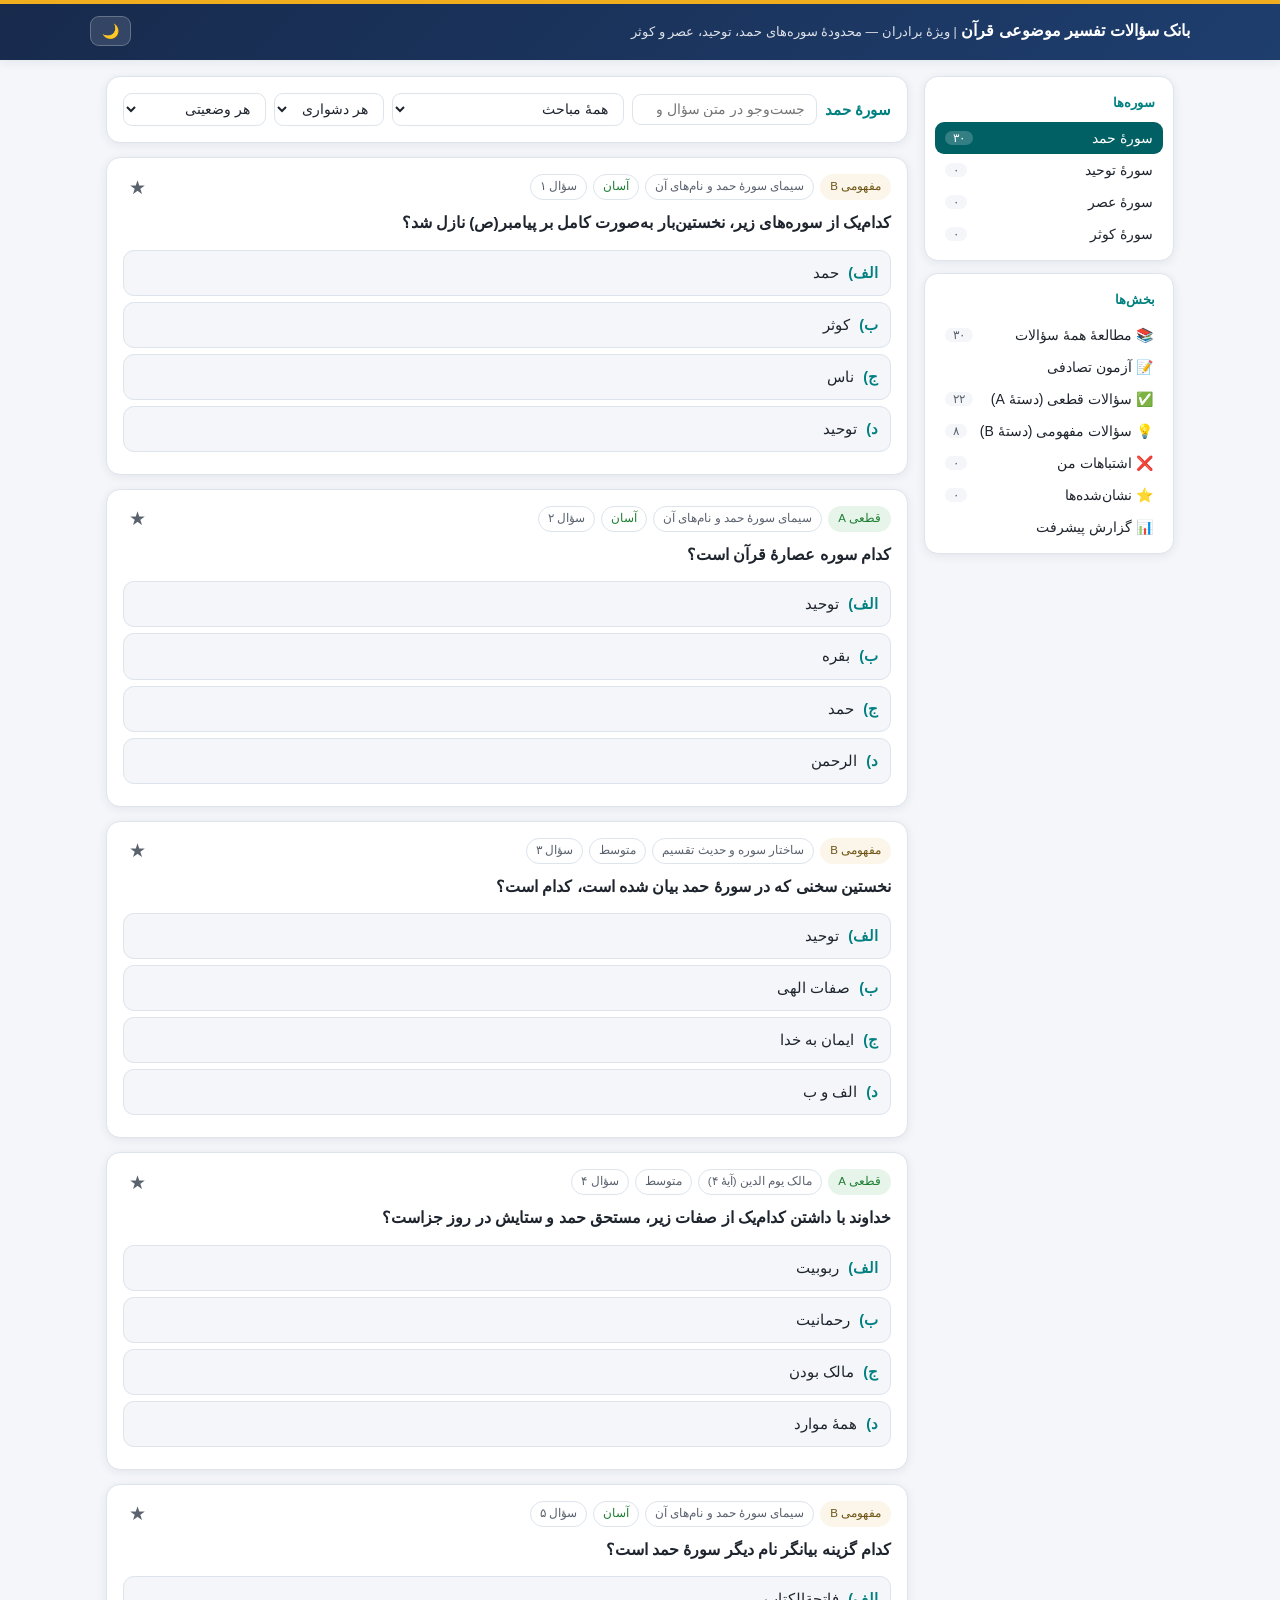
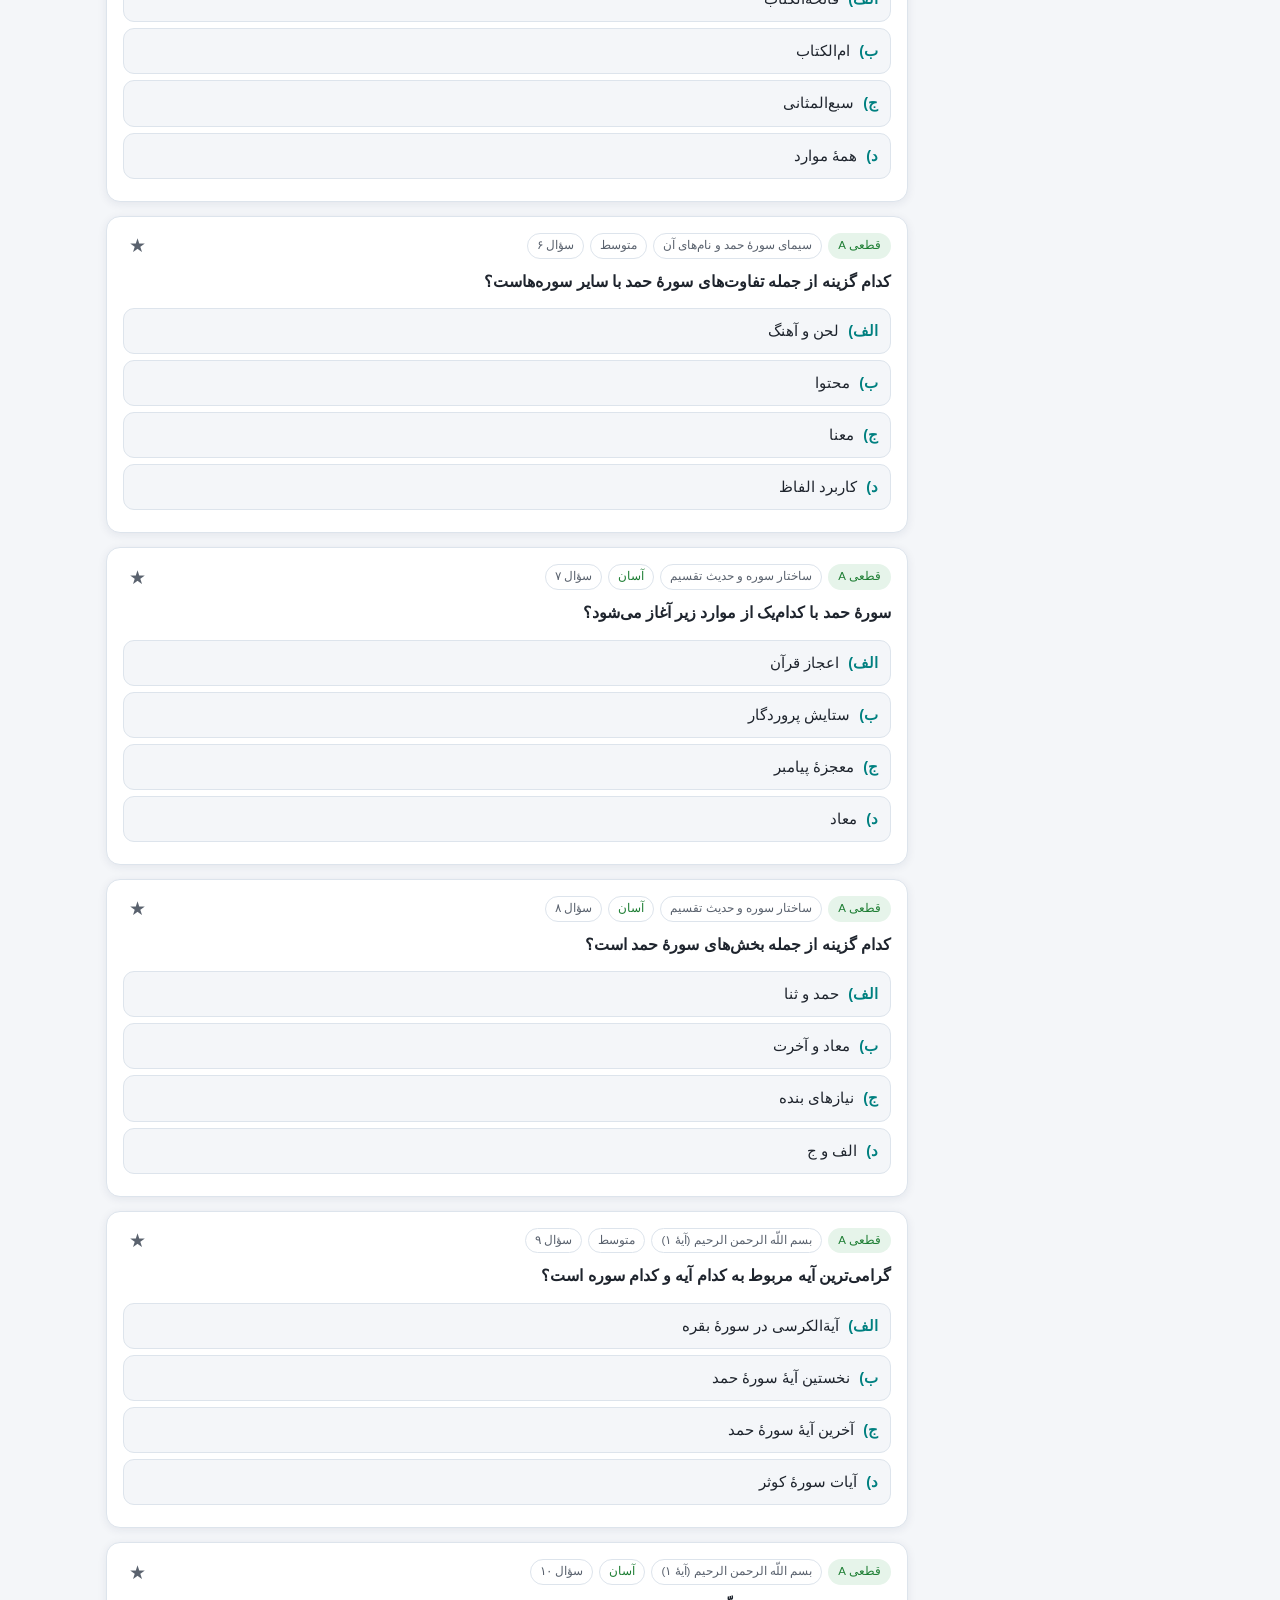
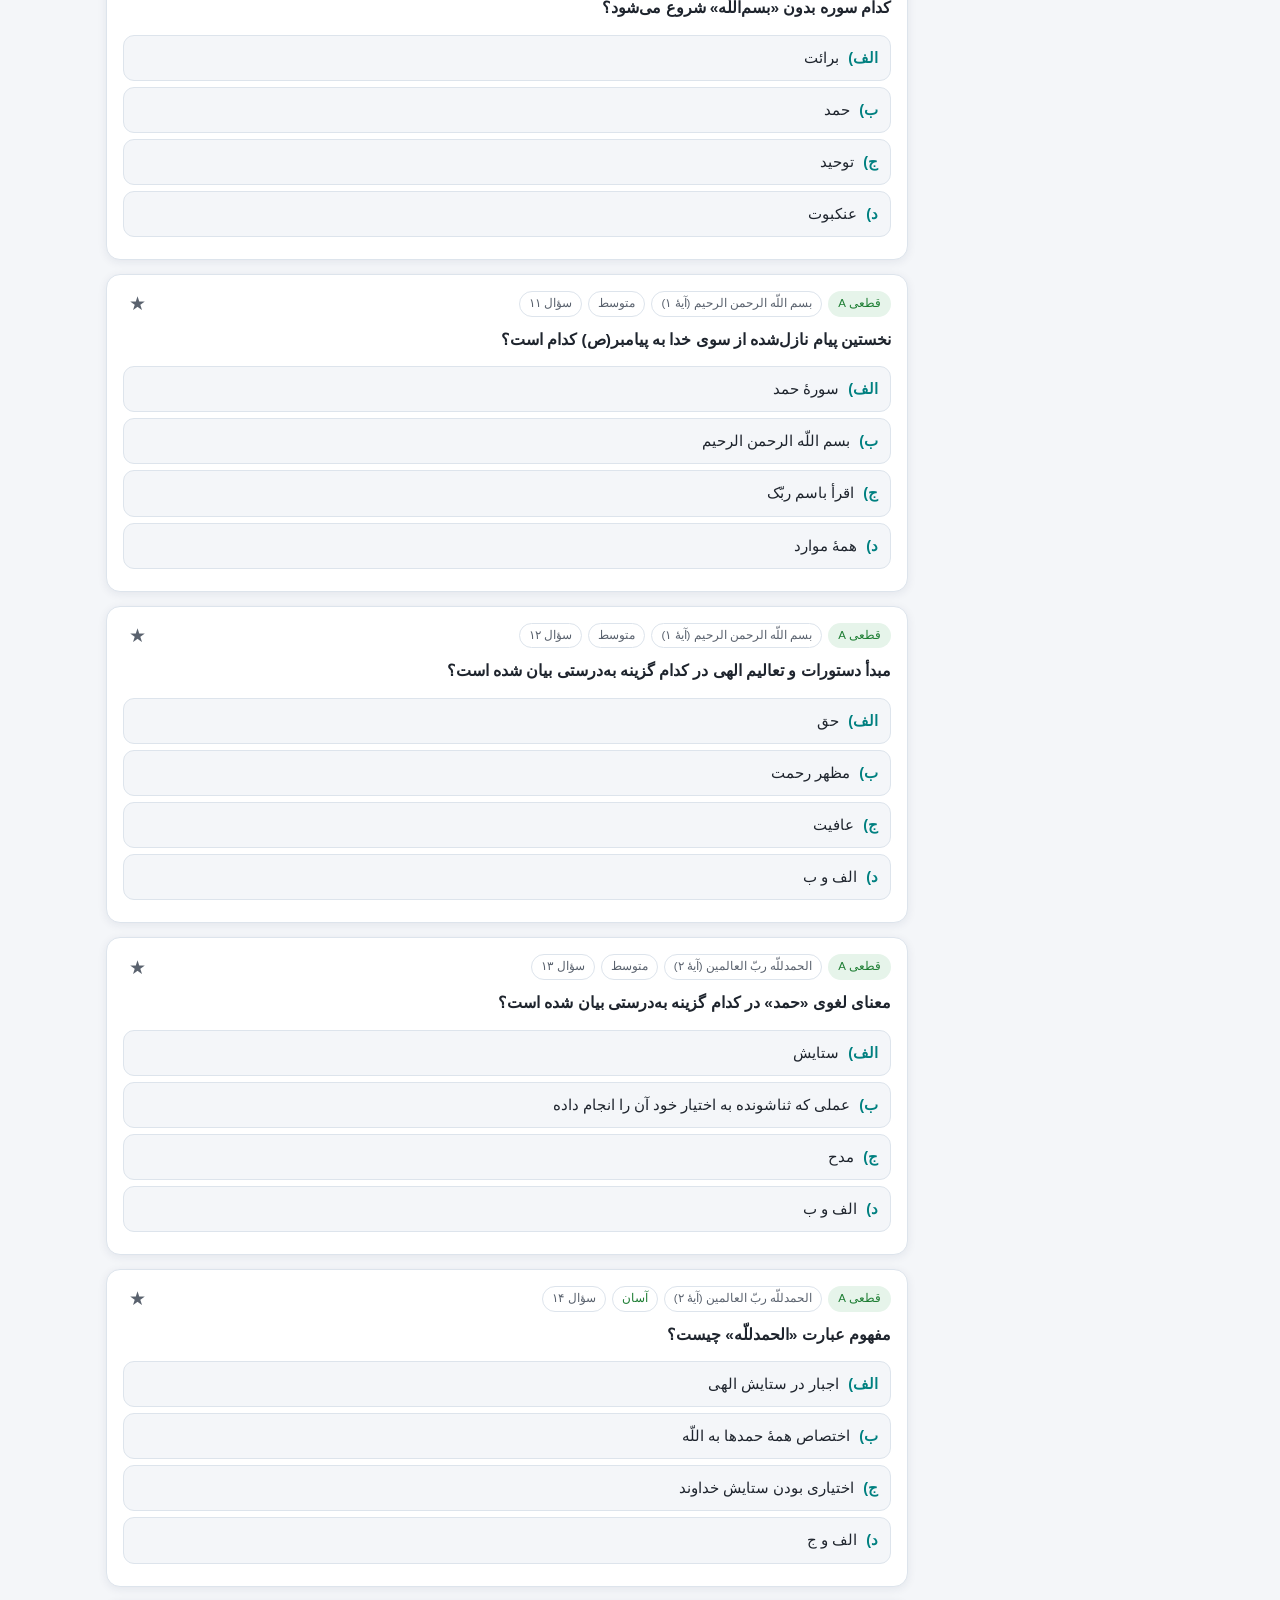
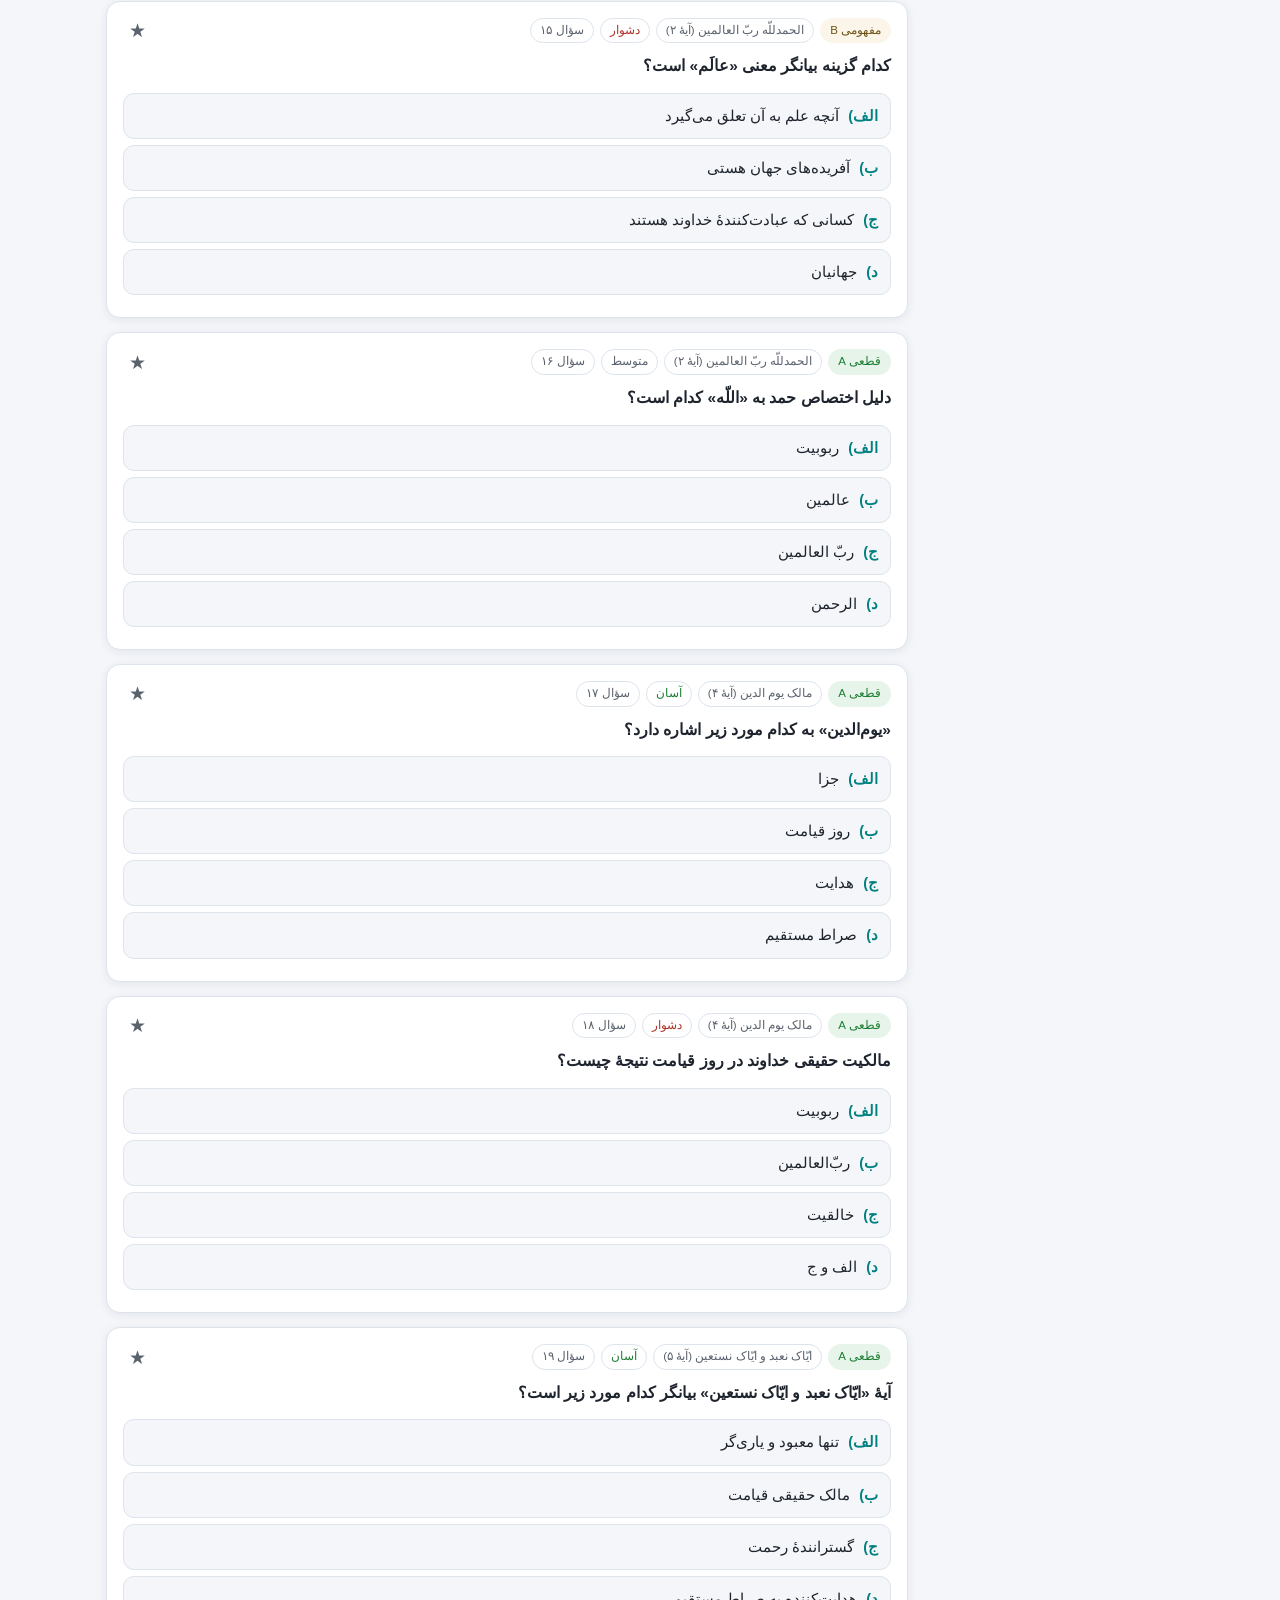
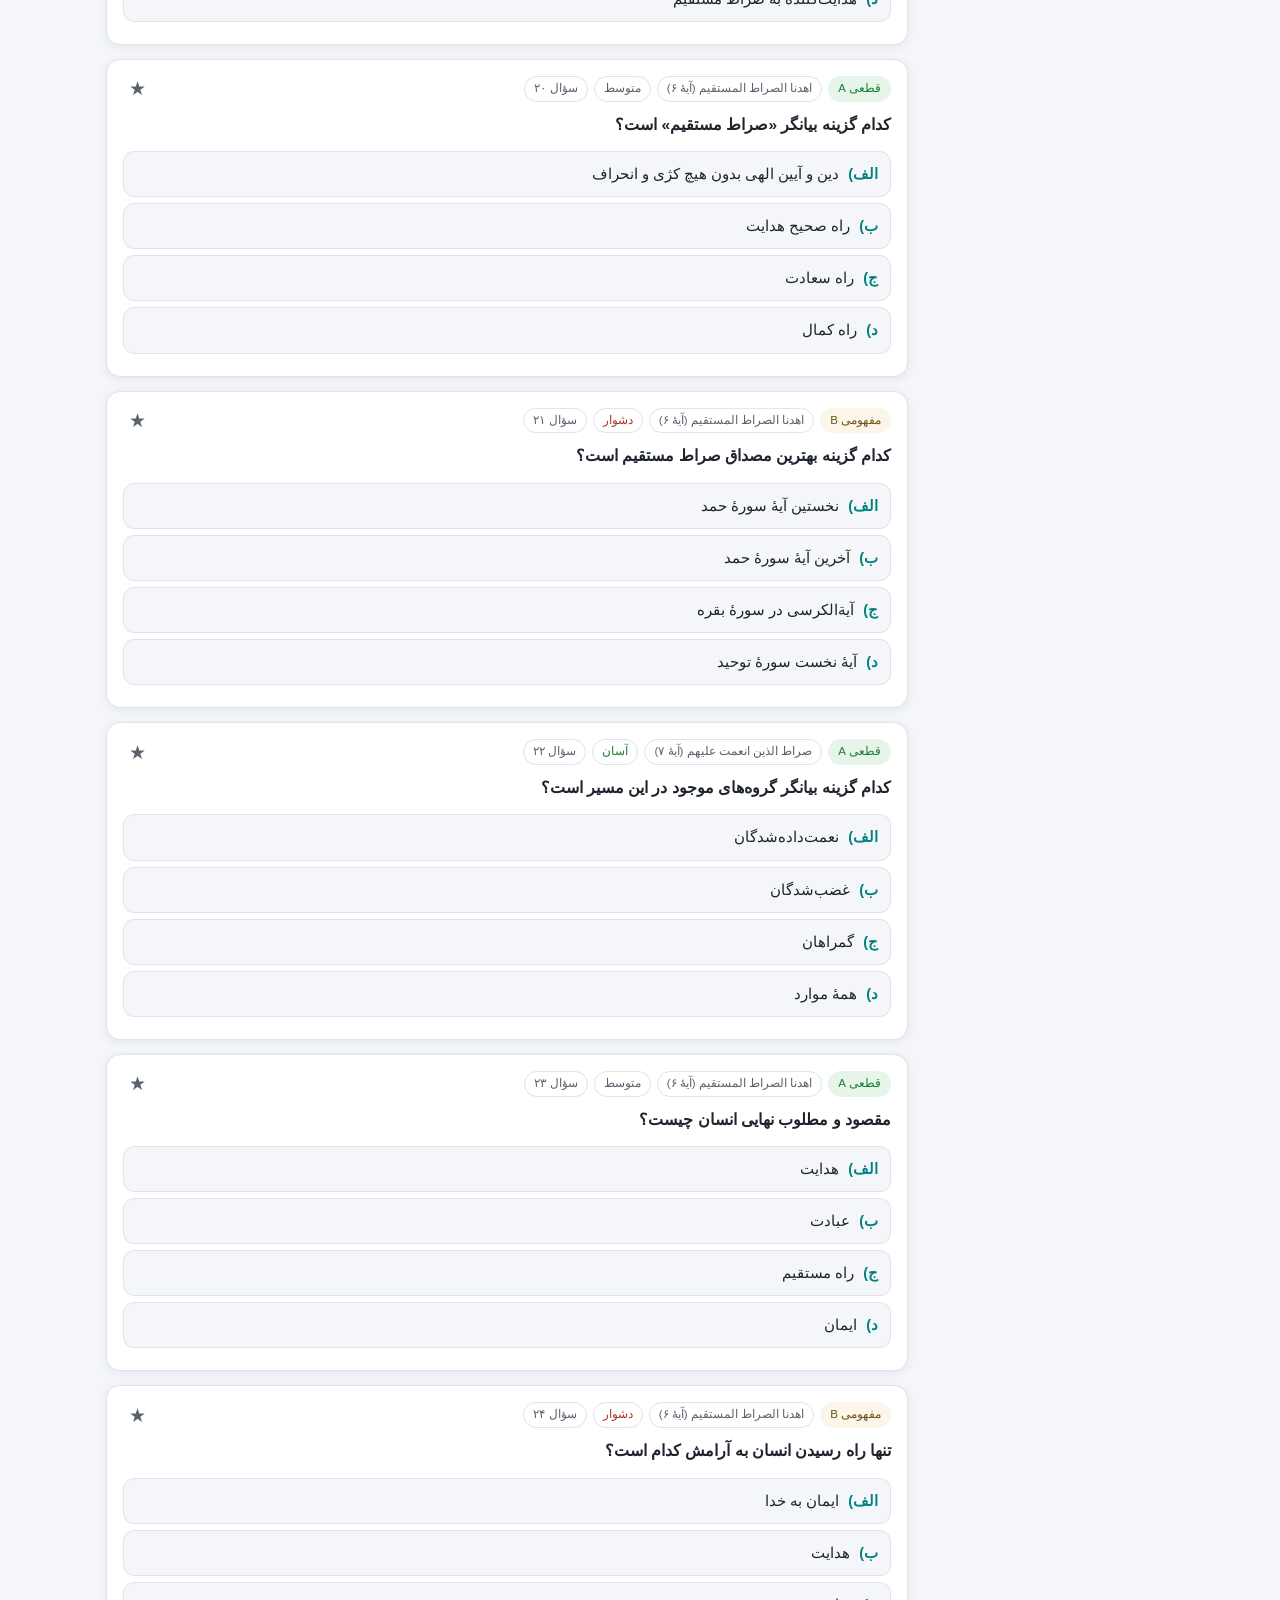
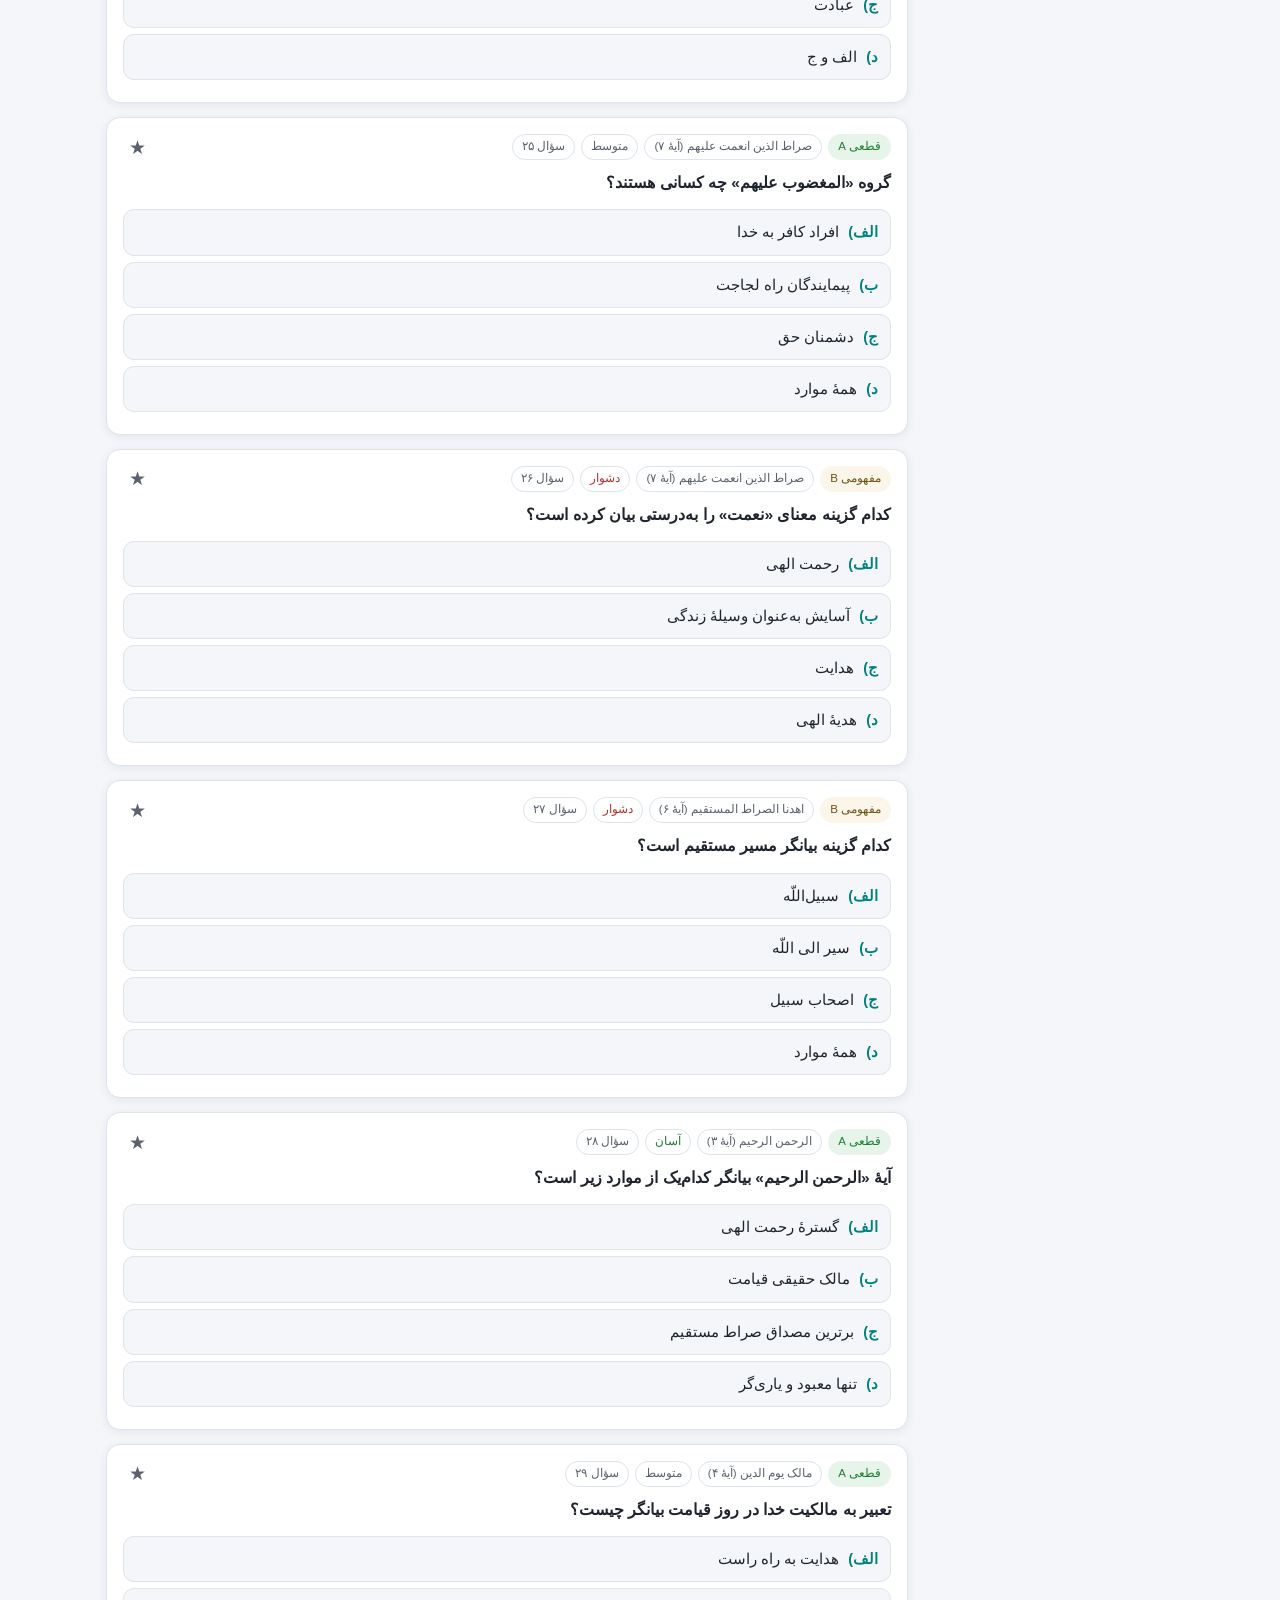
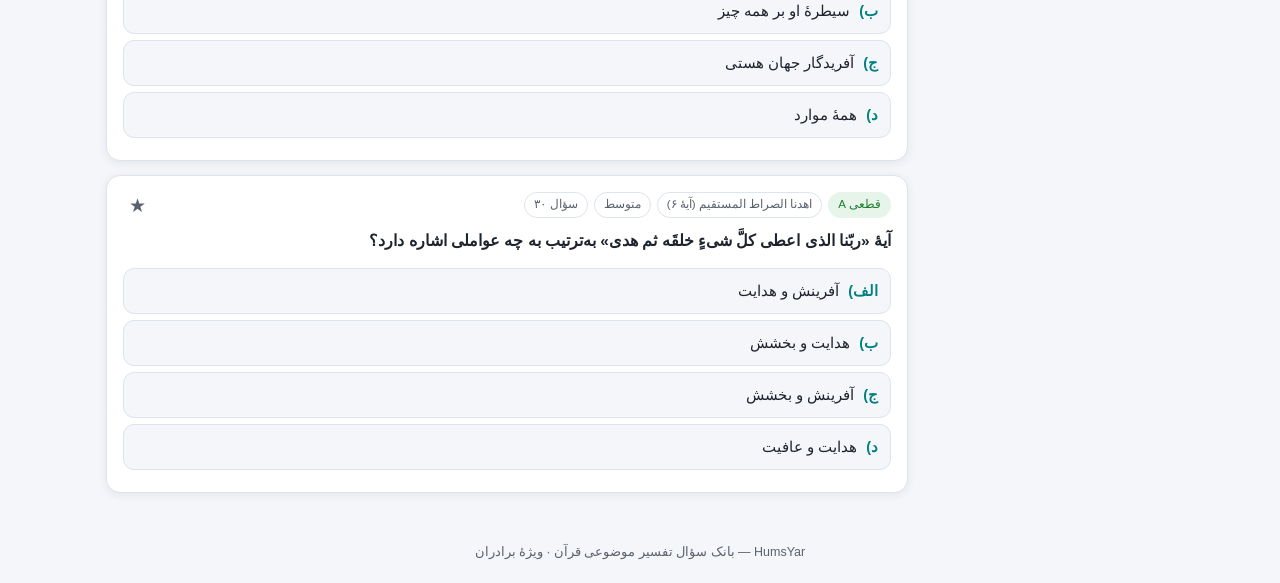
==== commit 01fe248a: "حذف ردپای منبع از خروجی‌های عمومی (HTML و PDFها) - حذف «منبع: Tafsir (2).pdf / درس، سؤال، صفحه»، «من" ====
--- a/Tafsir-Exam-Project/index.html
+++ b/Tafsir-Exam-Project/index.html
@@ -130,15 +130,15 @@
 
 <main id="main"></main>
 </div>
-<footer>HumsYar — بانک سؤال بر پایهٔ «Tafsir (2).pdf» و جزوهٔ تفسیر موضوعی قرآن (ویژهٔ برادران) · نسخهٔ ۱٫۰</footer>
-
-<script id="qdata" type="application/json">{"meta": {"title": "بانک سؤالات تفسیر موضوعی قرآن — ویژهٔ برادران", "version": "1.0", "generated": "2026-10-12", "source": "Tafsir (2).pdf — نمونه سوالات تستی کتاب تفسیر موضوعی قرآن کریم (۲۷۰ سؤال، ۹ درس)", "booklet": "جزوهٔ تفسیر موضوعی قرآن (ویژهٔ برادران) — بر اساس تفسیر نور", "scope": ["حمد", "توحید", "عصر", "کوثر"], "counts": {"source_total": 270, "accepted": 30, "accepted_A": 22, "accepted_B": 8, "excluded_C": 240, "duplicates": 0, "fabricated": 0}, "suras": [{"name": "حمد", "count": 30, "note": ""}, {"name": "توحید", "count": 0, "note": "در منبع Tafsir (2).pdf هیچ سؤالی دربارهٔ سورهٔ توحید وجود ندارد."}, {"name": "عصر", "count": 0, "note": "در منبع Tafsir (2).pdf هیچ سؤالی دربارهٔ سورهٔ عصر وجود ندارد."}, {"name": "کوثر", "count": 0, "note": "در منبع Tafsir (2).pdf هیچ سؤالی دربارهٔ سورهٔ کوثر وجود ندارد."}]}, "questions": [{"id": "HMD-01", "sura": "حمد", "category": "B", "topic": "سیمای سورهٔ حمد و نام‌های آن", "difficulty": "آسان", "question": "کدام‌یک از سوره‌های زیر، نخستین‌بار به‌صورت کامل بر پیامبر(ص) نازل شد؟", "options": [{"key": "الف", "text": "حمد"}, {"key": "ب", "text": "کوثر"}, {"key": "ج", "text": "ناس"}, {"key": "د", "text": "توحید"}], "answer": "الف", "explanation": {"reason": "بر اساس منبع سؤالات، سورهٔ حمد نخستین سوره‌ای است که یک‌جا و کامل بر پیامبر(ص) نازل شد؛ این نکته با جایگاه ویژهٔ حمد به‌عنوان «فاتحةالکتاب» و آغازگر قرآن هم‌خوان است.", "booklet_note": "جزوه: نام‌گذاری این سوره به «فاتحةالکتاب» توسط پیامبر اکرم(ص) انجام شد و به امر ایشان در آغاز کتاب قرار گرفت.", "source": "Tafsir (2).pdf — درس نهم، سؤال 1، ص 66 — جزوهٔ تفسیر موضوعی قرآن (ویژهٔ برادران)، ص ۳"}, "booklet_page": "۳", "source_qnum": 1, "source_page": 66, "validation": "پاسخنامهٔ منبع (در جزوه تصریح نشده)", "review_flag": false, "exam_source": {"status": "در منابع آزمون یافت نشد — مستند به پاسخنامهٔ منبع سؤالات", "evidence": ""}}, {"id": "HMD-02", "sura": "حمد", "category": "A", "topic": "سیمای سورهٔ حمد و نام‌های آن", "difficulty": "آسان", "question": "کدام سوره عصارهٔ قرآن است؟", "options": [{"key": "الف", "text": "توحید"}, {"key": "ب", "text": "بقره"}, {"key": "ج", "text": "حمد"}, {"key": "د", "text": "الرحمن"}], "answer": "ج", "explanation": {"reason": "به نقل ابن‌عباس، سورهٔ حمد «اساس قرآن» است و به روایت جابر از پیامبر(ص) بهترین سورهٔ قرآن است.", "booklet_note": "جزوه (پیام‌های بسم‌اللّه): «می‌گویند تمام قرآن در سورهٔ حمد، تمام حمد در بسم‌اللّه و تمام بسم‌اللّه در حرف باء خلاصه می‌شود.»", "source": "Tafsir (2).pdf — درس نهم، سؤال 2، ص 66 — جزوهٔ تفسیر موضوعی قرآن (ویژهٔ برادران)، ص ۳ و ۵"}, "booklet_page": "۳ و ۵", "source_qnum": 2, "source_page": 66, "validation": "جزوه + پاسخنامهٔ منبع", "review_flag": false, "exam_source": {"status": "تأیید مستقیم — متن پشتیبان عیناً در منبع آزمون موجود است", "evidence": "به نقل ابن‌عباس، سورهٔ حمد اساس قرآن است؛ بهترین سورهٔ قرآن است"}}, {"id": "HMD-03", "sura": "حمد", "category": "B", "topic": "ساختار سوره و حدیث تقسیم", "difficulty": "متوسط", "question": "نخستین سخنی که در سورهٔ حمد بیان شده است، کدام است؟", "options": [{"key": "الف", "text": "توحید"}, {"key": "ب", "text": "صفات الهی"}, {"key": "ج", "text": "ایمان به خدا"}, {"key": "د", "text": "الف و ب"}], "answer": "د", "explanation": {"reason": "سوره با «بسم اللّه الرحمن الرحیم» و «الحمدللّه ربّ العالمین» آغاز می‌شود که بیانگر توحید و صفات خداوند است.", "booklet_note": "جزوه (محتوای سوره): «صفات خداوند، مسئلهٔ معاد، شناخت و درخواست رهروی در راه حق، پذیرش حاکمیت و ربوبیت خداوند…»", "source": "Tafsir (2).pdf — درس نهم، سؤال 3، ص 66 — جزوهٔ تفسیر موضوعی قرآن (ویژهٔ برادران)، ص ۳"}, "booklet_page": "۳", "source_qnum": 3, "source_page": 66, "validation": "جزوه + پاسخنامهٔ منبع", "review_flag": false, "exam_source": {"status": "تأیید مفهومی — مضمون در منبع آزمون هست، تعبیر سؤال عیناً نیامده", "evidence": "آیات سورهٔ فاتحه اشاراتی دربارهٔ خداوند و صفات او، مسئلهٔ معاد و… دارد (تعبیر «نخستین سخن» عیناً نیامده)"}}, {"id": "HMD-04", "sura": "حمد", "category": "A", "topic": "مالک یوم الدین (آیهٔ ۴)", "difficulty": "متوسط", "question": "خداوند با داشتن کدام‌یک از صفات زیر، مستحق حمد و ستایش در روز جزاست؟", "options": [{"key": "الف", "text": "ربوبیت"}, {"key": "ب", "text": "رحمانیت"}, {"key": "ج", "text": "مالک بودن"}, {"key": "د", "text": "همهٔ موارد"}], "answer": "د", "explanation": {"reason": "خداوند از جهات مختلف قابل ستایش و عبادت است: ربوبیت (ربّ العالمین)، رحمت (الرحمن الرحیم) و مالکیت روز جزا (مالک یوم الدین).", "booklet_note": "جزوه (پیام ۱ آیهٔ ۴): «خداوند از جهات مختلف قابل عبادت است: به خاطر کمال ذات و صفاتش اللّه، به خاطر احسان و تربیتش ربّ العالمین، به خاطر امید به رحم و لطفش الرحمن الرحیم و به خاطر قدرت و هیبتش مالک یوم الدین.»", "source": "Tafsir (2).pdf — درس نهم، سؤال 4، ص 66 — جزوهٔ تفسیر موضوعی قرآن (ویژهٔ برادران)، ص ۸"}, "booklet_page": "۸", "source_qnum": 4, "source_page": 66, "validation": "جزوه + پاسخنامهٔ منبع", "review_flag": false, "exam_source": {"status": "تأیید مستقیم — متن پشتیبان عیناً در منبع آزمون موجود است", "evidence": "خداوند متعال از جهات مختلف قابل عبادت است و ما باید حمد و سپاس او را به‌جا آوریم"}}, {"id": "HMD-05", "sura": "حمد", "category": "B", "topic": "سیمای سورهٔ حمد و نام‌های آن", "difficulty": "آسان", "question": "کدام گزینه بیانگر نام دیگر سورهٔ حمد است؟", "options": [{"key": "الف", "text": "فاتحةالکتاب"}, {"key": "ب", "text": "ام‌الکتاب"}, {"key": "ج", "text": "سبع‌المثانی"}, {"key": "د", "text": "همهٔ موارد"}], "answer": "د", "explanation": {"reason": "سورهٔ حمد در منابع تفسیری سه نام مشهور دارد: فاتحةالکتاب، ام‌الکتاب و سبع‌المثانی.", "booklet_note": "جزوه فقط نام «فاتحةالکتاب» را آورده است؛ دو نام دیگر (ام‌الکتاب و سبع‌المثانی) در منبع سؤالات و تفاسیر مشهورند.", "source": "Tafsir (2).pdf — درس نهم، سؤال 5، ص 67 — جزوهٔ تفسیر موضوعی قرآن (ویژهٔ برادران)، ص ۳"}, "booklet_page": "۳", "source_qnum": 5, "source_page": 67, "validation": "پاسخنامهٔ منبع + تطبیق بخشی با جزوه", "review_flag": false, "exam_source": {"status": "در منابع آزمون یافت نشد — مستند به پاسخنامهٔ منبع سؤالات", "evidence": ""}}, {"id": "HMD-06", "sura": "حمد", "category": "A", "topic": "سیمای سورهٔ حمد و نام‌های آن", "difficulty": "متوسط", "question": "کدام گزینه از جمله تفاوت‌های سورهٔ حمد با سایر سوره‌هاست؟", "options": [{"key": "الف", "text": "لحن و آهنگ"}, {"key": "ب", "text": "محتوا"}, {"key": "ج", "text": "معنا"}, {"key": "د", "text": "کاربرد الفاظ"}], "answer": "الف", "explanation": {"reason": "تفاوت اصلی سورهٔ حمد در لحن آن است: این سوره کلام خداست اما به نیابت از بنده و با لحن دعا و اظهار عبودیت بیان می‌شود.", "booklet_note": "جزوه (نکتهٔ المیزان): «این روایت تأیید می‌کند که سورهٔ حمد کلام خدای سبحان است اما به نیابت از بنده‌اش… این سوره اصلاً برای عبادت قرار داده شده و در قرآن هیچ سوره‌ای نظیر آن نیست.»", "source": "Tafsir (2).pdf — درس نهم، سؤال 6، ص 67 — جزوهٔ تفسیر موضوعی قرآن (ویژهٔ برادران)، ص ۴"}, "booklet_page": "۴", "source_qnum": 6, "source_page": 67, "validation": "جزوه + پاسخنامهٔ منبع", "review_flag": false, "exam_source": {"status": "تأیید مستقیم — متن پشتیبان عیناً در منبع آزمون موجود است", "evidence": "این سوره کلام خدای سبحان است اما به نیابت از طرف بنده‌اش… در قرآن هیچ سوره‌ای نظیر آن نیست (المیزان)"}}, {"id": "HMD-07", "sura": "حمد", "category": "A", "topic": "ساختار سوره و حدیث تقسیم", "difficulty": "آسان", "question": "سورهٔ حمد با کدام‌یک از موارد زیر آغاز می‌شود؟", "options": [{"key": "الف", "text": "اعجاز قرآن"}, {"key": "ب", "text": "ستایش پروردگار"}, {"key": "ج", "text": "معجزهٔ پیامبر"}, {"key": "د", "text": "معاد"}], "answer": "ب", "explanation": {"reason": "سورهٔ حمد با ستایش پروردگار (بسم‌اللّه و الحمدللّه) آغاز می‌شود.", "booklet_note": "جزوه (نکته‌های آیهٔ ۵): «مراحل پرواز معنوی عبارت است از: ثنا، ارتباط و سپس دعا. اول سورهٔ حمد ثناست.»", "source": "Tafsir (2).pdf — درس نهم، سؤال 7، ص 67 — جزوهٔ تفسیر موضوعی قرآن (ویژهٔ برادران)، ص ۹"}, "booklet_page": "۹", "source_qnum": 7, "source_page": 67, "validation": "جزوه + پاسخنامهٔ منبع", "review_flag": false, "exam_source": {"status": "تأیید مستقیم — متن پشتیبان عیناً در منبع آزمون موجود است", "evidence": "مراحل پرواز معنوی عبارت است از: ثنا، ارتباط و سپس دعا؛ اول سورهٔ حمد ثناست"}}, {"id": "HMD-08", "sura": "حمد", "category": "A", "topic": "ساختار سوره و حدیث تقسیم", "difficulty": "آسان", "question": "کدام گزینه از جمله بخش‌های سورهٔ حمد است؟", "options": [{"key": "الف", "text": "حمد و ثنا"}, {"key": "ب", "text": "معاد و آخرت"}, {"key": "ج", "text": "نیازهای بنده"}, {"key": "د", "text": "الف و ج"}], "answer": "د", "explanation": {"reason": "سورهٔ حمد دو بخش دارد: نیمی حمد و ثنای الهی و نیمی خواسته‌ها و نیازهای بنده.", "booklet_note": "جزوه (حدیث قدسی): «من سورهٔ حمد را میان خود و بنده‌ام تقسیم کرده‌ام؛ نیمی از این سوره برای من و نیمی برای بندهٔ من است و هر چه بنده بخواهد، اجابت می‌شود.»", "source": "Tafsir (2).pdf — درس نهم، سؤال 8، ص 67 — جزوهٔ تفسیر موضوعی قرآن (ویژهٔ برادران)، ص ۳"}, "booklet_page": "۳", "source_qnum": 8, "source_page": 67, "validation": "جزوه + پاسخنامهٔ منبع", "review_flag": false, "exam_source": {"status": "تأیید مستقیم — متن پشتیبان عیناً در منبع آزمون موجود است", "evidence": "من سورهٔ حمد را میان خود و بنده‌ام تقسیم کرده‌ام؛ نیمی برای من و نیمی برای بندهٔ من است"}}, {"id": "HMD-09", "sura": "حمد", "category": "A", "topic": "بسم اللّه الرحمن الرحیم (آیهٔ ۱)", "difficulty": "متوسط", "question": "گرامی‌ترین آیه مربوط به کدام آیه و کدام سوره است؟", "options": [{"key": "الف", "text": "آیةالکرسی در سورهٔ بقره"}, {"key": "ب", "text": "نخستین آیهٔ سورهٔ حمد"}, {"key": "ج", "text": "آخرین آیهٔ سورهٔ حمد"}, {"key": "د", "text": "آیات سورهٔ کوثر"}], "answer": "ب", "explanation": {"reason": "گرامی‌ترین آیه، «بسم اللّه الرحمن الرحیم» یعنی نخستین آیهٔ سورهٔ حمد است.", "booklet_note": "جزوه: امام باقر(ع) دربارهٔ کسانی که بسم‌اللّه را در نماز نمی‌خواندند فرمود: «سَرَقوا اکرمَ آیة» — بهترین (گرامی‌ترین) آیهٔ قرآن را به سرقت بردند (بحار).", "source": "Tafsir (2).pdf — درس نهم، سؤال 9، ص 68 — جزوهٔ تفسیر موضوعی قرآن (ویژهٔ برادران)، ص ۵"}, "booklet_page": "۵", "source_qnum": 9, "source_page": 68, "validation": "جزوه + پاسخنامهٔ منبع", "review_flag": false, "exam_source": {"status": "تأیید مستقیم — متن پشتیبان عیناً در منبع آزمون موجود است", "evidence": "سَرَقوا اکرمَ آیة — بهترین آیهٔ قرآن را به سرقت بردند"}}, {"id": "HMD-10", "sura": "حمد", "category": "A", "topic": "بسم اللّه الرحمن الرحیم (آیهٔ ۱)", "difficulty": "آسان", "question": "کدام سوره بدون «بسم‌اللّه» شروع می‌شود؟", "options": [{"key": "الف", "text": "برائت"}, {"key": "ب", "text": "حمد"}, {"key": "ج", "text": "توحید"}, {"key": "د", "text": "عنکبوت"}], "answer": "الف", "explanation": {"reason": "تنها سورهٔ برائت (توبه) بدون بسم‌اللّه آغاز می‌شود.", "booklet_note": "جزوه: «تنها در آغاز سورهٔ برائت (توبه) بسم‌اللّه نیامده و به فرمودهٔ حضرت علی(ع) به این دلیل است که بسم‌اللّه کلمهٔ امان و رحمت است و با اعلام برائت از مشرکان سازگار نیست.»", "source": "Tafsir (2).pdf — درس نهم، سؤال 10، ص 68 — جزوهٔ تفسیر موضوعی قرآن (ویژهٔ برادران)، ص ۵"}, "booklet_page": "۵", "source_qnum": 10, "source_page": 68, "validation": "جزوه + پاسخنامهٔ منبع", "review_flag": false, "exam_source": {"status": "تأیید مستقیم — متن پشتیبان عیناً در منبع آزمون موجود است", "evidence": "تنها در آغاز سورهٔ برائت (توبه) بسم‌اللّه نیامده است"}}, {"id": "HMD-11", "sura": "حمد", "category": "A", "topic": "بسم اللّه الرحمن الرحیم (آیهٔ ۱)", "difficulty": "متوسط", "question": "نخستین پیام نازل‌شده از سوی خدا به پیامبر(ص) کدام است؟", "options": [{"key": "الف", "text": "سورهٔ حمد"}, {"key": "ب", "text": "بسم اللّه الرحمن الرحیم"}, {"key": "ج", "text": "اقرأ باسم ربّک"}, {"key": "د", "text": "همهٔ موارد"}], "answer": "ج", "explanation": {"reason": "نخستین پیام وحی، آیهٔ «اقرأ باسم ربّک» بود؛ رسالت پیامبر(ص) با نام خدا آغاز شد.", "booklet_note": "جزوه (پیام ۲ بسم‌اللّه): «رسالت پیامبر نیز با نام او آغاز شد: اقرأ باسم ربّک.»", "source": "Tafsir (2).pdf — درس نهم، سؤال 11، ص 68 — جزوهٔ تفسیر موضوعی قرآن (ویژهٔ برادران)، ص ۵"}, "booklet_page": "۵", "source_qnum": 11, "source_page": 68, "validation": "جزوه + پاسخنامهٔ منبع", "review_flag": false, "exam_source": {"status": "تأیید مستقیم — متن پشتیبان عیناً در منبع آزمون موجود است", "evidence": "رسالت پیامبر اکرم(ص) نیز با نام او آغاز گردید: اقرأ باسم ربک"}}, {"id": "HMD-12", "sura": "حمد", "category": "A", "topic": "بسم اللّه الرحمن الرحیم (آیهٔ ۱)", "difficulty": "متوسط", "question": "مبدأ دستورات و تعالیم الهی در کدام گزینه به‌درستی بیان شده است؟", "options": [{"key": "الف", "text": "حق"}, {"key": "ب", "text": "مظهر رحمت"}, {"key": "ج", "text": "عافیت"}, {"key": "د", "text": "الف و ب"}], "answer": "د", "explanation": {"reason": "آمدن بسم‌اللّه در آغاز سوره نشان می‌دهد تعالیم الهی از مبدأ حق و مظهر رحمت صادر شده است.", "booklet_note": "جزوه (پیام ۱ بسم‌اللّه): «آمدنش در آغاز سوره، رمز آن است که مطالب سوره از مبدأ حق و مظهر رحمت نازل شده است.»", "source": "Tafsir (2).pdf — درس نهم، سؤال 12، ص 68 — جزوهٔ تفسیر موضوعی قرآن (ویژهٔ برادران)، ص ۵"}, "booklet_page": "۵", "source_qnum": 12, "source_page": 68, "validation": "جزوه + پاسخنامهٔ منبع", "review_flag": false, "exam_source": {"status": "تأیید مستقیم — متن پشتیبان عیناً در منبع آزمون موجود است", "evidence": "بسم‌اللّه در آغاز سوره رمز آن است که مطالب سوره از مبدأ حق و مظهر رحمت نازل شده"}}, {"id": "HMD-13", "sura": "حمد", "category": "A", "topic": "الحمدللّه ربّ العالمین (آیهٔ ۲)", "difficulty": "متوسط", "question": "معنای لغوی «حمد» در کدام گزینه به‌درستی بیان شده است؟", "options": [{"key": "الف", "text": "ستایش"}, {"key": "ب", "text": "عملی که ثناشونده به اختیار خود آن را انجام داده"}, {"key": "ج", "text": "مدح"}, {"key": "د", "text": "الف و ب"}], "answer": "د", "explanation": {"reason": "حمد یعنی ستایش در برابر کار نیکی که به اختیار انجام شده باشد؛ ترکیبی از مدح و شکر.", "booklet_note": "جزوه: «مفهوم حمد ترکیبی از مدح و شکر است» و (پیام ۲ آیهٔ ۲): «حمد برای کارهای غیر اجباری است.»", "source": "Tafsir (2).pdf — درس نهم، سؤال 13، ص 69 — جزوهٔ تفسیر موضوعی قرآن (ویژهٔ برادران)، ص ۶–۷"}, "booklet_page": "۶–۷", "source_qnum": 13, "source_page": 69, "validation": "جزوه + پاسخنامهٔ منبع", "review_flag": false, "exam_source": {"status": "تأیید مستقیم — متن پشتیبان عیناً در منبع آزمون موجود است", "evidence": "حمد برای کارهای غیر اجباری است"}}, {"id": "HMD-14", "sura": "حمد", "category": "A", "topic": "الحمدللّه ربّ العالمین (آیهٔ ۲)", "difficulty": "آسان", "question": "مفهوم عبارت «الحمدللّه» چیست؟", "options": [{"key": "الف", "text": "اجبار در ستایش الهی"}, {"key": "ب", "text": "اختصاص همهٔ حمدها به اللّه"}, {"key": "ج", "text": "اختیاری بودن ستایش خداوند"}, {"key": "د", "text": "الف و ج"}], "answer": "ب", "explanation": {"reason": "الف و لام «الحمد» به معنای جنس و تمامِ ستایش است؛ یعنی همهٔ حمدها مخصوص خداست.", "booklet_note": "جزوه (پیام ۱ آیهٔ ۲): «همهٔ ستایش‌ها برای اوست. الحمدللّه (الف و لام به معنای تمام حمد و جنس ستایش است).»", "source": "Tafsir (2).pdf — درس نهم، سؤال 14، ص 69 — جزوهٔ تفسیر موضوعی قرآن (ویژهٔ برادران)، ص ۷"}, "booklet_page": "۷", "source_qnum": 14, "source_page": 69, "validation": "جزوه + پاسخنامهٔ منبع", "review_flag": false, "exam_source": {"status": "تأیید مستقیم — متن پشتیبان عیناً در منبع آزمون موجود است", "evidence": "الف و لام به معنای تمام حمد و جنس ستایش است"}}, {"id": "HMD-15", "sura": "حمد", "category": "B", "topic": "الحمدللّه ربّ العالمین (آیهٔ ۲)", "difficulty": "دشوار", "question": "کدام گزینه بیانگر معنی «عالَم» است؟", "options": [{"key": "الف", "text": "آنچه علم به آن تعلق می‌گیرد"}, {"key": "ب", "text": "آفریده‌های جهان هستی"}, {"key": "ج", "text": "کسانی که عبادت‌کنندهٔ خداوند هستند"}, {"key": "د", "text": "جهانیان"}], "answer": "الف", "explanation": {"reason": "طبق منبع سؤالات، «عالَم» از ریشهٔ علم، به معنای آن چیزی است که به آن علم تعلق می‌گیرد.", "booklet_note": "در جزوه معنای لغوی عالَم نیامده است؛ جزوه دربارهٔ «عالمین» می‌گوید: «مراد از عالمین یا انسان‌ها هستند یا همهٔ عوالم هستی.»", "source": "Tafsir (2).pdf — درس نهم، سؤال 15، ص 69 — جزوهٔ تفسیر موضوعی قرآن (ویژهٔ برادران)، ص ۷"}, "booklet_page": "۷", "source_qnum": 15, "source_page": 69, "validation": "پاسخنامهٔ منبع (در جزوه تصریح نشده)", "review_flag": true, "exam_source": {"status": "در منابع آزمون یافت نشد — مستند به پاسخنامهٔ منبع سؤالات", "evidence": ""}}, {"id": "HMD-16", "sura": "حمد", "category": "A", "topic": "الحمدللّه ربّ العالمین (آیهٔ ۲)", "difficulty": "متوسط", "question": "دلیل اختصاص حمد به «اللّه» کدام است؟", "options": [{"key": "الف", "text": "ربوبیت"}, {"key": "ب", "text": "عالمین"}, {"key": "ج", "text": "ربّ العالمین"}, {"key": "د", "text": "الرحمن"}], "answer": "ج", "explanation": {"reason": "دلیل اینکه همهٔ ستایش‌ها مخصوص خداست، در خود آیه آمده است: «ربّ العالمین» — پروردگاریِ او بر همهٔ جهانیان.", "booklet_note": "جزوه (پیام ۴ آیهٔ ۲): «دلیل ستایش ما، پروردگاری اوست. الحمدللّه ربّ العالمین.»", "source": "Tafsir (2).pdf — درس نهم، سؤال 16، ص 69 — جزوهٔ تفسیر موضوعی قرآن (ویژهٔ برادران)، ص ۷"}, "booklet_page": "۷", "source_qnum": 16, "source_page": 69, "validation": "جزوه + پاسخنامهٔ منبع", "review_flag": false, "exam_source": {"status": "تأیید مستقیم — متن پشتیبان عیناً در منبع آزمون موجود است", "evidence": "دلیل ستایش ما، پروردگاری اوست: الحمدللّه ربّ العالمین"}}, {"id": "HMD-17", "sura": "حمد", "category": "A", "topic": "مالک یوم الدین (آیهٔ ۴)", "difficulty": "آسان", "question": "«یوم‌الدین» به کدام مورد زیر اشاره دارد؟", "options": [{"key": "الف", "text": "جزا"}, {"key": "ب", "text": "روز قیامت"}, {"key": "ج", "text": "هدایت"}, {"key": "د", "text": "صراط مستقیم"}], "answer": "ب", "explanation": {"reason": "یوم‌الدین در قرآن به معنای روز قیامت است که روز کیفر و پاداش می‌باشد.", "booklet_note": "جزوه (نکته‌های آیهٔ ۴): «یوم الدین در قرآن به معنای روز قیامت است که روز کیفر و پاداش می‌باشد: یسئلون ایّان یوم الدین (ذاریات).»", "source": "Tafsir (2).pdf — درس نهم، سؤال 17، ص 70 — جزوهٔ تفسیر موضوعی قرآن (ویژهٔ برادران)، ص ۸"}, "booklet_page": "۸", "source_qnum": 17, "source_page": 70, "validation": "جزوه + پاسخنامهٔ منبع", "review_flag": false, "exam_source": {"status": "تأیید مستقیم — متن پشتیبان عیناً در منبع آزمون موجود است", "evidence": "یوم الدین در قرآن به معنای روز قیامت است که روز کیفر و پاداش می‌باشد"}}, {"id": "HMD-18", "sura": "حمد", "category": "A", "topic": "مالک یوم الدین (آیهٔ ۴)", "difficulty": "دشوار", "question": "مالکیت حقیقی خداوند در روز قیامت نتیجهٔ چیست؟", "options": [{"key": "الف", "text": "ربوبیت"}, {"key": "ب", "text": "ربّ‌العالمین"}, {"key": "ج", "text": "خالقیت"}, {"key": "د", "text": "الف و ج"}], "answer": "د", "explanation": {"reason": "مالکیت حقیقی خداوند از ربوبیت و خالقیت او سرچشمه می‌گیرد: هم آفرینش از اوست و هم تدبیر و پرورش.", "booklet_note": "جزوه: «ربّ به کسی گفته می‌شود که هم مالک و صاحب چیزی است و هم در رشد و پرورش آن نقش دارد… هم آفرینش از اوست و هم ادارهٔ آن» و (پیام ۲ آیهٔ ۴): «قیامت، پرتوی از ربوبیت اوست.»", "source": "Tafsir (2).pdf — درس نهم، سؤال 18، ص 70 — جزوهٔ تفسیر موضوعی قرآن (ویژهٔ برادران)، ص ۶ و ۸"}, "booklet_page": "۶ و ۸", "source_qnum": 18, "source_page": 70, "validation": "جزوه + پاسخنامهٔ منبع", "review_flag": false, "exam_source": {"status": "تأیید مستقیم — متن پشتیبان عیناً در منبع آزمون موجود است", "evidence": "قیامت، پرتوی از ربوبیت اوست"}}, {"id": "HMD-19", "sura": "حمد", "category": "A", "topic": "ایّاک نعبد و ایّاک نستعین (آیهٔ ۵)", "difficulty": "آسان", "question": "آیهٔ «ایّاک نعبد و ایّاک نستعین» بیانگر کدام مورد زیر است؟", "options": [{"key": "الف", "text": "تنها معبود و یاری‌گر"}, {"key": "ب", "text": "مالک حقیقی قیامت"}, {"key": "ج", "text": "گسترانندهٔ رحمت"}, {"key": "د", "text": "هدایت‌کننده به صراط مستقیم"}], "answer": "الف", "explanation": {"reason": "این آیه یعنی: تنها تو را می‌پرستیم و تنها از تو یاری می‌جوییم؛ خداوند تنها معبود و تنها یاری‌گر است.", "booklet_note": "جزوه (پیام ۲ آیهٔ ۵): «بندگی تنها در برابر خداوند رواست، نه دیگران. ایّاک نعبد.»", "source": "Tafsir (2).pdf — درس نهم، سؤال 19، ص 70 — جزوهٔ تفسیر موضوعی قرآن (ویژهٔ برادران)، ص ۹"}, "booklet_page": "۹", "source_qnum": 19, "source_page": 70, "validation": "جزوه + پاسخنامهٔ منبع", "review_flag": false, "exam_source": {"status": "تأیید مستقیم — متن پشتیبان عیناً در منبع آزمون موجود است", "evidence": "حدیث قدسی: بنده‌ام راست می‌گوید که تنها مرا پرستش می‌کند… تنها از من یاری خواسته"}}, {"id": "HMD-20", "sura": "حمد", "category": "A", "topic": "اهدنا الصراط المستقیم (آیهٔ ۶)", "difficulty": "متوسط", "question": "کدام گزینه بیانگر «صراط مستقیم» است؟", "options": [{"key": "الف", "text": "دین و آیین الهی بدون هیچ کژی و انحراف"}, {"key": "ب", "text": "راه صحیح هدایت"}, {"key": "ج", "text": "راه سعادت"}, {"key": "د", "text": "راه کمال"}], "answer": "الف", "explanation": {"reason": "خداوند دینِ پابرجا و استوار خود را راه مستقیم معرفی کرده است؛ راهی بدون انحراف به چپ و راست.", "booklet_note": "جزوه: «خداوند دینِ پابرجا و استوار خود را راه مستقیم معرفی می‌کند: قل انَّنی هَدانی ربّی الی صراطٍ مستقیم دیناً قِیَماً (انعام)» و «انحراف به چپ و راست گمراهی است و راه وسط، جادهٔ هدایت.»", "source": "Tafsir (2).pdf — درس نهم، سؤال 20، ص 70 — جزوهٔ تفسیر موضوعی قرآن (ویژهٔ برادران)، ص ۱۰–۱۱"}, "booklet_page": "۱۰–۱۱", "source_qnum": 20, "source_page": 70, "validation": "جزوه + پاسخنامهٔ منبع", "review_flag": false, "exam_source": {"status": "تأیید مستقیم — متن پشتیبان عیناً در منبع آزمون موجود است", "evidence": "خداوند دین پابرجا و استوار خود را راه مستقیم معرفی می‌کند: قل انّنی هدانی ربی الی صراطٍ مستقیم"}}, {"id": "HMD-21", "sura": "حمد", "category": "B", "topic": "اهدنا الصراط المستقیم (آیهٔ ۶)", "difficulty": "دشوار", "question": "کدام گزینه بهترین مصداق صراط مستقیم است؟", "options": [{"key": "الف", "text": "نخستین آیهٔ سورهٔ حمد"}, {"key": "ب", "text": "آخرین آیهٔ سورهٔ حمد"}, {"key": "ج", "text": "آیةالکرسی در سورهٔ بقره"}, {"key": "د", "text": "آیهٔ نخست سورهٔ توحید"}], "answer": "ب", "explanation": {"reason": "طبق منبع سؤالات، بهترین مصداق صراط مستقیم در آخرین آیهٔ سوره معرفی شده است: «صراط الذین انعمت علیهم» — راه نعمت‌یافتگان.", "booklet_note": "جزوه: راه مستقیم، راه نعمت‌یافتگان (انبیا، صدّیقین، شهدا و صالحین) است و امامان معصوم(ع) فرمودند: «راه مستقیم، ما هستیم» — نمونهٔ عینی راه مستقیم، رهبران آسمانی‌اند.", "source": "Tafsir (2).pdf — درس نهم، سؤال 21، ص 71 — جزوهٔ تفسیر موضوعی قرآن (ویژهٔ برادران)، ص ۱۰ و ۱۲"}, "booklet_page": "۱۰ و ۱۲", "source_qnum": 21, "source_page": 71, "validation": "پاسخنامهٔ منبع + هم‌سو با جزوه", "review_flag": false, "exam_source": {"status": "تأیید مفهومی — مضمون در منبع آزمون هست، تعبیر سؤال عیناً نیامده", "evidence": "امامان معصوم فرمودند: راه مستقیم ما هستیم — نمونهٔ عینی راه مستقیم (تعبیر «بهترین مصداق = آخرین آیه» عیناً نیامده)"}}, {"id": "HMD-22", "sura": "حمد", "category": "A", "topic": "صراط الذین انعمت علیهم (آیهٔ ۷)", "difficulty": "آسان", "question": "کدام گزینه بیانگر گروه‌های موجود در این مسیر است؟", "options": [{"key": "الف", "text": "نعمت‌داده‌شدگان"}, {"key": "ب", "text": "غضب‌شدگان"}, {"key": "ج", "text": "گمراهان"}, {"key": "د", "text": "همهٔ موارد"}], "answer": "د", "explanation": {"reason": "قرآن در آیهٔ پایانی سورهٔ حمد، مردم را به سه گروه تقسیم می‌کند.", "booklet_note": "جزوه (نکته‌های آیهٔ ۷): «قرآن مردم را سه دسته می‌کند: نعمت‌یافتگانِ ثابت‌قدم، غضب‌شدگان و گمراهان.»", "source": "Tafsir (2).pdf — درس نهم، سؤال 22، ص 71 — جزوهٔ تفسیر موضوعی قرآن (ویژهٔ برادران)، ص ۱۲"}, "booklet_page": "۱۲", "source_qnum": 22, "source_page": 71, "validation": "جزوه + پاسخنامهٔ منبع", "review_flag": false, "exam_source": {"status": "تأیید مستقیم — متن پشتیبان عیناً در منبع آزمون موجود است", "evidence": "قرآن مردم را به سه دسته تقسیم می‌نماید: نعمت‌یافتگان ثابت‌قدم، غضب‌شدگان و گمراهان"}}, {"id": "HMD-23", "sura": "حمد", "category": "A", "topic": "اهدنا الصراط المستقیم (آیهٔ ۶)", "difficulty": "متوسط", "question": "مقصود و مطلوب نهایی انسان چیست؟", "options": [{"key": "الف", "text": "هدایت"}, {"key": "ب", "text": "عبادت"}, {"key": "ج", "text": "راه مستقیم"}, {"key": "د", "text": "ایمان"}], "answer": "ج", "explanation": {"reason": "درخواست راه مستقیم، مهم‌ترین و نهایی‌ترین خواستهٔ انسان یکتاپرست است.", "booklet_note": "جزوه (پیام ۲ آیهٔ ۶): «درخواست هدایت به راه مستقیم، مهم‌ترین خواستهٔ یکتاپرستان است» و (پیام ۵): «بهترین نمونهٔ استعانت از خدا، درخواست راه مستقیم است.»", "source": "Tafsir (2).pdf — درس نهم، سؤال 23، ص 71 — جزوهٔ تفسیر موضوعی قرآن (ویژهٔ برادران)، ص ۱۱"}, "booklet_page": "۱۱", "source_qnum": 23, "source_page": 71, "validation": "جزوه + پاسخنامهٔ منبع", "review_flag": false, "exam_source": {"status": "تأیید مستقیم — متن پشتیبان عیناً در منبع آزمون موجود است", "evidence": "درخواست هدایت به راه مستقیم، مهم‌ترین خواستهٔ یکتاپرستان است"}}, {"id": "HMD-24", "sura": "حمد", "category": "B", "topic": "اهدنا الصراط المستقیم (آیهٔ ۶)", "difficulty": "دشوار", "question": "تنها راه رسیدن انسان به آرامش کدام است؟", "options": [{"key": "الف", "text": "ایمان به خدا"}, {"key": "ب", "text": "هدایت"}, {"key": "ج", "text": "عبادت"}, {"key": "د", "text": "الف و ج"}], "answer": "ب", "explanation": {"reason": "طبق پاسخنامهٔ منبع، آرامش حقیقی انسان تنها در پرتو هدایت الهی به دست می‌آید؛ هم‌سو با درخواست دائمی «اهدنا الصراط المستقیم».", "booklet_note": "این تعبیر عیناً در جزوه نیامده است؛ جزوه تأکید می‌کند انسان هم در انتخاب راه مستقیم و هم در تداوم آن باید هر لحظه از خدا کمک بگیرد.", "source": "Tafsir (2).pdf — درس نهم، سؤال 24، ص 71 — جزوهٔ تفسیر موضوعی قرآن (ویژهٔ برادران)، ص ۱۰"}, "booklet_page": "۱۰", "source_qnum": 24, "source_page": 71, "validation": "پاسخنامهٔ منبع (در جزوه تصریح نشده)", "review_flag": true, "exam_source": {"status": "در منابع آزمون یافت نشد — مستند به پاسخنامهٔ منبع سؤالات", "evidence": ""}}, {"id": "HMD-25", "sura": "حمد", "category": "A", "topic": "صراط الذین انعمت علیهم (آیهٔ ۷)", "difficulty": "متوسط", "question": "گروه «المغضوب علیهم» چه کسانی هستند؟", "options": [{"key": "الف", "text": "افراد کافر به خدا"}, {"key": "ب", "text": "پیمایندگان راه لجاجت"}, {"key": "ج", "text": "دشمنان حق"}, {"key": "د", "text": "همهٔ موارد"}], "answer": "د", "explanation": {"reason": "مغضوبان کسانی‌اند که از سر کفر، لجاجت و دشمنی با حق، دچار قهر و غضب الهی شده‌اند.", "booklet_note": "جزوه: «قرآن افرادی مانند فرعون، قارون و ابولهب و امت‌هایی همچون قوم عاد، ثمود و بنی‌اسرائیل را غضب‌شده معرفی می‌کند» — به سبب تحریف آیات، رباخواری و فرار از جهاد. منبع آزمون (تفسیر نور): «بنی‌اسرائیل مورد نعمت قرار گرفتند ولی در اثر ناسپاسی و لجاجت گرفتار غضب شدند.»", "source": "Tafsir (2).pdf — درس نهم، سؤال 25، ص 72 — جزوهٔ تفسیر موضوعی قرآن (ویژهٔ برادران)، ص ۱۲"}, "booklet_page": "۱۲", "source_qnum": 25, "source_page": 72, "validation": "جزوه + منبع آزمون + پاسخنامهٔ منبع", "review_flag": false, "exam_source": {"status": "تأیید مستقیم — متن پشتیبان عیناً در منبع آزمون موجود است", "evidence": "بنی‌اسرائیل در اثر ناسپاسی و لجاجت گرفتار غضب شدند؛ فرعون و قارون و ابولهب… غضب‌شدگان"}}, {"id": "HMD-26", "sura": "حمد", "category": "B", "topic": "صراط الذین انعمت علیهم (آیهٔ ۷)", "difficulty": "دشوار", "question": "کدام گزینه معنای «نعمت» را به‌درستی بیان کرده است؟", "options": [{"key": "الف", "text": "رحمت الهی"}, {"key": "ب", "text": "آسایش به‌عنوان وسیلهٔ زندگی"}, {"key": "ج", "text": "هدایت"}, {"key": "د", "text": "هدیهٔ الهی"}], "answer": "ب", "explanation": {"reason": "طبق منبع سؤالات، معنای لغوی نعمت، آسایش و وسیلهٔ زندگیِ خوش است.", "booklet_note": "توجه: جزوه دربارهٔ مصداق نعمت در آیه می‌گوید: «مراد از نعمت در انعمتَ علیهم نعمتِ هدایت است؛ زیرا در آیهٔ قبل سخن از هدایت بود و نعمت‌های مادی را کفار هم دارند.» این سؤال معنای لغوی را می‌پرسد؛ دو مطلب را خلط نکنید.", "source": "Tafsir (2).pdf — درس نهم، سؤال 26، ص 72 — جزوهٔ تفسیر موضوعی قرآن (ویژهٔ برادران)، ص ۱۲"}, "booklet_page": "۱۲", "source_qnum": 26, "source_page": 72, "validation": "پاسخنامهٔ منبع (در جزوه تصریح نشده)", "review_flag": true, "exam_source": {"status": "تأیید مفهومی — مضمون در منبع آزمون هست، تعبیر سؤال عیناً نیامده", "evidence": "مراد از نعمت در «انعمت علیهم» نعمتِ هدایت است (معنای لغوی «آسایش» در منبع آزمون نیامده؛ کلید صرفاً از پاسخنامه)"}}, {"id": "HMD-27", "sura": "حمد", "category": "B", "topic": "اهدنا الصراط المستقیم (آیهٔ ۶)", "difficulty": "دشوار", "question": "کدام گزینه بیانگر مسیر مستقیم است؟", "options": [{"key": "الف", "text": "سبیل‌اللّه"}, {"key": "ب", "text": "سیر الی اللّه"}, {"key": "ج", "text": "اصحاب سبیل"}, {"key": "د", "text": "همهٔ موارد"}], "answer": "ب", "explanation": {"reason": "طبق پاسخنامهٔ منبع، مسیر مستقیم همان «سیر الی اللّه» (حرکت به سوی خدا) است.", "booklet_note": "این تعبیر عیناً در جزوه نیامده، اما با مصادیق جزوه هم‌سوست: «راه خدا: انّ ربّی علی صراطٍ مستقیم» و «راه بندگی خدا: و أنِ اعبدونی هذا صراطٌ مستقیم.»", "source": "Tafsir (2).pdf — درس نهم، سؤال 27، ص 72 — جزوهٔ تفسیر موضوعی قرآن (ویژهٔ برادران)، ص ۱۰"}, "booklet_page": "۱۰", "source_qnum": 27, "source_page": 72, "validation": "پاسخنامهٔ منبع (در جزوه تصریح نشده)", "review_flag": true, "exam_source": {"status": "در منابع آزمون یافت نشد — مستند به پاسخنامهٔ منبع سؤالات", "evidence": ""}}, {"id": "HMD-28", "sura": "حمد", "category": "A", "topic": "الرحمن الرحیم (آیهٔ ۳)", "difficulty": "آسان", "question": "آیهٔ «الرحمن الرحیم» بیانگر کدام‌یک از موارد زیر است؟", "options": [{"key": "الف", "text": "گسترهٔ رحمت الهی"}, {"key": "ب", "text": "مالک حقیقی قیامت"}, {"key": "ج", "text": "برترین مصداق صراط مستقیم"}, {"key": "د", "text": "تنها معبود و یاری‌گر"}], "answer": "الف", "explanation": {"reason": "این آیه بیانگر رحمت فراگیر خداوند است که بر همه چیز سایه گسترده است.", "booklet_note": "جزوه (آیهٔ ۳ — رحمتِ فراگیر): «رحمت او بر همه چیز سایه گسترده است: و رحمتی وسعت کلَّ شیء (اعراف).»", "source": "Tafsir (2).pdf — درس نهم، سؤال 28، ص 72 — جزوهٔ تفسیر موضوعی قرآن (ویژهٔ برادران)، ص ۷–۸"}, "booklet_page": "۷–۸", "source_qnum": 28, "source_page": 72, "validation": "جزوه + پاسخنامهٔ منبع", "review_flag": false, "exam_source": {"status": "تأیید مستقیم — متن پشتیبان عیناً در منبع آزمون موجود است", "evidence": "رحمت او بر همه چیز سایه گسترده است: و رحمتی وسعت کلّ شیء"}}, {"id": "HMD-29", "sura": "حمد", "category": "A", "topic": "مالک یوم الدین (آیهٔ ۴)", "difficulty": "متوسط", "question": "تعبیر به مالکیت خدا در روز قیامت بیانگر چیست؟", "options": [{"key": "الف", "text": "هدایت به راه راست"}, {"key": "ب", "text": "سیطرهٔ او بر همه چیز"}, {"key": "ج", "text": "آفریدگار جهان هستی"}, {"key": "د", "text": "همهٔ موارد"}], "answer": "ب", "explanation": {"reason": "مالکیت خداوند حقیقی است و شامل احاطه و سلطنت بر همه چیز؛ در قیامت واسطه‌ها و اسباب قطع می‌شوند و حکم تنها با خداست.", "booklet_note": "جزوه (نکته‌های آیهٔ ۴): «مالکیت خداوند حقیقی است و شامل احاطه و سلطنت؛ برخلاف مالکیت‌های اعتباری» و «الأمرُ یومئذٍ للّه — آن روز حکم و فرمان تنها با خداست.»", "source": "Tafsir (2).pdf — درس نهم، سؤال 29، ص 73 — جزوهٔ تفسیر موضوعی قرآن (ویژهٔ برادران)، ص ۸"}, "booklet_page": "۸", "source_qnum": 29, "source_page": 73, "validation": "جزوه + پاسخنامهٔ منبع", "review_flag": false, "exam_source": {"status": "تأیید مستقیم — متن پشتیبان عیناً در منبع آزمون موجود است", "evidence": "مالکیت خداوند حقیقی است و شامل احاطه و سلطنت است"}}, {"id": "HMD-30", "sura": "حمد", "category": "A", "topic": "اهدنا الصراط المستقیم (آیهٔ ۶)", "difficulty": "متوسط", "question": "آیهٔ «ربّنا الذی اعطی کلَّ شیءٍ خلقَه ثم هدی» به‌ترتیب به چه عواملی اشاره دارد؟", "options": [{"key": "الف", "text": "آفرینش و هدایت"}, {"key": "ب", "text": "هدایت و بخشش"}, {"key": "ج", "text": "آفرینش و بخشش"}, {"key": "د", "text": "هدایت و عافیت"}], "answer": "الف", "explanation": {"reason": "«اعطی کلَّ شیءٍ خلقَه» یعنی به هر چیز آفرینشش را بخشید (آفرینش) و «ثم هدی» یعنی سپس هدایتش کرد (هدایت تکوینی).", "booklet_note": "جزوه (نکته‌های آیهٔ ۶): «هدایت تکوینی، نظیر هدایت زنبور عسل در ساختن کندو: ربُّنا الذی اعطی کلَّ شیءٍ خلقَه ثم هدی (طه).»", "source": "Tafsir (2).pdf — درس نهم، سؤال 30، ص 73 — جزوهٔ تفسیر موضوعی قرآن (ویژهٔ برادران)، ص ۱۰"}, "booklet_page": "۱۰", "source_qnum": 30, "source_page": 73, "validation": "جزوه + پاسخنامهٔ منبع", "review_flag": false, "exam_source": {"status": "تأیید مستقیم — متن پشتیبان عیناً در منبع آزمون موجود است", "evidence": "ربّنا الذی اعطی کلّ شیء خلقه ثم هدی — بیانگر هدایت تکوینی است"}}]}</script>
+<footer>HumsYar — بانک سؤال تفسیر موضوعی قرآن · ویژهٔ برادران</footer>
+
+<script id="qdata" type="application/json">{"meta": {"title": "بانک سؤالات تفسیر موضوعی قرآن — ویژهٔ برادران", "version": "1.0", "generated": "2026-10-12", "booklet": "جزوهٔ تفسیر موضوعی قرآن (ویژهٔ برادران)", "scope": ["حمد", "توحید", "عصر", "کوثر"], "suras": [{"name": "حمد", "count": 30, "note": ""}, {"name": "توحید", "count": 0, "note": "برای این سوره فعلاً سؤالی در بانک موجود نیست؛ برای مرور به جزوهٔ تفسیر موضوعی (ویژهٔ برادران) مراجعه کنید."}, {"name": "عصر", "count": 0, "note": "برای این سوره فعلاً سؤالی در بانک موجود نیست؛ برای مرور به جزوهٔ تفسیر موضوعی (ویژهٔ برادران) مراجعه کنید."}, {"name": "کوثر", "count": 0, "note": "برای این سوره فعلاً سؤالی در بانک موجود نیست؛ برای مرور به جزوهٔ تفسیر موضوعی (ویژهٔ برادران) مراجعه کنید."}]}, "questions": [{"id": "HMD-01", "sura": "حمد", "category": "B", "topic": "سیمای سورهٔ حمد و نام‌های آن", "difficulty": "آسان", "question": "کدام‌یک از سوره‌های زیر، نخستین‌بار به‌صورت کامل بر پیامبر(ص) نازل شد؟", "options": [{"key": "الف", "text": "حمد"}, {"key": "ب", "text": "کوثر"}, {"key": "ج", "text": "ناس"}, {"key": "د", "text": "توحید"}], "answer": "الف", "explanation": {"reason": "سورهٔ حمد نخستین سوره‌ای است که یک‌جا و کامل بر پیامبر(ص) نازل شد؛ این نکته با جایگاه ویژهٔ حمد به‌عنوان «فاتحةالکتاب» و آغازگر قرآن هم‌خوان است.", "booklet_note": "جزوه: نام‌گذاری این سوره به «فاتحةالکتاب» توسط پیامبر اکرم(ص) انجام شد و به امر ایشان در آغاز کتاب قرار گرفت."}, "booklet_page": "۳"}, {"id": "HMD-02", "sura": "حمد", "category": "A", "topic": "سیمای سورهٔ حمد و نام‌های آن", "difficulty": "آسان", "question": "کدام سوره عصارهٔ قرآن است؟", "options": [{"key": "الف", "text": "توحید"}, {"key": "ب", "text": "بقره"}, {"key": "ج", "text": "حمد"}, {"key": "د", "text": "الرحمن"}], "answer": "ج", "explanation": {"reason": "به نقل ابن‌عباس، سورهٔ حمد «اساس قرآن» است و به روایت جابر از پیامبر(ص) بهترین سورهٔ قرآن است.", "booklet_note": "جزوه (پیام‌های بسم‌اللّه): «می‌گویند تمام قرآن در سورهٔ حمد، تمام حمد در بسم‌اللّه و تمام بسم‌اللّه در حرف باء خلاصه می‌شود.»"}, "booklet_page": "۳ و ۵"}, {"id": "HMD-03", "sura": "حمد", "category": "B", "topic": "ساختار سوره و حدیث تقسیم", "difficulty": "متوسط", "question": "نخستین سخنی که در سورهٔ حمد بیان شده است، کدام است؟", "options": [{"key": "الف", "text": "توحید"}, {"key": "ب", "text": "صفات الهی"}, {"key": "ج", "text": "ایمان به خدا"}, {"key": "د", "text": "الف و ب"}], "answer": "د", "explanation": {"reason": "سوره با «بسم اللّه الرحمن الرحیم» و «الحمدللّه ربّ العالمین» آغاز می‌شود که بیانگر توحید و صفات خداوند است.", "booklet_note": "جزوه (محتوای سوره): «صفات خداوند، مسئلهٔ معاد، شناخت و درخواست رهروی در راه حق، پذیرش حاکمیت و ربوبیت خداوند…»"}, "booklet_page": "۳"}, {"id": "HMD-04", "sura": "حمد", "category": "A", "topic": "مالک یوم الدین (آیهٔ ۴)", "difficulty": "متوسط", "question": "خداوند با داشتن کدام‌یک از صفات زیر، مستحق حمد و ستایش در روز جزاست؟", "options": [{"key": "الف", "text": "ربوبیت"}, {"key": "ب", "text": "رحمانیت"}, {"key": "ج", "text": "مالک بودن"}, {"key": "د", "text": "همهٔ موارد"}], "answer": "د", "explanation": {"reason": "خداوند از جهات مختلف قابل ستایش و عبادت است: ربوبیت (ربّ العالمین)، رحمت (الرحمن الرحیم) و مالکیت روز جزا (مالک یوم الدین).", "booklet_note": "جزوه (پیام ۱ آیهٔ ۴): «خداوند از جهات مختلف قابل عبادت است: به خاطر کمال ذات و صفاتش اللّه، به خاطر احسان و تربیتش ربّ العالمین، به خاطر امید به رحم و لطفش الرحمن الرحیم و به خاطر قدرت و هیبتش مالک یوم الدین.»"}, "booklet_page": "۸"}, {"id": "HMD-05", "sura": "حمد", "category": "B", "topic": "سیمای سورهٔ حمد و نام‌های آن", "difficulty": "آسان", "question": "کدام گزینه بیانگر نام دیگر سورهٔ حمد است؟", "options": [{"key": "الف", "text": "فاتحةالکتاب"}, {"key": "ب", "text": "ام‌الکتاب"}, {"key": "ج", "text": "سبع‌المثانی"}, {"key": "د", "text": "همهٔ موارد"}], "answer": "د", "explanation": {"reason": "سورهٔ حمد در منابع تفسیری سه نام مشهور دارد: فاتحةالکتاب، ام‌الکتاب و سبع‌المثانی.", "booklet_note": "جزوه فقط نام «فاتحةالکتاب» را آورده است؛ دو نام دیگر (ام‌الکتاب و سبع‌المثانی) در تفاسیر مشهورند."}, "booklet_page": "۳"}, {"id": "HMD-06", "sura": "حمد", "category": "A", "topic": "سیمای سورهٔ حمد و نام‌های آن", "difficulty": "متوسط", "question": "کدام گزینه از جمله تفاوت‌های سورهٔ حمد با سایر سوره‌هاست؟", "options": [{"key": "الف", "text": "لحن و آهنگ"}, {"key": "ب", "text": "محتوا"}, {"key": "ج", "text": "معنا"}, {"key": "د", "text": "کاربرد الفاظ"}], "answer": "الف", "explanation": {"reason": "تفاوت اصلی سورهٔ حمد در لحن آن است: این سوره کلام خداست اما به نیابت از بنده و با لحن دعا و اظهار عبودیت بیان می‌شود.", "booklet_note": "جزوه (نکتهٔ المیزان): «این روایت تأیید می‌کند که سورهٔ حمد کلام خدای سبحان است اما به نیابت از بنده‌اش… این سوره اصلاً برای عبادت قرار داده شده و در قرآن هیچ سوره‌ای نظیر آن نیست.»"}, "booklet_page": "۴"}, {"id": "HMD-07", "sura": "حمد", "category": "A", "topic": "ساختار سوره و حدیث تقسیم", "difficulty": "آسان", "question": "سورهٔ حمد با کدام‌یک از موارد زیر آغاز می‌شود؟", "options": [{"key": "الف", "text": "اعجاز قرآن"}, {"key": "ب", "text": "ستایش پروردگار"}, {"key": "ج", "text": "معجزهٔ پیامبر"}, {"key": "د", "text": "معاد"}], "answer": "ب", "explanation": {"reason": "سورهٔ حمد با ستایش پروردگار (بسم‌اللّه و الحمدللّه) آغاز می‌شود.", "booklet_note": "جزوه (نکته‌های آیهٔ ۵): «مراحل پرواز معنوی عبارت است از: ثنا، ارتباط و سپس دعا. اول سورهٔ حمد ثناست.»"}, "booklet_page": "۹"}, {"id": "HMD-08", "sura": "حمد", "category": "A", "topic": "ساختار سوره و حدیث تقسیم", "difficulty": "آسان", "question": "کدام گزینه از جمله بخش‌های سورهٔ حمد است؟", "options": [{"key": "الف", "text": "حمد و ثنا"}, {"key": "ب", "text": "معاد و آخرت"}, {"key": "ج", "text": "نیازهای بنده"}, {"key": "د", "text": "الف و ج"}], "answer": "د", "explanation": {"reason": "سورهٔ حمد دو بخش دارد: نیمی حمد و ثنای الهی و نیمی خواسته‌ها و نیازهای بنده.", "booklet_note": "جزوه (حدیث قدسی): «من سورهٔ حمد را میان خود و بنده‌ام تقسیم کرده‌ام؛ نیمی از این سوره برای من و نیمی برای بندهٔ من است و هر چه بنده بخواهد، اجابت می‌شود.»"}, "booklet_page": "۳"}, {"id": "HMD-09", "sura": "حمد", "category": "A", "topic": "بسم اللّه الرحمن الرحیم (آیهٔ ۱)", "difficulty": "متوسط", "question": "گرامی‌ترین آیه مربوط به کدام آیه و کدام سوره است؟", "options": [{"key": "الف", "text": "آیةالکرسی در سورهٔ بقره"}, {"key": "ب", "text": "نخستین آیهٔ سورهٔ حمد"}, {"key": "ج", "text": "آخرین آیهٔ سورهٔ حمد"}, {"key": "د", "text": "آیات سورهٔ کوثر"}], "answer": "ب", "explanation": {"reason": "گرامی‌ترین آیه، «بسم اللّه الرحمن الرحیم» یعنی نخستین آیهٔ سورهٔ حمد است.", "booklet_note": "جزوه: امام باقر(ع) دربارهٔ کسانی که بسم‌اللّه را در نماز نمی‌خواندند فرمود: «سَرَقوا اکرمَ آیة» — بهترین (گرامی‌ترین) آیهٔ قرآن را به سرقت بردند (بحار)."}, "booklet_page": "۵"}, {"id": "HMD-10", "sura": "حمد", "category": "A", "topic": "بسم اللّه الرحمن الرحیم (آیهٔ ۱)", "difficulty": "آسان", "question": "کدام سوره بدون «بسم‌اللّه» شروع می‌شود؟", "options": [{"key": "الف", "text": "برائت"}, {"key": "ب", "text": "حمد"}, {"key": "ج", "text": "توحید"}, {"key": "د", "text": "عنکبوت"}], "answer": "الف", "explanation": {"reason": "تنها سورهٔ برائت (توبه) بدون بسم‌اللّه آغاز می‌شود.", "booklet_note": "جزوه: «تنها در آغاز سورهٔ برائت (توبه) بسم‌اللّه نیامده و به فرمودهٔ حضرت علی(ع) به این دلیل است که بسم‌اللّه کلمهٔ امان و رحمت است و با اعلام برائت از مشرکان سازگار نیست.»"}, "booklet_page": "۵"}, {"id": "HMD-11", "sura": "حمد", "category": "A", "topic": "بسم اللّه الرحمن الرحیم (آیهٔ ۱)", "difficulty": "متوسط", "question": "نخستین پیام نازل‌شده از سوی خدا به پیامبر(ص) کدام است؟", "options": [{"key": "الف", "text": "سورهٔ حمد"}, {"key": "ب", "text": "بسم اللّه الرحمن الرحیم"}, {"key": "ج", "text": "اقرأ باسم ربّک"}, {"key": "د", "text": "همهٔ موارد"}], "answer": "ج", "explanation": {"reason": "نخستین پیام وحی، آیهٔ «اقرأ باسم ربّک» بود؛ رسالت پیامبر(ص) با نام خدا آغاز شد.", "booklet_note": "جزوه (پیام ۲ بسم‌اللّه): «رسالت پیامبر نیز با نام او آغاز شد: اقرأ باسم ربّک.»"}, "booklet_page": "۵"}, {"id": "HMD-12", "sura": "حمد", "category": "A", "topic": "بسم اللّه الرحمن الرحیم (آیهٔ ۱)", "difficulty": "متوسط", "question": "مبدأ دستورات و تعالیم الهی در کدام گزینه به‌درستی بیان شده است؟", "options": [{"key": "الف", "text": "حق"}, {"key": "ب", "text": "مظهر رحمت"}, {"key": "ج", "text": "عافیت"}, {"key": "د", "text": "الف و ب"}], "answer": "د", "explanation": {"reason": "آمدن بسم‌اللّه در آغاز سوره نشان می‌دهد تعالیم الهی از مبدأ حق و مظهر رحمت صادر شده است.", "booklet_note": "جزوه (پیام ۱ بسم‌اللّه): «آمدنش در آغاز سوره، رمز آن است که مطالب سوره از مبدأ حق و مظهر رحمت نازل شده است.»"}, "booklet_page": "۵"}, {"id": "HMD-13", "sura": "حمد", "category": "A", "topic": "الحمدللّه ربّ العالمین (آیهٔ ۲)", "difficulty": "متوسط", "question": "معنای لغوی «حمد» در کدام گزینه به‌درستی بیان شده است؟", "options": [{"key": "الف", "text": "ستایش"}, {"key": "ب", "text": "عملی که ثناشونده به اختیار خود آن را انجام داده"}, {"key": "ج", "text": "مدح"}, {"key": "د", "text": "الف و ب"}], "answer": "د", "explanation": {"reason": "حمد یعنی ستایش در برابر کار نیکی که به اختیار انجام شده باشد؛ ترکیبی از مدح و شکر.", "booklet_note": "جزوه: «مفهوم حمد ترکیبی از مدح و شکر است» و (پیام ۲ آیهٔ ۲): «حمد برای کارهای غیر اجباری است.»"}, "booklet_page": "۶–۷"}, {"id": "HMD-14", "sura": "حمد", "category": "A", "topic": "الحمدللّه ربّ العالمین (آیهٔ ۲)", "difficulty": "آسان", "question": "مفهوم عبارت «الحمدللّه» چیست؟", "options": [{"key": "الف", "text": "اجبار در ستایش الهی"}, {"key": "ب", "text": "اختصاص همهٔ حمدها به اللّه"}, {"key": "ج", "text": "اختیاری بودن ستایش خداوند"}, {"key": "د", "text": "الف و ج"}], "answer": "ب", "explanation": {"reason": "الف و لام «الحمد» به معنای جنس و تمامِ ستایش است؛ یعنی همهٔ حمدها مخصوص خداست.", "booklet_note": "جزوه (پیام ۱ آیهٔ ۲): «همهٔ ستایش‌ها برای اوست. الحمدللّه (الف و لام به معنای تمام حمد و جنس ستایش است).»"}, "booklet_page": "۷"}, {"id": "HMD-15", "sura": "حمد", "category": "B", "topic": "الحمدللّه ربّ العالمین (آیهٔ ۲)", "difficulty": "دشوار", "question": "کدام گزینه بیانگر معنی «عالَم» است؟", "options": [{"key": "الف", "text": "آنچه علم به آن تعلق می‌گیرد"}, {"key": "ب", "text": "آفریده‌های جهان هستی"}, {"key": "ج", "text": "کسانی که عبادت‌کنندهٔ خداوند هستند"}, {"key": "د", "text": "جهانیان"}], "answer": "الف", "explanation": {"reason": "«عالَم» از ریشهٔ علم، به معنای آن چیزی است که به آن علم تعلق می‌گیرد.", "booklet_note": "در جزوه معنای لغوی عالَم نیامده است؛ جزوه دربارهٔ «عالمین» می‌گوید: «مراد از عالمین یا انسان‌ها هستند یا همهٔ عوالم هستی.»"}, "booklet_page": "۷"}, {"id": "HMD-16", "sura": "حمد", "category": "A", "topic": "الحمدللّه ربّ العالمین (آیهٔ ۲)", "difficulty": "متوسط", "question": "دلیل اختصاص حمد به «اللّه» کدام است؟", "options": [{"key": "الف", "text": "ربوبیت"}, {"key": "ب", "text": "عالمین"}, {"key": "ج", "text": "ربّ العالمین"}, {"key": "د", "text": "الرحمن"}], "answer": "ج", "explanation": {"reason": "دلیل اینکه همهٔ ستایش‌ها مخصوص خداست، در خود آیه آمده است: «ربّ العالمین» — پروردگاریِ او بر همهٔ جهانیان.", "booklet_note": "جزوه (پیام ۴ آیهٔ ۲): «دلیل ستایش ما، پروردگاری اوست. الحمدللّه ربّ العالمین.»"}, "booklet_page": "۷"}, {"id": "HMD-17", "sura": "حمد", "category": "A", "topic": "مالک یوم الدین (آیهٔ ۴)", "difficulty": "آسان", "question": "«یوم‌الدین» به کدام مورد زیر اشاره دارد؟", "options": [{"key": "الف", "text": "جزا"}, {"key": "ب", "text": "روز قیامت"}, {"key": "ج", "text": "هدایت"}, {"key": "د", "text": "صراط مستقیم"}], "answer": "ب", "explanation": {"reason": "یوم‌الدین در قرآن به معنای روز قیامت است که روز کیفر و پاداش می‌باشد.", "booklet_note": "جزوه (نکته‌های آیهٔ ۴): «یوم الدین در قرآن به معنای روز قیامت است که روز کیفر و پاداش می‌باشد: یسئلون ایّان یوم الدین (ذاریات).»"}, "booklet_page": "۸"}, {"id": "HMD-18", "sura": "حمد", "category": "A", "topic": "مالک یوم الدین (آیهٔ ۴)", "difficulty": "دشوار", "question": "مالکیت حقیقی خداوند در روز قیامت نتیجهٔ چیست؟", "options": [{"key": "الف", "text": "ربوبیت"}, {"key": "ب", "text": "ربّ‌العالمین"}, {"key": "ج", "text": "خالقیت"}, {"key": "د", "text": "الف و ج"}], "answer": "د", "explanation": {"reason": "مالکیت حقیقی خداوند از ربوبیت و خالقیت او سرچشمه می‌گیرد: هم آفرینش از اوست و هم تدبیر و پرورش.", "booklet_note": "جزوه: «ربّ به کسی گفته می‌شود که هم مالک و صاحب چیزی است و هم در رشد و پرورش آن نقش دارد… هم آفرینش از اوست و هم ادارهٔ آن» و (پیام ۲ آیهٔ ۴): «قیامت، پرتوی از ربوبیت اوست.»"}, "booklet_page": "۶ و ۸"}, {"id": "HMD-19", "sura": "حمد", "category": "A", "topic": "ایّاک نعبد و ایّاک نستعین (آیهٔ ۵)", "difficulty": "آسان", "question": "آیهٔ «ایّاک نعبد و ایّاک نستعین» بیانگر کدام مورد زیر است؟", "options": [{"key": "الف", "text": "تنها معبود و یاری‌گر"}, {"key": "ب", "text": "مالک حقیقی قیامت"}, {"key": "ج", "text": "گسترانندهٔ رحمت"}, {"key": "د", "text": "هدایت‌کننده به صراط مستقیم"}], "answer": "الف", "explanation": {"reason": "این آیه یعنی: تنها تو را می‌پرستیم و تنها از تو یاری می‌جوییم؛ خداوند تنها معبود و تنها یاری‌گر است.", "booklet_note": "جزوه (پیام ۲ آیهٔ ۵): «بندگی تنها در برابر خداوند رواست، نه دیگران. ایّاک نعبد.»"}, "booklet_page": "۹"}, {"id": "HMD-20", "sura": "حمد", "category": "A", "topic": "اهدنا الصراط المستقیم (آیهٔ ۶)", "difficulty": "متوسط", "question": "کدام گزینه بیانگر «صراط مستقیم» است؟", "options": [{"key": "الف", "text": "دین و آیین الهی بدون هیچ کژی و انحراف"}, {"key": "ب", "text": "راه صحیح هدایت"}, {"key": "ج", "text": "راه سعادت"}, {"key": "د", "text": "راه کمال"}], "answer": "الف", "explanation": {"reason": "خداوند دینِ پابرجا و استوار خود را راه مستقیم معرفی کرده است؛ راهی بدون انحراف به چپ و راست.", "booklet_note": "جزوه: «خداوند دینِ پابرجا و استوار خود را راه مستقیم معرفی می‌کند: قل انَّنی هَدانی ربّی الی صراطٍ مستقیم دیناً قِیَماً (انعام)» و «انحراف به چپ و راست گمراهی است و راه وسط، جادهٔ هدایت.»"}, "booklet_page": "۱۰–۱۱"}, {"id": "HMD-21", "sura": "حمد", "category": "B", "topic": "اهدنا الصراط المستقیم (آیهٔ ۶)", "difficulty": "دشوار", "question": "کدام گزینه بهترین مصداق صراط مستقیم است؟", "options": [{"key": "الف", "text": "نخستین آیهٔ سورهٔ حمد"}, {"key": "ب", "text": "آخرین آیهٔ سورهٔ حمد"}, {"key": "ج", "text": "آیةالکرسی در سورهٔ بقره"}, {"key": "د", "text": "آیهٔ نخست سورهٔ توحید"}], "answer": "ب", "explanation": {"reason": "بهترین مصداق صراط مستقیم در آخرین آیهٔ سوره معرفی شده است: «صراط الذین انعمت علیهم» — راه نعمت‌یافتگان.", "booklet_note": "جزوه: راه مستقیم، راه نعمت‌یافتگان (انبیا، صدّیقین، شهدا و صالحین) است و امامان معصوم(ع) فرمودند: «راه مستقیم، ما هستیم» — نمونهٔ عینی راه مستقیم، رهبران آسمانی‌اند."}, "booklet_page": "۱۰ و ۱۲"}, {"id": "HMD-22", "sura": "حمد", "category": "A", "topic": "صراط الذین انعمت علیهم (آیهٔ ۷)", "difficulty": "آسان", "question": "کدام گزینه بیانگر گروه‌های موجود در این مسیر است؟", "options": [{"key": "الف", "text": "نعمت‌داده‌شدگان"}, {"key": "ب", "text": "غضب‌شدگان"}, {"key": "ج", "text": "گمراهان"}, {"key": "د", "text": "همهٔ موارد"}], "answer": "د", "explanation": {"reason": "قرآن در آیهٔ پایانی سورهٔ حمد، مردم را به سه گروه تقسیم می‌کند.", "booklet_note": "جزوه (نکته‌های آیهٔ ۷): «قرآن مردم را سه دسته می‌کند: نعمت‌یافتگانِ ثابت‌قدم، غضب‌شدگان و گمراهان.»"}, "booklet_page": "۱۲"}, {"id": "HMD-23", "sura": "حمد", "category": "A", "topic": "اهدنا الصراط المستقیم (آیهٔ ۶)", "difficulty": "متوسط", "question": "مقصود و مطلوب نهایی انسان چیست؟", "options": [{"key": "الف", "text": "هدایت"}, {"key": "ب", "text": "عبادت"}, {"key": "ج", "text": "راه مستقیم"}, {"key": "د", "text": "ایمان"}], "answer": "ج", "explanation": {"reason": "درخواست راه مستقیم، مهم‌ترین و نهایی‌ترین خواستهٔ انسان یکتاپرست است.", "booklet_note": "جزوه (پیام ۲ آیهٔ ۶): «درخواست هدایت به راه مستقیم، مهم‌ترین خواستهٔ یکتاپرستان است» و (پیام ۵): «بهترین نمونهٔ استعانت از خدا، درخواست راه مستقیم است.»"}, "booklet_page": "۱۱"}, {"id": "HMD-24", "sura": "حمد", "category": "B", "topic": "اهدنا الصراط المستقیم (آیهٔ ۶)", "difficulty": "دشوار", "question": "تنها راه رسیدن انسان به آرامش کدام است؟", "options": [{"key": "الف", "text": "ایمان به خدا"}, {"key": "ب", "text": "هدایت"}, {"key": "ج", "text": "عبادت"}, {"key": "د", "text": "الف و ج"}], "answer": "ب", "explanation": {"reason": "آرامش حقیقی انسان تنها در پرتو هدایت الهی به دست می‌آید و با درخواست دائمی «اهدنا الصراط المستقیم» هم‌سوست.", "booklet_note": "این تعبیر عیناً در جزوه نیامده است؛ جزوه تأکید می‌کند انسان هم در انتخاب راه مستقیم و هم در تداوم آن باید هر لحظه از خدا کمک بگیرد."}, "booklet_page": "۱۰"}, {"id": "HMD-25", "sura": "حمد", "category": "A", "topic": "صراط الذین انعمت علیهم (آیهٔ ۷)", "difficulty": "متوسط", "question": "گروه «المغضوب علیهم» چه کسانی هستند؟", "options": [{"key": "الف", "text": "افراد کافر به خدا"}, {"key": "ب", "text": "پیمایندگان راه لجاجت"}, {"key": "ج", "text": "دشمنان حق"}, {"key": "د", "text": "همهٔ موارد"}], "answer": "د", "explanation": {"reason": "مغضوبان کسانی‌اند که از سر کفر، لجاجت و دشمنی با حق، دچار قهر و غضب الهی شده‌اند.", "booklet_note": "جزوه: «قرآن افرادی مانند فرعون، قارون و ابولهب و امت‌هایی همچون قوم عاد، ثمود و بنی‌اسرائیل را غضب‌شده معرفی می‌کند» — به سبب تحریف آیات، رباخواری و فرار از جهاد. همچنین در تفاسیر آمده است: «بنی‌اسرائیل مورد نعمت قرار گرفتند ولی در اثر ناسپاسی و لجاجت گرفتار غضب شدند.»"}, "booklet_page": "۱۲"}, {"id": "HMD-26", "sura": "حمد", "category": "B", "topic": "صراط الذین انعمت علیهم (آیهٔ ۷)", "difficulty": "دشوار", "question": "کدام گزینه معنای «نعمت» را به‌درستی بیان کرده است؟", "options": [{"key": "الف", "text": "رحمت الهی"}, {"key": "ب", "text": "آسایش به‌عنوان وسیلهٔ زندگی"}, {"key": "ج", "text": "هدایت"}, {"key": "د", "text": "هدیهٔ الهی"}], "answer": "ب", "explanation": {"reason": "معنای لغوی نعمت، آسایش و وسیلهٔ زندگیِ خوش است.", "booklet_note": "توجه: جزوه دربارهٔ مصداق نعمت در آیه می‌گوید: «مراد از نعمت در انعمتَ علیهم نعمتِ هدایت است؛ زیرا در آیهٔ قبل سخن از هدایت بود و نعمت‌های مادی را کفار هم دارند.» این سؤال معنای لغوی را می‌پرسد؛ دو مطلب را خلط نکنید."}, "booklet_page": "۱۲"}, {"id": "HMD-27", "sura": "حمد", "category": "B", "topic": "اهدنا الصراط المستقیم (آیهٔ ۶)", "difficulty": "دشوار", "question": "کدام گزینه بیانگر مسیر مستقیم است؟", "options": [{"key": "الف", "text": "سبیل‌اللّه"}, {"key": "ب", "text": "سیر الی اللّه"}, {"key": "ج", "text": "اصحاب سبیل"}, {"key": "د", "text": "همهٔ موارد"}], "answer": "ب", "explanation": {"reason": "مسیر مستقیم همان «سیر الی اللّه» (حرکت به سوی خدا) است.", "booklet_note": "این تعبیر عیناً در جزوه نیامده، اما با مصادیق جزوه هم‌سوست: «راه خدا: انّ ربّی علی صراطٍ مستقیم» و «راه بندگی خدا: و أنِ اعبدونی هذا صراطٌ مستقیم.»"}, "booklet_page": "۱۰"}, {"id": "HMD-28", "sura": "حمد", "category": "A", "topic": "الرحمن الرحیم (آیهٔ ۳)", "difficulty": "آسان", "question": "آیهٔ «الرحمن الرحیم» بیانگر کدام‌یک از موارد زیر است؟", "options": [{"key": "الف", "text": "گسترهٔ رحمت الهی"}, {"key": "ب", "text": "مالک حقیقی قیامت"}, {"key": "ج", "text": "برترین مصداق صراط مستقیم"}, {"key": "د", "text": "تنها معبود و یاری‌گر"}], "answer": "الف", "explanation": {"reason": "این آیه بیانگر رحمت فراگیر خداوند است که بر همه چیز سایه گسترده است.", "booklet_note": "جزوه (آیهٔ ۳ — رحمتِ فراگیر): «رحمت او بر همه چیز سایه گسترده است: و رحمتی وسعت کلَّ شیء (اعراف).»"}, "booklet_page": "۷–۸"}, {"id": "HMD-29", "sura": "حمد", "category": "A", "topic": "مالک یوم الدین (آیهٔ ۴)", "difficulty": "متوسط", "question": "تعبیر به مالکیت خدا در روز قیامت بیانگر چیست؟", "options": [{"key": "الف", "text": "هدایت به راه راست"}, {"key": "ب", "text": "سیطرهٔ او بر همه چیز"}, {"key": "ج", "text": "آفریدگار جهان هستی"}, {"key": "د", "text": "همهٔ موارد"}], "answer": "ب", "explanation": {"reason": "مالکیت خداوند حقیقی است و شامل احاطه و سلطنت بر همه چیز؛ در قیامت واسطه‌ها و اسباب قطع می‌شوند و حکم تنها با خداست.", "booklet_note": "جزوه (نکته‌های آیهٔ ۴): «مالکیت خداوند حقیقی است و شامل احاطه و سلطنت؛ برخلاف مالکیت‌های اعتباری» و «الأمرُ یومئذٍ للّه — آن روز حکم و فرمان تنها با خداست.»"}, "booklet_page": "۸"}, {"id": "HMD-30", "sura": "حمد", "category": "A", "topic": "اهدنا الصراط المستقیم (آیهٔ ۶)", "difficulty": "متوسط", "question": "آیهٔ «ربّنا الذی اعطی کلَّ شیءٍ خلقَه ثم هدی» به‌ترتیب به چه عواملی اشاره دارد؟", "options": [{"key": "الف", "text": "آفرینش و هدایت"}, {"key": "ب", "text": "هدایت و بخشش"}, {"key": "ج", "text": "آفرینش و بخشش"}, {"key": "د", "text": "هدایت و عافیت"}], "answer": "الف", "explanation": {"reason": "«اعطی کلَّ شیءٍ خلقَه» یعنی به هر چیز آفرینشش را بخشید (آفرینش) و «ثم هدی» یعنی سپس هدایتش کرد (هدایت تکوینی).", "booklet_note": "جزوه (نکته‌های آیهٔ ۶): «هدایت تکوینی، نظیر هدایت زنبور عسل در ساختن کندو: ربُّنا الذی اعطی کلَّ شیءٍ خلقَه ثم هدی (طه).»"}, "booklet_page": "۱۰"}]}</script>
 <script>
 "use strict";
 const DATA = JSON.parse(document.getElementById('qdata').textContent);
 const QS = DATA.questions;
 const byId = Object.fromEntries(QS.map(q=>[q.id,q]));
-const LSKEY='tafsir_bank_v1';
+const LSKEY='hy_quizbank_v1';
 let store = {}; try{ store = JSON.parse(localStorage.getItem(LSKEY))||{}; }catch(e){ store={}; }
 store.answers = store.answers||{};   // id -> {picked, ok}
 store.marks = store.marks||[];
@@ -212,8 +212,7 @@
     <div class="row"><span class="lbl">پاسخ صحیح: </span>گزینهٔ ${q.answer}) ${correctOpt.text}</div>
     <div class="row"><span class="lbl">دلیل: </span>${q.explanation.reason}</div>
     <div class="row"><span class="lbl">نکتهٔ جزوه: </span>${q.explanation.booklet_note}</div>
-    ${q.exam_source?`<div class="row"><span class="lbl">منبع آزمون (تفسیر نور): </span>${q.exam_source.status}${q.exam_source.evidence?` — «${q.exam_source.evidence}»`:''}</div>`:''}
-    <div class="src">📖 منبع: ${q.explanation.source} · اعتبارسنجی: ${q.validation}</div>
+    <div class="src">📘 جزوهٔ تفسیر موضوعی (ویژهٔ برادران)، ص ${q.booklet_page}</div>
     <button class="retry">🔄 تمرین مجدد</button></div>`;
 
   const btns=[];
@@ -272,8 +271,7 @@
   if(!s.count){
     const c=document.createElement('div'); c.className='card';
     c.innerHTML=`<h2 style="margin:0 0 8px;color:var(--teal2);font-size:17px">سورهٔ ${name}</h2>
-      <div class="notice">⚠️ ${s.note}<br>این وضعیت در گزارش پوشش (coverage_report.md) ثبت شده است؛ طبق قاعدهٔ پروژه،
-      هیچ سؤالی ساخته یا اضافه نشده است. برای مرور این سوره به جزوهٔ تفسیر موضوعی (ویژهٔ برادران) مراجعه کنید.</div>`;
+      <div class="notice">⚠️ ${s.note}</div>`;
     main.appendChild(c); return;
   }
   viewList(`سورهٔ ${name}`, QS.filter(q=>q.sura===name));
